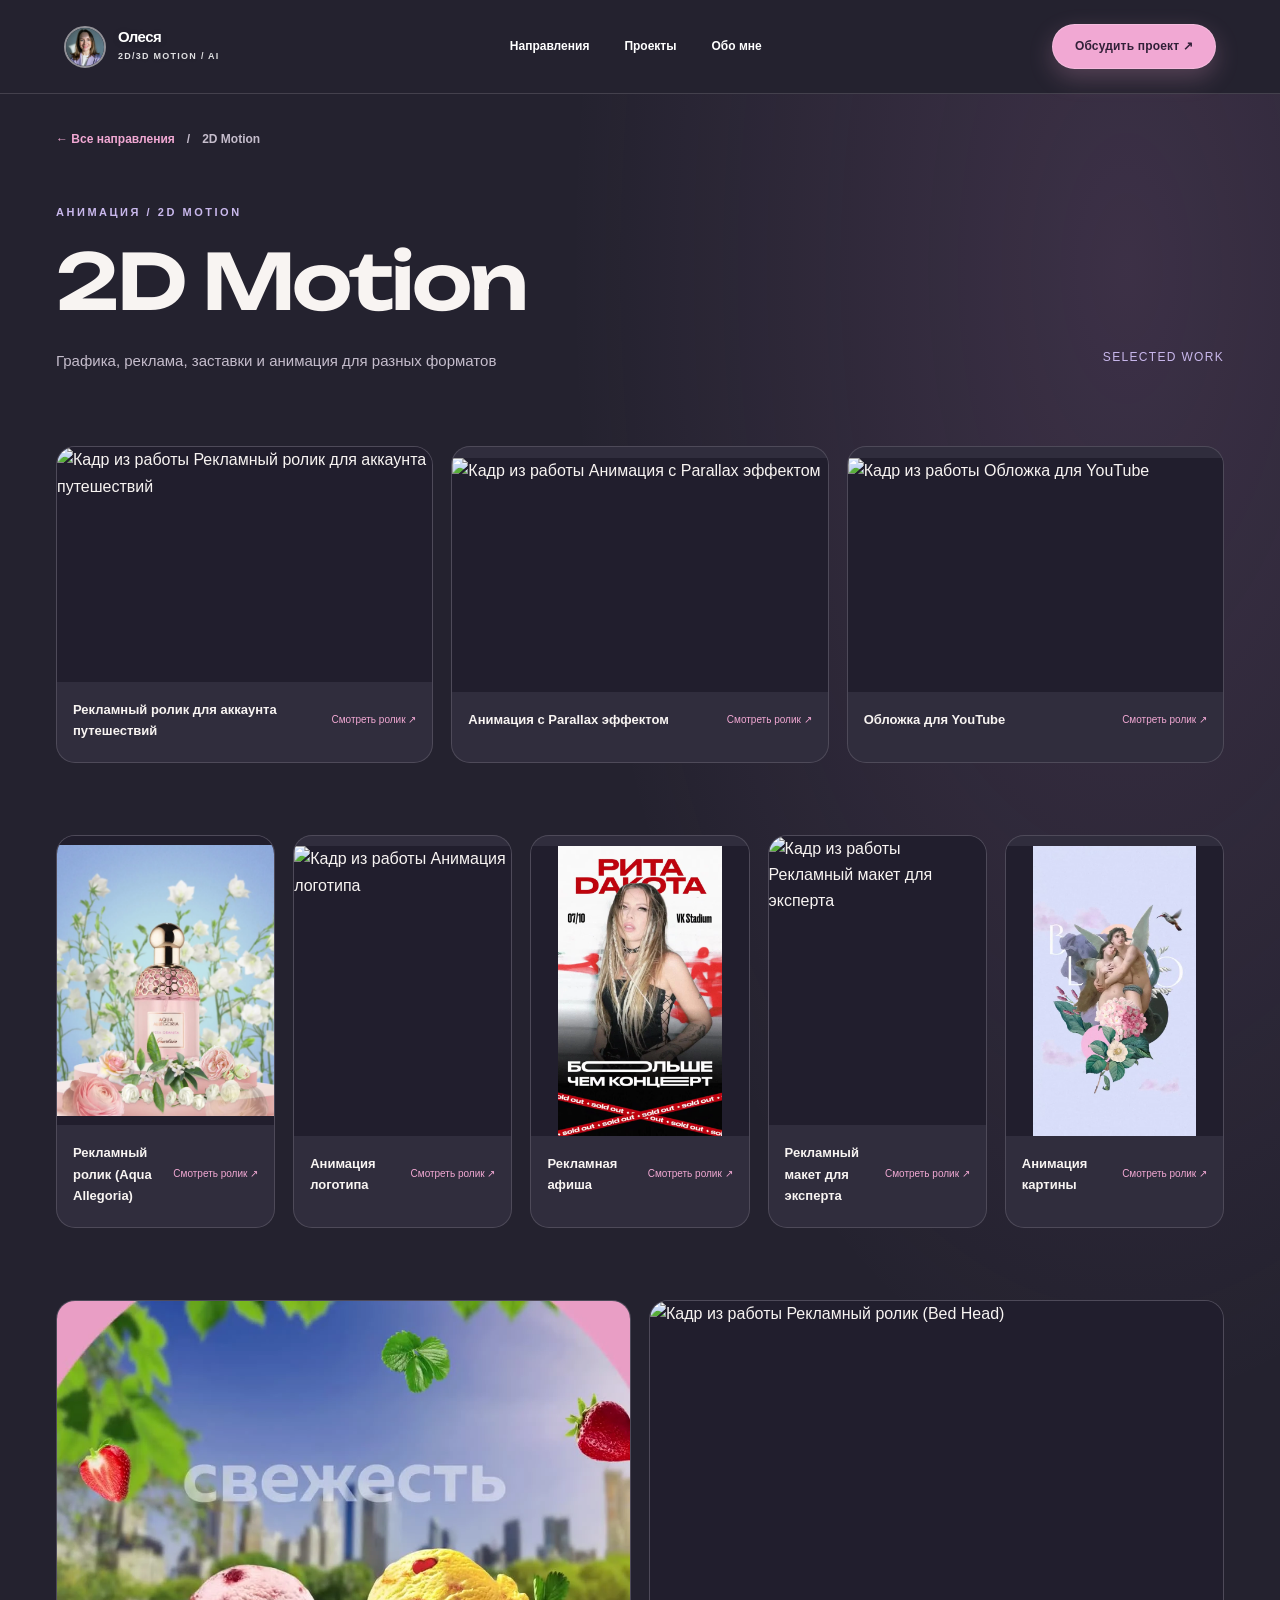
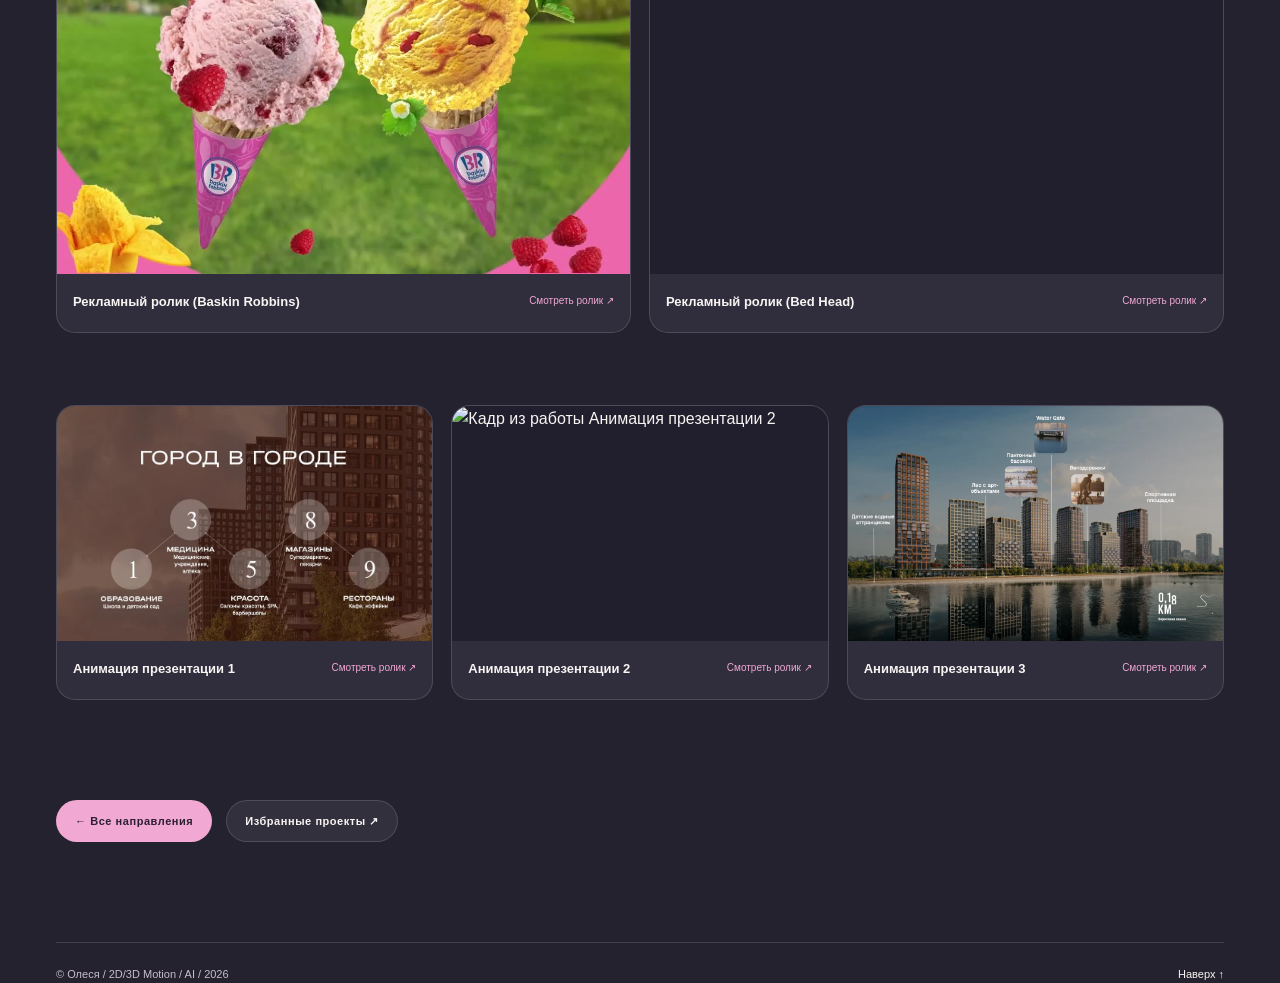
==== directions/2d/index.html @ 4e585ecf "Curate all 13 2D titles, timestamp posters, and remove gallery section headings" ====
<!DOCTYPE html>

<html lang="ru"><head><meta charset="utf-8"/><meta content="width=device-width,initial-scale=1" name="viewport"/><meta content="#24222f" name="theme-color"/><meta content="Работы Олеси в 2D Motion — анимация, рекламные ролики, графика" name="description"/><title>2D Motion — Олеся</title><link href="../../assets/favicon.svg" rel="icon" type="image/svg+xml"/><link href="../../styles.css?v=portfolio-curation-20261029" rel="stylesheet"/><script defer="" src="../../script.js"></script><script defer="" src="../../assets/2d/lightbox.js"></script></head>
<body><header class="site-header site-header--inner"><a class="brand" href="../../index.html"><img alt="" src="../../assets/portrait.jpg"/><span><strong>Олеся</strong><small>2D/3D Motion / AI</small></span></a><nav class="nav"><a href="../../index.html#services">Направления</a><a href="../../index.html#cases">Проекты</a><a href="../../index.html#about">Обо мне</a></nav><a class="header-cta" href="../../index.html#contact">Обсудить проект ↗</a></header>
<main class="gallery-page work-portfolio"><div class="container"><div class="crumbs"><a href="../../index.html#services">← Все направления</a><span>/</span><span>2D Motion</span></div><div class="gallery-intro"><div><span class="eyebrow">Анимация / 2D Motion</span><h1>2D Motion</h1><p>Графика, реклама, заставки и анимация для разных форматов</p></div><span class="gallery-intro__label">Selected work</span></div>
<section aria-label="Галерея работ 2D" class="work-group work-group--featured"><div class="work-grid work-grid--featured"><button aria-label="Смотреть видео Рекламный ролик для аккаунта путешествий" class="work-card work-card--wide reveal" data-poster="../../assets/2d/poster-beach-tours-t03.webp" data-title="Рекламный ролик для аккаунта путешествий" data-video="../../assets/2d/beach-tours.mp4" type="button"><span class="work-card__media"><img alt="Кадр из работы Рекламный ролик для аккаунта путешествий" decoding="async" loading="lazy" src="../../assets/2d/poster-beach-tours-t03.webp"/><span aria-hidden="true" class="work-card__play">▶</span></span><span class="work-card__meta"><strong>Рекламный ролик для аккаунта путешествий</strong><span>Смотреть ролик ↗</span></span></button>
<button aria-label="Смотреть видео Анимация с Parallax эффектом" class="work-card work-card--wide reveal" data-poster="../../assets/2d/poster-portland-t03.webp" data-title="Анимация с Parallax эффектом" data-video="../../assets/2d/portland.mp4" type="button"><span class="work-card__media"><img alt="Кадр из работы Анимация с Parallax эффектом" decoding="async" loading="lazy" src="../../assets/2d/poster-portland-t03.webp"/><span aria-hidden="true" class="work-card__play">▶</span></span><span class="work-card__meta"><strong>Анимация с Parallax эффектом</strong><span>Смотреть ролик ↗</span></span></button>
<button aria-label="Смотреть видео Обложка для YouTube" class="work-card work-card--wide reveal" data-poster="../../assets/2d/poster-youtube-t06.webp" data-title="Обложка для YouTube" data-video="../../assets/2d/youtube.mp4" type="button"><span class="work-card__media"><img alt="Кадр из работы Обложка для YouTube" decoding="async" loading="lazy" src="../../assets/2d/poster-youtube-t06.webp"/><span aria-hidden="true" class="work-card__play">▶</span></span><span class="work-card__meta"><strong>Обложка для YouTube</strong><span>Смотреть ролик ↗</span></span></button></div></section>
<section aria-label="Галерея работ 2D" class="work-group"><div class="work-grid work-grid--portrait"><button aria-label="Смотреть видео Рекламный ролик (Aqua Allegoria)" class="work-card work-card--portrait reveal" data-poster="../../assets/2d/aqua-allegoria.webp" data-title="Рекламный ролик (Aqua Allegoria)" data-video="../../assets/2d/aqua-allegoria.mp4" type="button"><span class="work-card__media"><img alt="Кадр из работы Рекламный ролик (Aqua Allegoria)" decoding="async" loading="lazy" src="../../assets/2d/aqua-allegoria.webp"/><span aria-hidden="true" class="work-card__play">▶</span></span><span class="work-card__meta"><strong>Рекламный ролик (Aqua Allegoria)</strong><span>Смотреть ролик ↗</span></span></button>
<button aria-label="Смотреть видео Анимация логотипа" class="work-card work-card--portrait reveal" data-poster="../../assets/2d/poster-animation-logo-t10.webp" data-title="Анимация логотипа" data-video="../../assets/2d/animation-logo.mp4" type="button"><span class="work-card__media"><img alt="Кадр из работы Анимация логотипа" decoding="async" loading="lazy" src="../../assets/2d/poster-animation-logo-t10.webp"/><span aria-hidden="true" class="work-card__play">▶</span></span><span class="work-card__meta"><strong>Анимация логотипа</strong><span>Смотреть ролик ↗</span></span></button>
<button aria-label="Смотреть видео Рекламная афиша" class="work-card work-card--portrait reveal" data-poster="../../assets/2d/afisha.webp" data-title="Рекламная афиша" data-video="../../assets/2d/afisha.mp4" type="button"><span class="work-card__media"><img alt="Кадр из работы Рекламная афиша" decoding="async" loading="lazy" src="../../assets/2d/afisha.webp"/><span aria-hidden="true" class="work-card__play">▶</span></span><span class="work-card__meta"><strong>Рекламная афиша</strong><span>Смотреть ролик ↗</span></span></button>
<button aria-label="Смотреть видео Рекламный макет для эксперта" class="work-card work-card--portrait reveal" data-poster="../../assets/2d/poster-reklamny-maket-t03.webp" data-title="Рекламный макет для эксперта" data-video="../../assets/2d/reklamny-maket.mp4" type="button"><span class="work-card__media"><img alt="Кадр из работы Рекламный макет для эксперта" decoding="async" loading="lazy" src="../../assets/2d/poster-reklamny-maket-t03.webp"/><span aria-hidden="true" class="work-card__play">▶</span></span><span class="work-card__meta"><strong>Рекламный макет для эксперта</strong><span>Смотреть ролик ↗</span></span></button>
<button aria-label="Смотреть видео Анимация картины" class="work-card work-card--portrait reveal" data-poster="../../assets/2d/14-fevralya.webp" data-title="Анимация картины" data-video="../../assets/2d/14-fevralya.mp4" type="button"><span class="work-card__media"><img alt="Кадр из работы Анимация картины" decoding="async" loading="lazy" src="../../assets/2d/14-fevralya.webp"/><span aria-hidden="true" class="work-card__play">▶</span></span><span class="work-card__meta"><strong>Анимация картины</strong><span>Смотреть ролик ↗</span></span></button></div></section>
<section aria-label="Галерея работ 2D" class="work-group"><div class="work-grid work-grid--square"><button aria-label="Смотреть видео Рекламный ролик (Baskin Robbins)" class="work-card work-card--square reveal" data-poster="../../assets/2d/baskin-robbins.webp" data-title="Рекламный ролик (Baskin Robbins)" data-video="../../assets/2d/baskin-robbins.mp4" type="button"><span class="work-card__media"><img alt="Кадр из работы Рекламный ролик (Baskin Robbins)" decoding="async" loading="lazy" src="../../assets/2d/baskin-robbins.webp"/><span aria-hidden="true" class="work-card__play">▶</span></span><span class="work-card__meta"><strong>Рекламный ролик (Baskin Robbins)</strong><span>Смотреть ролик ↗</span></span></button>
<button aria-label="Смотреть видео Рекламный ролик (Bed Head)" class="work-card work-card--square reveal" data-poster="../../assets/2d/poster-bed-head-t16.webp" data-title="Рекламный ролик (Bed Head)" data-video="../../assets/2d/bed-head.mp4" type="button"><span class="work-card__media"><img alt="Кадр из работы Рекламный ролик (Bed Head)" decoding="async" loading="lazy" src="../../assets/2d/poster-bed-head-t16.webp"/><span aria-hidden="true" class="work-card__play">▶</span></span><span class="work-card__meta"><strong>Рекламный ролик (Bed Head)</strong><span>Смотреть ролик ↗</span></span></button></div></section>
<section aria-label="Галерея работ 2D" class="work-group"><div class="work-grid work-grid--featured">
<button aria-label="Смотреть видео Анимация презентации 1" class="work-card work-card--wide reveal" data-poster="../../assets/2d/circle.webp" data-title="Анимация презентации 1" data-video="../../assets/2d/circle.mp4" type="button"><span class="work-card__media"><img alt="Кадр из работы Анимация презентации 1" decoding="async" loading="lazy" src="../../assets/2d/circle.webp"/><span aria-hidden="true" class="work-card__play">▶</span></span><span class="work-card__meta"><strong>Анимация презентации 1</strong><span>Смотреть ролик ↗</span></span></button>
<button aria-label="Смотреть видео Анимация презентации 2" class="work-card work-card--wide reveal" data-poster="../../assets/2d/poster-map-t03.webp" data-title="Анимация презентации 2" data-video="../../assets/2d/map.mp4" type="button"><span class="work-card__media"><img alt="Кадр из работы Анимация презентации 2" decoding="async" loading="lazy" src="../../assets/2d/poster-map-t03.webp"/><span aria-hidden="true" class="work-card__play">▶</span></span><span class="work-card__meta"><strong>Анимация презентации 2</strong><span>Смотреть ролик ↗</span></span></button>
<button aria-label="Смотреть видео Анимация презентации 3" class="work-card work-card--wide reveal" data-poster="../../assets/2d/houses.webp" data-title="Анимация презентации 3" data-video="../../assets/2d/houses.mp4" type="button"><span class="work-card__media"><img alt="Кадр из работы Анимация презентации 3" decoding="async" loading="lazy" src="../../assets/2d/houses.webp"/><span aria-hidden="true" class="work-card__play">▶</span></span><span class="work-card__meta"><strong>Анимация презентации 3</strong><span>Смотреть ролик ↗</span></span></button></div></section>
<div class="gallery-bottom"><a class="pill pill--pink" href="../../index.html#services">← Все направления</a><a class="pill" href="../../index.html#cases">Избранные проекты ↗</a></div><footer class="footer"><span>© Олеся / 2D/3D Motion / AI / 2026</span><a href="../../index.html">Наверх ↑</a></footer></div></main>
<dialog aria-label="Просмотр проекта" class="video-lightbox" id="videoLightbox"><div class="video-lightbox__window"><div class="video-lightbox__top"><strong id="videoLightboxTitle">Просмотр проекта</strong><button aria-label="Закрыть видео" id="videoLightboxClose" type="button">✕</button></div><video controls="" id="videoLightboxPlayer" playsinline="" preload="none"></video></div></dialog><div aria-hidden="true" class="cursor-glow" id="cursorGlow"></div></body></html>
---- styles.css ----
@import url('https://fonts.googleapis.com/css2?family=Unbounded:wght@400;500;600;700;800;900&display=swap');
/* Olesya Portfolio | Dusk | Version 4 */
:root{--bg:#24222f;--panel:#302d3d;--panel2:#3b354b;--line:rgba(249,239,246,.15);--text:#f8f4f2;--muted:#c5bdcc;--accent:#f1a8d3;--lav:#c9b8ec;--blue:#b4d5ec;--rose:#df9cab;--w:min(1340px,calc(100% - 112px))}
*{box-sizing:border-box}html{scroll-behavior:smooth}body{margin:0;background:var(--bg);color:var(--text);font-family:'Manrope','Segoe UI',Arial,sans-serif;line-height:1.65;overflow-x:hidden;-webkit-font-smoothing:antialiased}img,video{max-width:100%;display:block}a{color:inherit;text-decoration:none}button{font:inherit;cursor:pointer}button:focus-visible,a:focus-visible,summary:focus-visible{outline:2px solid var(--accent);outline-offset:4px}h1,h2,h3,h4,p{margin:0}h1,h2,h3,h4{font-family:'Arial',sans-serif;font-weight:760;line-height:1.08;letter-spacing:-.055em}h1{font-size:clamp(48px,7.3vw,114px)}h2{font-size:clamp(36px,5vw,78px)}h3{font-size:clamp(25px,2.6vw,41px)}::selection{background:var(--accent);color:var(--bg)}.container{width:var(--w);max-width:100%;margin:auto}.eyebrow{font-size:11px;letter-spacing:.23em;text-transform:uppercase;font-weight:800;color:var(--lav)}.muted{color:var(--muted)}.accent{color:var(--accent)}.thin-divider{height:1px;background:var(--line)}.pill{display:inline-flex;align-items:center;gap:10px;border:1px solid var(--line);background:rgba(248,240,247,.07);padding:11px 18px;border-radius:100px;font-size:11px;font-weight:800;letter-spacing:.05em;transition:background .2s,transform .2s}.pill:hover{background:rgba(248,240,247,.14);transform:translateY(-2px)}.pill--pink{background:var(--accent);color:#2c2032;border-color:transparent}.pill--pink:hover{background:#ffcee5}.arrow{font-size:17px}.section{padding:clamp(88px,11vw,165px) 0}.section-heading{display:grid;grid-template-columns:1.6fr .65fr;align-items:end;gap:45px;margin-bottom:55px}.section-heading h2{margin-top:23px}.section-heading .section-desc{color:var(--muted);font-size:15px;line-height:1.9;max-width:370px;justify-self:end}.section-heading .section-desc::first-letter{text-transform:uppercase}
/* hero cover */
.hero{min-height:100vh;min-height:100svh;position:relative;overflow:hidden;background:#8d8fa8;isolation:isolate}.hero__video{position:absolute;inset:0;width:100%;height:100%;object-fit:cover;object-position:center}.hero__poster{position:absolute;inset:0;background:#9ca1b9 center/cover url('assets/banner-poster.jpg');z-index:-1}.hero__top-shade{position:absolute;inset:0 0 auto;height:115px;background:linear-gradient(to bottom,rgba(19,18,30,.48),transparent);pointer-events:none}.hero__bottom-shade{position:absolute;inset:auto 0 0;height:150px;background:linear-gradient(to top,rgba(17,17,24,.47),transparent);pointer-events:none}.site-header{position:absolute;top:0;left:0;right:0;z-index:8;height:94px;padding:0 clamp(24px,5vw,84px);display:flex;align-items:center;justify-content:space-between;gap:30px;color:#fff}.site-header--inner{position:relative;height:94px;background:var(--bg);border-bottom:1px solid var(--line)}.brand{display:flex;align-items:center;gap:12px;color:inherit;text-shadow:0 1px 8px rgba(0,0,0,.1)}.brand img{width:42px;height:42px;border-radius:50%;border:2px solid rgba(255,255,255,.5);object-fit:cover}.brand strong{display:block;font-size:15px;font-weight:800;line-height:1.1;letter-spacing:-.04em}.brand small{display:block;font-size:9px;letter-spacing:.14em;text-transform:uppercase;font-weight:800;opacity:.85;margin-top:4px}.nav{display:flex;gap:35px;font-size:12px;font-weight:800;align-items:center}.nav a{transition:opacity .2s}.nav a:hover{opacity:.65}.header-cta{padding:12px 22px;background:rgba(36,34,47,.52);backdrop-filter:blur(9px);border:1px solid rgba(255,255,255,.45);border-radius:100px;font-weight:800;font-size:11px;white-space:nowrap}.header-cta:hover{background:rgba(36,34,47,.85)}.hero__foot{position:absolute;bottom:35px;left:clamp(24px,5vw,84px);right:clamp(24px,5vw,84px);display:flex;align-items:end;justify-content:space-between;color:#fff;z-index:3;gap:20px;text-shadow:0 1px 10px rgba(0,0,0,.32)}.hero__foot p{font-size:10px;letter-spacing:.24em;font-weight:900;text-transform:uppercase}.hero__foot a{display:flex;gap:16px;align-items:center;font-size:12px;font-weight:800}.hero__foot a span{display:grid;place-items:center;border:1px solid rgba(255,255,255,.7);border-radius:50%;width:42px;height:42px;font-size:17px}.hero__control{position:absolute;z-index:5;right:clamp(24px,5vw,84px);bottom:110px;background:rgba(36,34,47,.77);backdrop-filter:blur(10px);color:white;border:1px solid rgba(255,255,255,.55);padding:12px 18px;border-radius:100px;font-size:13px;font-weight:800}.hero__control[hidden]{display:none}.hero__control:hover{background:rgba(36,34,47,.95)}
/* lead */
.lead{padding:clamp(90px,11vw,160px) 0 clamp(70px,9vw,120px);position:relative;overflow:hidden}.lead:before{content:'';position:absolute;width:420px;height:420px;border-radius:50%;background:radial-gradient(circle,rgba(155,117,188,.15),transparent 68%);right:-140px;top:-90px;pointer-events:none}.lead__meta{display:flex;align-items:center;gap:13px;margin-bottom:30px}.lead__meta i{width:7px;height:7px;background:var(--accent);border-radius:50%;box-shadow:0 0 0 5px rgba(241,168,211,.1)}.lead__layout{display:grid;grid-template-columns:1.5fr .64fr;gap:50px;align-items:end}.lead__layout h1 em{font-style:normal;color:var(--accent)}.lead__layout p{max-width:365px;color:var(--muted);font-size:clamp(14px,1.45vw,17px);line-height:1.85;padding-bottom:10px}.ticker{border-top:1px solid var(--line);border-bottom:1px solid var(--line);overflow:hidden;display:flex;gap:24px;justify-content:space-between;padding:18px 5vw;text-transform:uppercase;font-size:11px;font-weight:800;letter-spacing:.18em;color:var(--lav);white-space:nowrap}.ticker b{color:var(--accent);font-size:18px;line-height:12px}
/* directions */
.directions{background:linear-gradient(180deg,var(--bg),#292636)}.direction-grid{display:grid;grid-template-columns:repeat(3,minmax(0,1fr));gap:16px}.direction-card{background:var(--panel);border:1px solid var(--line);padding:10px 10px 26px;border-radius:22px;transition:transform .3s,box-shadow .3s;min-width:0;overflow:hidden}.direction-card:hover{transform:translateY(-6px);box-shadow:0 20px 50px rgba(10,9,18,.16)}.direction-card__image{position:relative;aspect-ratio:1.17/1;border-radius:15px;overflow:hidden}.direction-card__image img{width:100%;height:100%;object-fit:cover;transition:transform .5s}.direction-card:hover .direction-card__image img{transform:scale(1.045)}.direction-card__number{position:absolute;top:14px;left:14px;border:1px solid rgba(255,255,255,.4);border-radius:100px;color:white;background:rgba(23,23,34,.65);font-size:10px;padding:7px 12px;font-weight:900;letter-spacing:.12em}.direction-card__text{padding:24px 18px 0}.direction-card__text h3{margin:12px 0 14px}.direction-card__text p{color:var(--muted);font-size:13px;line-height:1.8;min-height:69px}.details{margin-top:25px;border-top:1px solid var(--line);padding-top:17px}.details summary{list-style:none;display:flex;align-items:center;justify-content:space-between;gap:10px;font-size:12px;font-weight:900}.details summary::-webkit-details-marker{display:none}.details summary:after{content:'+';display:grid;place-items:center;border:1px solid var(--line);border-radius:50%;width:32px;height:32px;font-size:21px;line-height:1;transition:transform .2s}.details[open] summary:after{transform:rotate(45deg);background:var(--panel2)}.details__inner{padding:16px 0 3px;color:var(--muted);font-size:12px;line-height:1.85}.details__inner ul{margin:0;padding-left:18px}.details__inner li{margin:8px 0}.details__inner li::marker{color:var(--accent)}.details__inner strong{display:block;color:var(--lav);font-size:11px;margin-top:17px}
/* projects */
.projects{background:#211f2d}.case-list{display:grid;gap:24px}.case-card{border:1px solid var(--line);border-radius:23px;overflow:hidden;display:grid;grid-template-columns:1.05fr 1fr;background:#302c3d;min-height:360px;transition:transform .3s,border-color .3s}.case-card:hover{transform:translateY(-4px);border-color:rgba(241,168,211,.7)}.case-art{min-height:330px;position:relative;overflow:hidden;display:flex;align-items:center;justify-content:center;background:#4b4758}.case-art:before{content:'';position:absolute;inset:0;opacity:.75;background:radial-gradient(circle at 70% 35%,rgba(255,255,255,.3),transparent 48%)}.case-art--vitamins{background:linear-gradient(130deg,#d2b9b5,#e8c7aa 40%,#b3bdd6)}.case-art--city{background:linear-gradient(130deg,#728cb8,#aa9cc8 65%,#d1b6b5)}.case-art--baze{background:linear-gradient(130deg,#b2a7ba,#454251 60%,#1b1a23)}.case-art img{position:relative;z-index:1;max-width:60%;max-height:68%;width:auto;height:auto;object-fit:cover;border-radius:18px;box-shadow:0 24px 70px rgba(19,17,30,.19);transform:rotate(-5deg);transition:transform .45s}.case-art--city img{max-width:72%;transform:rotate(4deg)}.case-card:hover .case-art img{transform:rotate(0deg) scale(1.05)}.case-art__word{position:relative;z-index:1;color:#fff;font-family:Arial,sans-serif;font-size:clamp(70px,10vw,160px);font-weight:850;letter-spacing:-.09em;opacity:.92;text-shadow:0 14px 45px rgba(0,0,0,.25)}.case-art__note{position:absolute;z-index:2;bottom:22px;left:24px;color:rgba(255,255,255,.93);font-weight:800;font-size:10px;letter-spacing:.15em;text-transform:uppercase}.case-card__text{padding:clamp(30px,5vw,70px);display:flex;flex-direction:column;align-items:flex-start;justify-content:center}.case-card__tags{display:flex;gap:8px;flex-wrap:wrap;margin-bottom:25px}.case-card__tags span{font-size:10px;letter-spacing:.11em;text-transform:uppercase;padding:7px 11px;background:rgba(255,255,255,.06);border:1px solid var(--line);border-radius:30px}.case-card__text h3{font-size:clamp(32px,3.7vw,62px)}.case-card__text p{font-size:14px;color:var(--muted);margin:20px 0 30px;max-width:415px}.case-card__text .pill{margin-top:3px}.projects__note{margin-top:28px;color:#afa7ba;font-size:12px}
/* about */
.about{background:#332d40}.about__inner{display:grid;grid-template-columns:.85fr 1.15fr;gap:clamp(50px,8vw,130px);align-items:center}.about__portrait{position:relative;max-width:420px;margin:auto;aspect-ratio:1;display:grid;place-items:center}.about__portrait:before{content:'';position:absolute;inset:0;border:1px solid rgba(249,239,246,.23);border-radius:50%}.about__portrait:after{content:'✳';position:absolute;top:2%;right:4%;width:68px;height:68px;border-radius:50%;display:grid;place-items:center;background:var(--accent);color:#32243f;font-size:31px}.about__portrait img{width:85%;height:85%;border-radius:50%;object-fit:cover}.about__content h2{margin:25px 0}.about__content p{color:var(--muted);font-size:15px;line-height:1.85;max-width:610px}.about__content p+p{margin-top:15px}.tools{margin-top:32px;border-top:1px solid var(--line);padding-top:23px}.tools__tags{display:flex;flex-wrap:wrap;gap:8px;margin-top:15px}.tools__tags span{border:1px solid var(--line);border-radius:100px;background:rgba(255,255,255,.05);padding:8px 13px;font-size:11px;font-weight:800}
/* contact */
.contact{padding-bottom:45px}.contact h2{font-size:clamp(48px,6.2vw,104px);margin:23px 0}.contact p{color:var(--muted);max-width:620px}.contact__notice{margin-top:34px;max-width:610px;padding:20px 23px;border:1px dashed var(--line);background:var(--panel);border-radius:14px;color:var(--muted);font-size:13px}.contact__notice strong{color:var(--text)}.footer{border-top:1px solid var(--line);padding-top:22px;margin-top:100px;color:var(--muted);display:flex;justify-content:space-between;gap:30px;font-size:11px}.footer a{color:var(--text)}
/* full case pages */
.case-hero{padding:clamp(85px,9vw,145px) 0 85px;background:radial-gradient(ellipse at 76% 32%,rgba(188,140,179,.14),transparent 44%)}.crumbs{display:flex;gap:12px;align-items:center;color:var(--muted);font-size:12px;font-weight:800;margin-bottom:48px}.crumbs a{color:var(--accent)}.case-hero h1{font-size:clamp(48px,7.5vw,120px);max-width:1050px;margin:20px 0 28px}.case-hero__lead{color:var(--muted);font-size:clamp(16px,1.5vw,21px);max-width:720px;line-height:1.8}.case-facts{display:flex;flex-wrap:wrap;gap:30px;margin:42px 0 50px}.case-fact{border-top:1px solid var(--line);padding-top:14px;min-width:165px}.case-fact span{display:block;font-size:10px;color:var(--lav);font-weight:800;letter-spacing:.16em;margin-bottom:6px;text-transform:uppercase}.case-fact strong{font-size:13px}.case-cover{width:100%;min-height:410px;aspect-ratio:16/7;border-radius:25px}.case-cover .case-art__word{font-size:clamp(88px,14vw,210px)}.case-article{padding:20px 0 100px}.case-chapter{display:grid;grid-template-columns:.42fr 1fr;gap:70px;padding:60px 0;border-bottom:1px solid var(--line)}.case-chapter h2{font-size:clamp(31px,3.5vw,55px);margin:0 0 25px}.case-chapter p{font-size:15px;line-height:2;color:var(--muted);max-width:690px}.case-chapter p+p{margin-top:17px}.case-chapter .chapter-n{font-size:11px;color:var(--lav);font-weight:800;letter-spacing:.22em}.case-media-grid{display:grid;grid-template-columns:1fr 1fr;gap:18px;margin-top:27px}.media-slot{border:1px dashed rgba(255,255,255,.24);min-height:220px;border-radius:18px;background:linear-gradient(135deg,#393344,#2a2837);display:flex;align-items:center;justify-content:center;flex-direction:column;gap:9px;text-align:center;padding:25px}.media-slot__icon{font-size:26px;color:var(--accent)}.media-slot strong{font-size:14px}.media-slot small{font-size:11px;color:var(--muted)}.media-slot--wide{grid-column:1/-1;min-height:360px}.next-projects{padding:90px 0;border-top:1px solid var(--line);display:flex;align-items:center;justify-content:space-between;gap:20px}.next-projects h2{font-size:clamp(30px,3.4vw,50px)}
/* subtle effects */
.reveal{opacity:0;transform:translateY(25px);transition:opacity .7s ease,transform .7s ease}.reveal.is-visible{opacity:1;transform:none}
@media(max-width:1000px){:root{--w:calc(100% - 64px)}.direction-grid{grid-template-columns:1fr 1fr}.direction-grid .direction-card:last-child{grid-column:1/-1;display:grid;grid-template-columns:1fr 1fr;gap:15px;align-items:center}.direction-grid .direction-card:last-child .direction-card__image{aspect-ratio:4/3}.case-card{min-height:310px}.case-art{min-height:300px}.case-card__text{padding:35px}}
@media(max-width:720px){:root{--w:calc(100% - 34px)}.nav{display:none}.site-header,.site-header--inner{height:76px;padding:0 17px}.brand img{width:37px;height:37px}.header-cta{padding:9px 15px;font-size:10px}.hero{min-height:100svh;background:radial-gradient(circle at 50% 52%,#5d556e 0,#292635 65%)}.hero__video{width:100%;height:auto;aspect-ratio:16/9;top:50%;left:0;right:0;bottom:auto;transform:translateY(-50%);object-fit:contain;object-position:center}.hero__poster{inset:50% 0 auto;transform:translateY(-50%);width:100%;height:auto;aspect-ratio:16/9;background-size:contain;background-repeat:no-repeat;background-color:#9ca1b9}.hero__top-shade{height:110px}.hero__bottom-shade{height:135px}.hero__foot{left:20px;right:20px;bottom:26px;align-items:end}.hero__foot p{font-size:9px;max-width:180px;line-height:1.65}.hero__foot a{font-size:10px;gap:10px}.hero__foot a span{width:36px;height:36px}.hero__control{right:18px;bottom:95px}.lead__layout{grid-template-columns:1fr;gap:25px}.lead__layout h1{font-size:clamp(46px,11vw,80px)}.lead__layout p{max-width:550px}.ticker{gap:16px;font-size:10px;justify-content:flex-start}.section-heading{grid-template-columns:1fr;gap:21px}.section-heading .section-desc{justify-self:start}.direction-grid{grid-template-columns:1fr}.direction-grid .direction-card:last-child{grid-column:auto;display:block}.direction-card__image,.direction-grid .direction-card:last-child .direction-card__image{aspect-ratio:1.5/1}.direction-card__text p{min-height:0}.case-card{grid-template-columns:1fr}.case-art{min-height:270px;aspect-ratio:1.5/1}.case-card__text{padding:31px}.case-card__text h3{font-size:37px}.about__inner{grid-template-columns:1fr;gap:55px}.about__portrait{width:min(74vw,330px)}.footer{margin-top:70px}.case-hero{padding-top:60px}.case-cover{min-height:260px;aspect-ratio:1.6/1}.case-chapter{grid-template-columns:1fr;gap:16px;padding:45px 0}.case-facts{gap:17px}.case-fact{min-width:133px}.next-projects{flex-wrap:wrap}.case-media-grid{grid-template-columns:1fr}.media-slot--wide{min-height:260px}}
@media(max-width:430px){.hero__foot p{letter-spacing:.11em;font-size:8px}.hero__foot a{font-size:9px}.lead__layout h1{font-size:45px}.section-heading h2{font-size:37px}.case-art{min-height:230px}.case-card__text h3{font-size:33px}.case-art__word{font-size:83px}.case-cover .case-art__word{font-size:100px}}
@media(prefers-reduced-motion:reduce){html{scroll-behavior:auto}.reveal{opacity:1;transform:none}*,*::before,*::after{animation:none!important;transition:none!important}}

/* Mobile: immersive desktop hero becomes a compact, uncropped 16:9 showreel */
@media(max-width:720px){
.hero{min-height:0;height:auto;padding-top:91px;padding-bottom:87px;background:linear-gradient(160deg,#312b3d,#24222f)}
.hero__video{position:relative;inset:auto;width:100%;height:auto;aspect-ratio:16/9;transform:none;object-fit:contain}
.hero__poster{inset:91px 0 auto;transform:none;width:100%;height:auto;aspect-ratio:16/9;background-size:cover}
.hero__foot{bottom:22px}
.hero__control{bottom:86px}
}


/* Portfolio v5 — interactive presentation and visual hierarchy */
:root{--action:#ff58b4;--action-hover:#ff81c6}
.site-header .header-cta{background:var(--action);color:#2c1935;border-color:transparent;box-shadow:0 8px 28px rgba(255,68,162,.36);font-size:12px;letter-spacing:.015em;transition:transform .25s,box-shadow .25s,background .25s}
.site-header .header-cta:hover{background:var(--action-hover);transform:translateY(-3px) scale(1.035);box-shadow:0 12px 38px rgba(255,68,162,.52)}
.hero__foot--minimal{justify-content:flex-end}
.lead__layout h1 em{white-space:nowrap}
/* A 3-card stagger pop, rather than generic fade-in */
.direction-card.pop-in{opacity:0;transform:translate3d(0,88px,0) rotate(-3deg) scale(.86);transition:opacity .68s ease,transform .85s cubic-bezier(.18,1.2,.35,1),box-shadow .3s,border-color .3s}
.direction-card.pop-in:nth-child(2){transform:translate3d(0,88px,0) rotate(2deg) scale(.86);transition-delay:.14s}
.direction-card.pop-in:nth-child(3){transform:translate3d(0,88px,0) rotate(-2deg) scale(.86);transition-delay:.28s}
.direction-card.pop-in.is-visible{opacity:1;transform:translate3d(0,0,0) rotate(0) scale(1)}
.direction-card.pop-in.is-visible:hover{transform:translate3d(0,-9px,0) rotate(0) scale(1.012);transition-delay:0s;box-shadow:0 24px 48px rgba(10,8,17,.36);border-color:rgba(255,128,197,.38)}
.direction-card.pop-in.is-open{border-color:rgba(255,128,197,.5);background:#363040}
.direction-card__opener{color:inherit;border:0;background:none;text-align:left;display:block;padding:0;width:100%;height:auto;border-radius:16px}
.direction-card__opener:focus-visible{outline-offset:4px}
.direction-card__text{padding:24px 18px 0}
.direction-card__opener .direction-card__text p{font-size:13px}
.direction-card__more{display:flex;align-items:center;justify-content:space-between;gap:12px;margin-top:23px;padding-top:17px;border-top:1px solid var(--line);font-weight:800;font-size:12px;color:var(--text)}
.more-icon{width:35px;height:35px;display:grid;place-items:center;border:1px solid rgba(241,168,211,.5);border-radius:50%;background:rgba(241,168,211,.12);color:var(--accent);font-size:23px;line-height:1;transition:background .25s,transform .32s}
.direction-card:hover .more-icon,.direction-card.is-open .more-icon{background:var(--action);color:#30192a;transform:rotate(90deg);border-color:transparent}
.direction-card.is-open .more-icon{transform:rotate(45deg)}
.direction-card__panel{border-top:1px solid var(--line);margin:21px 18px 0;padding:15px 0 5px;font-size:12px;color:var(--muted);animation:directionOpen .35s ease both}
.direction-card__panel[hidden]{display:none}
.direction-card__panel ul{padding-left:19px;margin:0}
.direction-card__panel li{margin:8px 0;line-height:1.65}
.direction-card__panel li::marker{color:var(--accent)}
@keyframes directionOpen{from{opacity:0;transform:translateY(-10px)}to{opacity:1;transform:none}}
/* App-like badges: typographic markers + fully readable program names */
.app-list,.tools__apps{display:flex;flex-wrap:wrap;gap:8px;margin-top:17px}
.app-chip{display:inline-flex;align-items:center;gap:7px;padding:5px 10px 5px 5px;border:1px solid var(--line);border-radius:11px;background:rgba(255,255,255,.06);white-space:nowrap;max-width:100%}
.app-chip__icon{width:27px;height:27px;flex:none;display:grid;place-items:center;background:#44395a;color:#e7d4ff;border:1px solid rgba(255,255,255,.16);border-radius:7px;font-size:11px;line-height:1;font-weight:900;letter-spacing:-.03em}
.app-chip__label{font-size:11px;font-weight:750;color:var(--text)}
.app-chip--ae .app-chip__icon{background:#17183d;color:#aaaaff}.app-chip--ai .app-chip__icon{background:#3b210d;color:#ffb45d}.app-chip--ps .app-chip__icon{background:#102d46;color:#85d6ff}
.app-chip--blender .app-chip__icon{background:#44270c;color:#ffad68}.app-chip--c4d .app-chip__icon{background:#193452;color:#9fd4ff}.app-chip--redshift .app-chip__icon{background:#4d1839;color:#ffc5e7}.app-chip--premiere .app-chip__icon{background:#242144;color:#b3b0ff}.app-chip--figma .app-chip__icon{background:#344538;color:#b7f4c3}
/* Selected projects mini carousel, each a real link to its case page */
.projects .section-heading{grid-template-columns:1.25fr .85fr;align-items:center}
.project-preview{height:250px;position:relative;max-width:430px;width:100%;justify-self:end;isolation:isolate}
.project-preview__tile{width:140px;height:171px;position:absolute;top:17px;left:calc(50% - 70px);display:flex;align-items:center;justify-content:center;overflow:hidden;border:4px solid #413848;background:#4b4158;border-radius:17px;box-shadow:0 16px 36px rgba(0,0,0,.3);transition:filter .2s,box-shadow .25s}
.project-preview__tile img{width:100%;height:100%;object-fit:cover}
.project-preview__tile strong{font-size:28px;letter-spacing:-.07em;color:white}
.project-preview__tile--1{transform:translate(-100px,6px) rotate(-15deg);z-index:1;animation:float1 6s ease-in-out infinite}
.project-preview__tile--2{transform:translate(3px,-8px) rotate(5deg);z-index:3;animation:float2 6.9s ease-in-out infinite}
.project-preview__tile--3{transform:translate(98px,8px) rotate(16deg);z-index:2;background:linear-gradient(145deg,#8c718a,#362d43);animation:float3 6.5s ease-in-out infinite}
.project-preview__tile:hover{z-index:5;filter:brightness(1.13);box-shadow:0 23px 44px rgba(0,0,0,.45);animation-play-state:paused}
.project-preview__hint{position:absolute;bottom:0;left:0;right:0;text-align:center;font-size:11px;color:var(--muted);letter-spacing:.03em}
@keyframes float1{0%,100%{transform:translate(-100px,6px) rotate(-15deg)}50%{transform:translate(-97px,-9px) rotate(-11deg)}}
@keyframes float2{0%,100%{transform:translate(3px,-8px) rotate(5deg)}50%{transform:translate(6px,4px) rotate(2deg)}}
@keyframes float3{0%,100%{transform:translate(98px,8px) rotate(16deg)}50%{transform:translate(94px,-6px) rotate(12deg)}}
.projects .section-heading .eyebrow{display:inline-block;position:relative;padding-bottom:9px}
.projects .section-heading .eyebrow:after{content:'';position:absolute;left:0;bottom:0;width:0;height:2px;background:var(--action);transition:width 1s cubic-bezier(.2,.8,.2,1)}
.projects .section-heading.is-visible .eyebrow:after{width:100%}
.case-card.reveal:nth-child(odd){transform:translateX(-56px) scale(.96)}
.case-card.reveal:nth-child(even){transform:translateX(56px) scale(.96)}
.case-card.reveal.is-visible{transform:none}
.case-card.reveal.is-visible:hover{transform:translateY(-7px) scale(1.006);box-shadow:0 23px 55px rgba(0,0,0,.3)}
.case-art img{will-change:transform}
/* Swap prior star sticker with a refined orbital design, later replaceable by original 3D render */
.about__portrait:after{display:none}
.about__orbit{width:105px;height:105px;position:absolute;top:-6%;right:-12%;z-index:3;pointer-events:none;display:grid;place-items:center;filter:drop-shadow(0 9px 20px rgba(10,8,20,.23));animation:aboutBob 5s ease-in-out infinite}
.about__orbit-core{position:absolute;inset:28%;border-radius:50%;background:radial-gradient(circle at 29% 23%,#fff5ff,#f2a7dc 38%,#8f77cb 65%,#403c7b 95%);box-shadow:inset -9px -9px 16px rgba(27,22,72,.4),0 0 25px rgba(230,170,239,.2)}
.about__orbit-ring{width:102px;height:41px;border:11px solid rgba(226,204,255,.95);border-top-color:#f4dcef;border-right-color:#c2acec;border-bottom-color:#6659a4;border-radius:50%;transform:rotate(-30deg);box-shadow:0 2px 7px rgba(0,0,0,.16);position:absolute;inset:auto}
@keyframes aboutBob{0%,100%{transform:translateY(0) rotate(-8deg)}50%{transform:translateY(-8px) rotate(8deg)}}
/* Better touch and mobile readability */
@media(max-width:1000px){.projects .section-heading{grid-template-columns:1fr 1fr}.project-preview{transform:scale(.86);transform-origin:center right}}
@media(max-width:720px){
 .site-header .header-cta{padding:11px 14px;font-size:10px}
 .brand small{font-size:8px;letter-spacing:.06em}
 .lead__layout h1 em{white-space:normal}
 .projects .section-heading{grid-template-columns:1fr;gap:17px;margin-bottom:31px}
 .project-preview{height:214px;max-width:360px;justify-self:center;transform:scale(.87);transform-origin:center center}
 .direction-card.pop-in,.direction-card.pop-in:nth-child(2),.direction-card.pop-in:nth-child(3){transform:translateY(42px) scale(.94);transition-delay:0s}
 .direction-card.pop-in.is-visible{transform:none}
 .case-card.reveal:nth-child(odd),.case-card.reveal:nth-child(even){transform:translateY(36px) scale(.97)}
 .case-card.reveal.is-visible{transform:none}
 .about__orbit{right:-7%;top:-3%;transform:scale(.83)}
 }
@media(max-width:430px){.project-preview{transform:scale(.73);margin:-24px 0 -8px}.about__orbit{width:87px;height:87px;top:-5%;right:-5%}.about__orbit-ring{width:86px;height:34px;border-width:9px}.app-chip__label{font-size:10px}}
@media(prefers-reduced-motion:reduce){
 .direction-card.pop-in,.direction-card.pop-in:nth-child(2),.direction-card.pop-in:nth-child(3),.case-card.reveal:nth-child(odd),.case-card.reveal:nth-child(even){opacity:1;transform:none}
 .project-preview__tile,.about__orbit{animation:none!important}
 }


/* Portfolio v6: saturated pink, differentiated service link and accessible details */
:root{--action:#ff4db4;--action-hover:#ff6dc3}
.site-header .header-cta{background:var(--action)!important;color:#271526!important;border:1px solid rgba(255,255,255,.22)!important;box-shadow:0 10px 36px rgba(255,40,161,.42),0 0 0 1px rgba(255,255,255,.12) inset}
.site-header .header-cta:hover{background:var(--action-hover)!important;box-shadow:0 12px 44px rgba(255,40,161,.60)}
@media(min-width:1100px){.directions .section-heading{grid-template-columns:minmax(0,1.8fr) minmax(230px,.55fr)}.directions .single-line-title{font-size:clamp(36px,3.15vw,51px);white-space:nowrap;letter-spacing:-.055em}}
.direction-card__entry{display:block;border-radius:16px;cursor:pointer}
.direction-card__entry:focus-visible{outline:3px solid var(--action);outline-offset:4px}
.direction-card__view{display:flex;align-items:center;justify-content:space-between;gap:12px;margin-top:19px;padding:12px 14px;background:rgba(255,77,180,.11);border:1px solid rgba(255,77,180,.23);border-radius:12px;font-weight:850;font-size:13px;color:#ffc1e4;transition:background .2s,transform .2s}
.direction-card__view span{font-size:22px;font-weight:400}
.direction-card__entry:hover .direction-card__view{background:rgba(255,77,180,.22);transform:translateY(-2px)}
.direction-card__details-button{margin:12px 18px 0;padding:14px 0 3px;width:calc(100% - 36px);display:flex;align-items:center;justify-content:space-between;gap:10px;background:transparent;border:0;border-top:1px solid var(--line);color:var(--muted);font-size:12px;font-weight:750;text-align:left}
.direction-card__details-button:hover{color:var(--text)}
.direction-card__details-button .more-icon{width:29px;height:29px;font-size:20px}
.direction-card__details-button[aria-expanded=true] .more-icon{transform:rotate(45deg);background:var(--action);color:#241526}
.direction-card__panel{margin-top:12px}
.app-chip__icon{position:relative;overflow:hidden}
.app-chip__mark{position:absolute;inset:4px;width:calc(100% - 8px);height:calc(100% - 8px);object-fit:contain;z-index:2;background:inherit}
.app-chip__fallback{font-size:11px;font-weight:900}
/* Blender/Cinema 4D brand icon fallback for offline previews is text, original vectors load on published site */
.cursor-glow{display:none}
@media(hover:hover) and (pointer:fine) and (prefers-reduced-motion:no-preference){
.cursor-glow{display:block;position:fixed;top:0;left:0;z-index:9999;width:96px;height:96px;border-radius:50%;pointer-events:none;opacity:0;transform:translate3d(-150px,-150px,0);background:radial-gradient(circle,rgba(255,85,188,.32) 0%,rgba(255,85,188,.16) 31%,rgba(255,85,188,0) 73%);filter:blur(4px);mix-blend-mode:screen;transition:opacity .24s ease,width .22s ease,height .22s ease}
.cursor-glow.is-active{opacity:1}
.cursor-glow.is-hovering{width:130px;height:130px;background:radial-gradient(circle,rgba(255,65,177,.42) 0%,rgba(255,65,177,.13) 42%,rgba(255,65,177,0) 74%)}
}
/* Standalone category galleries */
.gallery-page{min-height:100vh;padding-top:65px;background:radial-gradient(ellipse at 88% 7%,rgba(198,131,204,.15),transparent 35%),var(--bg)}
.gallery-intro{display:flex;justify-content:space-between;align-items:end;gap:24px;margin:40px 0 45px}
.gallery-intro h1{font-size:clamp(55px,8vw,126px);margin:10px 0 20px}
.gallery-intro p{font-size:15px;max-width:570px;color:var(--muted)}
.gallery-intro__label{font-size:12px;color:var(--lav);letter-spacing:.11em;text-transform:uppercase;flex:none;padding-bottom:6px}
.gallery-player{overflow:hidden;border:1px solid var(--line);border-radius:23px;background:#171622}
.gallery-player video{width:100%;aspect-ratio:16/9;object-fit:contain}
.gallery-player__caption{color:var(--muted);padding:16px 24px;font-size:12px;background:var(--panel)}
.gallery-section-head{margin:90px 0 29px}
.gallery-section-head h2,.gallery-cases h2{font-size:clamp(30px,4vw,57px);margin-top:12px}
.gallery-frames{display:grid;grid-template-columns:repeat(2,minmax(0,1fr));gap:20px}
.gallery-frame{min-width:0;margin:0}
.gallery-frame a{display:block;aspect-ratio:16/9;overflow:hidden;border:1px solid var(--line);border-radius:17px}
.gallery-frame img{width:100%;height:100%;object-fit:cover;transition:transform .4s ease}
.gallery-frame a:hover img{transform:scale(1.045)}
.gallery-frame figcaption{padding:13px 3px;font-size:11px;color:var(--muted);letter-spacing:.03em}
.gallery-future,.gallery-cases p{font-size:14px;color:var(--muted);margin:30px 0 0;max-width:560px}
.gallery-cases{padding:75px 0 0}
.gallery-case-links{display:grid;grid-template-columns:repeat(3,1fr);gap:13px;margin:35px 0 0}
.gallery-case-links a{border:1px solid var(--line);background:var(--panel);padding:23px;border-radius:15px;display:flex;justify-content:space-between;gap:14px;font-weight:850;transition:background .2s,transform .2s}
.gallery-case-links a span{color:var(--action)}
.gallery-case-links a:hover{background:var(--panel2);transform:translateY(-4px)}
.gallery-bottom{display:flex;gap:14px;flex-wrap:wrap;margin:100px 0 55px}
@media(max-width:1000px){.directions .single-line-title{font-size:clamp(34px,4vw,48px)}}
@media(max-width:720px){.directions .single-line-title{white-space:normal;font-size:clamp(33px,9vw,45px)}.gallery-page{padding-top:35px}.gallery-intro{display:block}.gallery-intro__label{display:block;margin-top:20px}.gallery-frames{grid-template-columns:1fr;gap:12px}.gallery-case-links{grid-template-columns:1fr}.gallery-section-head{margin-top:65px}.gallery-bottom{margin-top:65px}}

/* Local visual fallbacks for Blender, Cinema 4D and Figma */
.app-chip__fallback-image{display:block;width:24px;height:24px;object-fit:contain}
.app-chip--blender .app-chip__icon,.app-chip--c4d .app-chip__icon,.app-chip--figma .app-chip__icon{background:#252439}

/* 2D portfolio draft — modular gallery with on-demand video playback */
.work-portfolio{padding-top:36px}
.work-group{margin:72px 0 0}
.work-group__heading{margin-bottom:26px}
.work-group__heading h2{font-size:clamp(28px,3.4vw,50px);margin:12px 0 0}
.work-grid{display:grid;gap:18px}
.work-grid--featured{grid-template-columns:repeat(3,minmax(0,1fr))}
.work-grid--portrait{grid-template-columns:repeat(5,minmax(0,1fr))}
.work-grid--square{grid-template-columns:repeat(2,minmax(0,1fr))}
.work-card{background:var(--panel);border:1px solid var(--line);padding:0;text-align:left;color:var(--text);border-radius:19px;overflow:hidden;min-width:0;display:block;transition:transform .35s cubic-bezier(.2,.9,.2,1),box-shadow .35s,border-color .35s}
.work-card:hover{transform:translateY(-9px);box-shadow:0 24px 45px rgba(15,7,24,.25);border-color:rgba(241,168,211,.42)}
.work-card__media{display:block;position:relative;overflow:hidden;background:#211e2d;aspect-ratio:16/10}
.work-card--portrait .work-card__media{aspect-ratio:3/4}
.work-card--square .work-card__media{aspect-ratio:1/1}
.work-card__media img{display:block;width:100%;height:100%;object-fit:cover;transition:transform .6s}
.work-card--portrait .work-card__media img{object-fit:contain}
.work-card:hover .work-card__media img{transform:scale(1.05)}
.work-card__play{position:absolute;left:50%;top:50%;transform:translate(-50%,-50%) scale(.92);width:52px;height:52px;border-radius:50%;display:grid;place-items:center;background:rgba(241,168,211,.9);color:#29182d;box-shadow:0 8px 25px rgba(30,12,35,.3);font-size:15px;opacity:0;transition:opacity .3s,transform .3s}
.work-card:hover .work-card__play,.work-card:focus-visible .work-card__play{opacity:1;transform:translate(-50%,-50%) scale(1)}
.work-card__meta{display:flex;justify-content:space-between;align-items:center;gap:8px;padding:17px 16px 20px;font-size:13px}
.work-card__meta strong{font-weight:800}
.work-card__meta>span{font-size:10px;color:var(--accent);white-space:nowrap}
.video-lightbox{border:1px solid rgba(241,168,211,.3);background:#211f29;color:var(--text);border-radius:19px;padding:0;width:min(1120px,94vw);max-height:94dvh;overflow:auto;box-shadow:0 35px 100px rgba(0,0,0,.6)}
.video-lightbox::backdrop{background:rgba(9,6,13,.88);backdrop-filter:blur(12px)}
.video-lightbox__top{padding:11px 16px;display:flex;align-items:center;justify-content:space-between;gap:15px}
.video-lightbox__top strong{font-size:14px}
.video-lightbox__top button{border:1px solid rgba(241,168,211,.35);background:rgba(241,168,211,.14);color:#f8f4f2;width:34px;height:34px;border-radius:50%}
.video-lightbox video{width:100%;max-height:calc(94dvh - 65px);background:#0d0c13;object-fit:contain}
@media(max-width:900px){.work-grid--portrait{grid-template-columns:repeat(3,minmax(0,1fr))}.work-grid--featured{grid-template-columns:repeat(2,minmax(0,1fr))}}
@media(max-width:650px){.work-group{margin-top:58px}.work-grid--featured,.work-grid--square{grid-template-columns:1fr}.work-grid--portrait{grid-template-columns:repeat(2,minmax(0,1fr))}.work-card__meta{font-size:12px;padding:12px}.work-card__meta>span{font-size:9px}.work-card__play{opacity:.86;width:40px;height:40px}.work-grid--featured .work-card__media{aspect-ratio:16/9}}
@media(prefers-reduced-motion:reduce){.work-card,.work-card__media img{transition:none}}
/* Dusk pastel pink instead of neon action */
:root{--action:#f1a8d3;--action-hover:#ffd1ea}
.site-header .header-cta{background:var(--action)!important;color:#312038!important;box-shadow:0 9px 25px rgba(241,168,211,.24)!important}
.site-header .header-cta:hover{background:var(--action-hover)!important;box-shadow:0 13px 35px rgba(241,168,211,.38)!important}
/* Large clean icons only — brand names remain available to screen readers and hover tooltips */
.tools__apps .app-chip,.direction-card__panel .app-chip{padding:7px;gap:0;min-width:52px;min-height:52px;justify-content:center}
.tools__apps .app-chip__icon,.direction-card__panel .app-chip__icon{width:40px;height:40px;border-radius:9px}
.tools__apps .app-chip__mark,.direction-card__panel .app-chip__mark{width:32px;height:32px;inset:4px;object-fit:contain}
.tools__apps .app-chip__fallback,.direction-card__panel .app-chip__fallback{font-size:17px}
.tools__apps .app-chip__fallback-image,.direction-card__panel .app-chip__fallback-image{width:32px;height:32px;object-fit:contain}
.app-chip__label{display:none!important}

/* v7 3D gallery */
.work-grid--feature2{grid-template-columns:repeat(2,minmax(0,1fr))}
.work-grid--stills{grid-template-columns:repeat(3,minmax(0,1fr))}
.work-grid--stills .work-card__media{aspect-ratio:4/5}
.work-grid--stills .work-card__media img{object-fit:contain}
.work-card--still{cursor:zoom-in;text-decoration:none}
.work-card__zoom{position:absolute;top:13px;right:13px;width:40px;height:40px;border-radius:50%;background:rgba(241,168,211,.9);color:#2a192d;display:grid;place-items:center;font-size:20px;transition:transform .25s}
.work-card--still:hover .work-card__zoom{transform:scale(1.06)}
@media(max-width:850px){.work-grid--stills{grid-template-columns:repeat(2,minmax(0,1fr))}}
@media(max-width:650px){.work-grid--feature2,.work-grid--stills{grid-template-columns:1fr}.work-grid--stills .work-card__media{aspect-ratio:4/5}.work-grid--feature2 .work-card__media{aspect-ratio:16/9}}


/* OLESYA V8 — typography and refined motion */

h1,h2,h3,h4,h5,h6,.direction-card__text h3,.gallery-intro h1,.work-group__heading h2,.case-card__text h3{font-family:'Unbounded','Arial Black',Arial,sans-serif;font-weight:750;letter-spacing:-.065em;line-height:1.16}
.section-heading h2,.about__content h2,.contact h2{overflow-wrap:normal}
/* Continuous editorial motion band */
.ticker.ticker--motion{padding:14px 0;display:block;overflow:hidden;max-width:100%;background:#15131c;letter-spacing:-.05em;font-size:clamp(19px,2.65vw,42px);font-family:'Unbounded','Arial Black',sans-serif;font-weight:800;color:#f8f4f7;line-height:1.35}
.ticker__track{display:flex;width:max-content;animation:olesyaMarquee 38s linear infinite;will-change:transform}
.ticker__group{display:flex;align-items:center;gap:25px;flex:none;padding-right:25px}
.ticker__item{font-size:inherit;white-space:nowrap;letter-spacing:-.06em}
.ticker__item--pink,.ticker__star{color:#f1a8d3}
.ticker__star{font-size:16px;font-weight:500}
@keyframes olesyaMarquee{to{transform:translateX(-50%)}}
/* Glass bases for the fanned previews, without obscuring the artwork */
.project-preview--glass:before{content:'';position:absolute;inset:7px 9px 29px;border-radius:28px;background:linear-gradient(125deg,rgba(255,255,255,.13),rgba(255,255,255,.025) 45%,rgba(242,169,218,.065));border:1px solid rgba(255,255,255,.21);box-shadow:inset 0 1px 0 rgba(255,255,255,.18),0 22px 50px rgba(10,4,22,.22);backdrop-filter:blur(12px);-webkit-backdrop-filter:blur(12px)}
.project-preview--glass .project-preview__tile{background:rgba(255,255,255,.12);border:1px solid rgba(255,255,255,.43);padding:6px;box-shadow:0 18px 42px rgba(0,0,0,.3),inset 0 0 16px rgba(255,255,255,.14);backdrop-filter:blur(8px);-webkit-backdrop-filter:blur(8px)}
.project-preview__glass{position:absolute;inset:0;pointer-events:none;background:linear-gradient(145deg,rgba(255,255,255,.23),transparent 34%,rgba(255,255,255,.06) 77%,transparent);z-index:4}
.project-preview--glass .project-preview__tile img{border-radius:12px;object-fit:cover}
/* Original BAZE imagery, never distort or rotate product renders */
.baze-double-art{display:grid;grid-template-columns:1fr 1fr;gap:0;background:#1b191b}
.baze-double-art:before{display:none}
.baze-double-art img,.case-art--baze img{max-width:none;width:100%;height:100%;max-height:none;object-fit:cover;object-position:center 47%;transform:none;border-radius:0;box-shadow:none}
.case-card:hover .baze-double-art img{transform:scale(1.035)}
.baze-double-art__beige{grid-column:1;grid-row:1}.baze-double-art__stone{grid-column:2;grid-row:1}
/* BAZE editorial case */
.baze-hero{padding:clamp(70px,9vw,130px) 0 60px;background:#24212d}
.baze-hero h1{font-size:clamp(45px,7.2vw,112px);margin:20px 0 26px}
.baze-hero .case-hero__lead{max-width:790px}
.baze-cover{display:grid;grid-template-columns:1fr 1fr;aspect-ratio:2.05/1;overflow:hidden;border-radius:22px;background:#191919}
.baze-cover img{width:100%;height:100%;min-height:0;object-fit:cover;object-position:center 52%}
.baze-cover__caption{display:flex;justify-content:space-between;color:var(--muted);font-size:10px;letter-spacing:.22em;font-weight:700;text-transform:uppercase;margin-top:16px}
.baze-section{padding:100px 0;background:#26222f}
.baze-section--dark{background:#141319}.baze-section--light{background:#322c36}
.baze-section__intro{display:grid;grid-template-columns:.32fr 1fr;gap:54px;align-items:start;margin-bottom:46px}
.baze-section__intro h2{font-size:clamp(30px,4vw,66px);margin-bottom:24px}
.baze-section__intro p{max-width:830px;color:var(--muted);font-size:15px;line-height:1.9;margin:0 0 16px}
.baze-gallery{display:grid;gap:18px}.baze-gallery--double{grid-template-columns:repeat(2,minmax(0,1fr))}
.baze-figure{margin:0;overflow:hidden;border-radius:15px;background:#221e28;position:relative}
.baze-figure img{display:block;width:100%;height:auto;aspect-ratio:4/5;object-fit:cover}
.baze-figure--statement{max-width:700px;margin:0 auto}.baze-figure--statement img{aspect-ratio:auto}
.baze-figure figcaption{position:absolute;bottom:0;left:0;right:0;padding:28px 20px 15px;background:linear-gradient(transparent,rgba(0,0,0,.58));font-size:10px;font-weight:750;letter-spacing:.13em;color:#f5f0f5}
.baze-gallery .baze-figure img{transition:transform .5s ease}.baze-gallery .baze-figure:hover img{transform:scale(1.02)}
.baze-finish{padding:64px 0;max-width:820px}.baze-finish p{font-size:clamp(16px,1.75vw,21px);line-height:1.8;margin:19px 0 25px;color:var(--muted)}
/* Professional form layout; recipient connection pending (do not fake sending) */
.contact-form-wrap{margin:40px 0 0;padding:clamp(24px,5vw,54px);border:1px solid rgba(255,255,255,.17);border-radius:26px;background:linear-gradient(125deg,rgba(255,255,255,.11),rgba(255,255,255,.025) 46%,rgba(241,168,211,.055));box-shadow:inset 0 1px rgba(255,255,255,.12);backdrop-filter:blur(16px);-webkit-backdrop-filter:blur(16px);display:grid;grid-template-columns:.75fr 1.25fr;gap:42px}
.contact-form-wrap__intro h3{font-size:clamp(23px,2.1vw,32px);margin:18px 0}.contact-form-wrap__intro p{font-size:14px}
.contact-form{display:grid;grid-template-columns:1fr 1fr;gap:18px}.contact-form label{font-size:12px;color:#f4edf4;display:grid;gap:9px;letter-spacing:.03em;font-weight:700}.contact-form__full,.contact-form__bottom{grid-column:1/-1}
.contact-form input,.contact-form textarea{width:100%;font-family:'Manrope',Arial,sans-serif;border:1px solid rgba(255,255,255,.2);background:rgba(10,8,16,.25);color:white;border-radius:11px;padding:14px 15px;font-size:14px;outline:none;resize:vertical;transition:border-color .2s}.contact-form input:focus,.contact-form textarea:focus{border-color:#f1a8d3}.contact-form input::placeholder,.contact-form textarea::placeholder{color:#a79eb0}.contact-form__bottom{display:flex;align-items:center;flex-wrap:wrap;gap:17px}.contact-form__button{font-family:inherit}.contact-form__help{font-size:11px!important;max-width:330px!important;line-height:1.55!important;margin:0!important}
/* Extra 2D motion, subtle rather than distracting from videos */
.motion-extra-title__star{display:inline-block;margin-left:14px;font-size:.65em;color:#f1a8d3;vertical-align:middle;animation:olesyaSpin 9s linear infinite}
@keyframes olesyaSpin{to{transform:rotate(360deg)}}
@media(hover:hover) and (pointer:fine) and (prefers-reduced-motion:no-preference){.work-card{transition:transform .35s ease,border-color .35s ease,box-shadow .35s ease}.work-card:hover{transform:translateY(-7px);box-shadow:0 18px 50px rgba(8,6,18,.29)}}
@media(max-width:950px){.contact-form-wrap{grid-template-columns:1fr;gap:30px}.baze-section__intro{grid-template-columns:1fr;gap:18px}}
@media(max-width:680px){.ticker.ticker--motion{font-size:21px}.ticker__group{gap:15px;padding-right:15px}.ticker__star{font-size:11px}.baze-hero{padding-top:60px}.baze-cover{aspect-ratio:1.6/1}.baze-cover__caption{font-size:8px}.baze-section{padding:63px 0}.baze-gallery--double{grid-template-columns:1fr}.contact-form{grid-template-columns:1fr}.contact-form__bottom{flex-direction:column;align-items:flex-start}.contact-form-wrap{padding:22px}.project-preview--glass:before{inset:3px 12px 31px}.case-card__text h3{font-size:clamp(25px,6vw,42px)}}
@media(prefers-reduced-motion:reduce){.ticker__track,.motion-extra-title__star{animation:none!important}.baze-gallery .baze-figure img{transition:none}}

/* Distinct compact AI software marks */
.app-chip--ai .app-chip__icon{background:rgba(255,255,255,.09);border:1px solid rgba(255,255,255,.14)}
.ai-monogram{width:100%;height:100%;display:grid;place-items:center;font-family:'Unbounded',sans-serif;font-size:13px;font-weight:850;line-height:1;color:#fefcfb}
.ai-monogram--midjourney{background:linear-gradient(135deg,#293e54,#6d83a6)}
.ai-monogram--seedance{background:linear-gradient(135deg,#434bb7,#8b68cf)}
.ai-monogram--kling{background:linear-gradient(135deg,#333439,#8b90ac)}
.ai-monogram--runway{background:linear-gradient(135deg,#2d2f37,#a7b4bc)}
/* Keep long Cyrillic headings balanced with wide Unbounded letterforms */
.lead__layout h1{font-size:clamp(42px,5.5vw,92px)}
.lead__layout h1 em{white-space:normal}
.section-heading h2.single-line-title{font-size:clamp(29px,3.2vw,55px);white-space:normal}


/* OLESYA v8.1 — client-approved typographic hierarchy, max Unbounded Bold 700 */
h1,h2,h3,h4,h5,h6,.direction-card__text h3,.case-card__text h3,.gallery-intro h1,.work-group__heading h2{
 font-family:'Unbounded','Segoe UI',Arial,sans-serif!important;
 font-weight:700!important;
 letter-spacing:-.032em;
 line-height:1.24
}
.lead__layout{grid-template-columns:minmax(0,1fr);gap:18px;align-items:center}
.lead__layout h1{font-size:clamp(30px,3.95vw,70px)!important;letter-spacing:-.043em;white-space:nowrap;line-height:1.3}
.lead__layout h1 em{white-space:nowrap}
.lead__layout p{justify-self:end;max-width:580px;font-size:clamp(13px,1.15vw,17px);line-height:1.75}
.ticker.ticker--motion{font-family:'Unbounded','Segoe UI',sans-serif;font-size:clamp(16px,1.6vw,26px)!important;font-weight:500!important;letter-spacing:0;padding:15px 0;line-height:1.5}
.ticker__group{gap:34px;padding-right:34px}
.ticker__item{font-size:inherit;letter-spacing:0;font-weight:500}
.ticker__star{font-size:12px;opacity:.75;font-weight:400}
.projects .section-heading{display:block;grid-template-columns:1fr;margin-bottom:36px}
.projects .section-heading h2{font-size:clamp(36px,4.1vw,65px)!important;line-height:1.26}
.case-card__text h3{font-size:clamp(26px,3.1vw,47px)!important;line-height:1.26;letter-spacing:-.045em}
.case-card__text p{max-width:540px;line-height:1.75;font-size:15px}
.case-hero h1,.baze-hero h1{font-size:clamp(38px,5.15vw,82px)!important;line-height:1.24}
.baze-section__intro h2{font-size:clamp(28px,3.2vw,52px)!important;line-height:1.29}
.gallery-intro h1{font-size:clamp(38px,6vw,83px)!important}
.work-group__heading h2{font-size:clamp(26px,3vw,42px)!important}
.direction-card__text h3{font-size:clamp(25px,2.5vw,36px)!important}
.gallery-page h1,.gallery-page .work-group__heading h2,.baze-section__intro h2{font-weight:600!important}
.contact h2{font-size:clamp(35px,5vw,72px)!important}
.about__inner{grid-template-columns:minmax(0,420px) minmax(0,1fr);gap:clamp(30px,7vw,95px);align-items:center}
.about__portrait:after{display:none}
.about__content--tools-only{min-width:0}
.about__content--tools-only .tools{border:0;margin-top:14px;padding-top:0}
.about__content--tools-only .tools__apps{gap:11px}
.app-chip--ai .app-chip__icon{width:33px;height:33px;background:#fff!important;border:1px solid rgba(255,255,255,.18);padding:4px;overflow:hidden}
.app-chip--ai .app-chip__mark--official{display:block;position:static;width:100%;height:100%;max-height:none;object-fit:contain;background:none;border:0}
.app-chip--ai .app-chip__label{font-weight:650}
@media(min-width:1080px){
 .directions .section-heading{grid-template-columns:minmax(0,1.45fr) minmax(430px,.8fr);gap:40px;align-items:end}
 .directions .section-desc{max-width:490px;justify-self:end;font-size:14px;line-height:1.65}
}
@media(max-width:1079px){
 .directions .section-heading{grid-template-columns:1fr;gap:17px}
 .directions .section-desc{justify-self:start;max-width:670px;font-size:14px;line-height:1.7}
}
@media(max-width:950px){
 .lead__layout h1{white-space:normal;font-size:clamp(30px,5.3vw,55px)!important}
 .lead__layout h1 em{white-space:normal}
 .lead__layout p{justify-self:start;max-width:600px}
}
@media(max-width:720px){
 .about__inner{grid-template-columns:1fr;gap:30px}
 .about__portrait{max-width:min(350px,80vw)}
 .lead__layout h1{font-size:clamp(28px,7.2vw,42px)!important}
 .ticker.ticker--motion{font-size:16px!important}
 .ticker__group{gap:20px;padding-right:20px}
 .case-card__text h3{font-size:clamp(25px,7.1vw,37px)!important}
 .projects .section-heading h2{font-size:clamp(30px,6.5vw,48px)!important}
}


/* Olesya v8.2 — original two-column introduction and author-led BAZE editorial */
@media(min-width:1051px){
  .lead__layout{display:grid;grid-template-columns:minmax(0,1.57fr) minmax(0,1fr);column-gap:clamp(30px,4vw,70px);align-items:center}
  .lead__layout h1{font-size:clamp(51px,4vw,70px)!important;line-height:1.3;white-space:normal}
  .lead__layout h1 em{white-space:nowrap}
  .lead__layout p{justify-self:end;align-self:center;max-width:none;font-size:14px;line-height:1.9;white-space:nowrap;padding-bottom:0}
}
@media(max-width:1050px){
  .lead__layout{grid-template-columns:1fr;gap:20px}
  .lead__layout h1{font-size:clamp(34px,5.3vw,60px)!important;white-space:normal}
  .lead__layout h1 em{white-space:normal}
  .lead__layout p{justify-self:start;max-width:640px;font-size:14px;white-space:normal}
}
@media(max-width:640px){.lead__layout h1{font-size:clamp(30px,7.3vw,44px)!important;letter-spacing:-.038em}.lead__layout p br{display:none}}
.projects .section-heading{margin-bottom:27px}
.projects .section-heading .eyebrow{letter-spacing:.18em}
.baze-editorial{background:var(--bg);color:var(--text);font-family:'Manrope','Segoe UI',Arial,sans-serif}
.baze-editorial__intro{padding:clamp(105px,12vw,160px) 0 22px;text-align:center;background:var(--bg)}
.baze-editorial__intro .container{width:min(1040px,calc(100% - 36px))}
.baze-editorial__intro .crumbs{justify-content:center;margin:0 0 38px;color:var(--muted)}
.baze-editorial__intro .crumbs a{color:var(--text)}
.baze-editorial__intro h1{font-family:'Unbounded','Segoe UI',Arial,sans-serif!important;font-size:clamp(32px,5.1vw,70px)!important;line-height:1.22;letter-spacing:-.04em;font-weight:700!important;margin:0 0 45px}
.baze-editorial__quote{font-size:clamp(14px,1.25vw,17px);font-style:italic;line-height:1.7;color:var(--text);font-weight:400;margin:0 auto 14px;max-width:900px}
.baze-editorial__portfolio{max-width:1120px;width:calc(100% - 40px);margin:0 auto}
.baze-editorial__full{max-width:920px;margin:0 auto}
.baze-editorial__full img{display:block;width:100%;height:auto;object-fit:contain}
.baze-editorial__story{max-width:700px;margin:75px auto 62px;padding:0 13px;text-align:left;color:var(--text);font-size:15px;line-height:1.59;letter-spacing:0}
.baze-editorial__story p{margin:0 0 26px;color:inherit}
.baze-editorial__story strong{font-weight:700}
.baze-editorial__pair{display:grid;grid-template-columns:repeat(2,minmax(0,1fr));gap:6px;margin:0 0 6px}
.baze-editorial__pair img{width:100%;height:auto;aspect-ratio:4/5;object-fit:contain;background:var(--panel);display:block}
.baze-editorial__pair--final{margin-bottom:0}
.baze-editorial__back{display:flex;justify-content:center;flex-wrap:wrap;gap:14px;margin:72px auto 60px;padding:0 20px}
.baze-editorial__back .pill{color:var(--text);background:rgba(248,240,247,.07);border-color:var(--line)}
.baze-editorial__back .pill:hover{background:rgba(248,240,247,.14)}
.baze-editorial__footer{width:min(1120px,calc(100% - 40px));margin:0 auto;padding-bottom:34px;border-top:1px solid var(--line);color:var(--muted)}
.baze-editorial__footer a{color:var(--text)}
@media(max-width:730px){
 .baze-editorial__intro{padding:105px 0 24px}
 .baze-editorial__intro h1{margin-bottom:32px}
 .baze-editorial__quote br{display:none}
 .baze-editorial__story{font-size:14px;margin:40px auto}
 .baze-editorial__story br{display:none}
 .baze-editorial__portfolio{width:calc(100% - 16px)}
 .baze-editorial__pair{gap:4px;margin-bottom:4px}
 .baze-editorial__back{margin-top:40px}
}

/* Prevent wide Cyrillic hero title overlapping description on small laptops */
@media(min-width:1051px) and (max-width:1350px){
 .lead__layout{grid-template-columns:1fr;gap:22px}
 .lead__layout h1{font-size:clamp(46px,5vw,69px)!important}
 .lead__layout h1 em{white-space:normal}
 .lead__layout p{justify-self:start;white-space:normal;max-width:720px;font-size:14px}
}


/* Contact form: visible submission state and reliable email fallback */
.contact-form__button{min-width:185px;justify-content:center}
.contact-form__button:disabled{opacity:.66;cursor:wait;transform:none!important;box-shadow:none!important}
.contact-form__help{flex:1 1 100%;max-width:none!important;line-height:1.6!important;color:var(--muted)}
.contact-form__help[data-state="success"]{color:#b8e1c6!important}
.contact-form__help[data-state="error"]{color:#ffcedf!important}
.contact-form__help[data-state="pending"]{color:#e6d6f4!important}
.contact-form__fallback{font-size:12px;line-height:1.4;text-underline-offset:4px;text-decoration:underline;color:#f1a8d3;font-weight:600;display:inline-flex;align-items:center;max-width:100%;padding:5px 0}
.contact-form__fallback:hover{color:#ffe4f1}


/* 2026-10-29: original 3D sculpture escapes card border */
.direction-card--3d{
  position:relative;
  z-index:2;
  overflow:visible;
  isolation:isolate;
}
.direction-card--3d .direction-card__entry,
.direction-card--3d .direction-card__image{
  overflow:visible;
}
.direction-card--3d .direction-card__image{
  background:#302d3d;
  isolation:isolate;
}
.direction-card--3d .direction-card__grain{
  position:absolute;
  inset:0;
  display:block;
  width:100%;
  height:100%;
  object-fit:cover;
  border-radius:15px;
  transform:none;
  z-index:0;
}
.direction-card--3d:hover .direction-card__image .direction-card__grain{
  transform:none;
}
.direction-card--3d .direction-card__figure{
  position:absolute;
  display:block;
  top:47%;
  left:50%;
  width:155%;
  height:auto;
  max-width:none; /* override the global img,video max-width:100% */
  max-height:none;
  transform:translate(-50%,-50%);
  object-fit:contain;
  background:transparent;
  pointer-events:none;
  z-index:2;
}
.direction-card--3d .direction-card__number{
  z-index:3;
}
.direction-card--3d .direction-card__text{
  position:relative;
  z-index:1;
}
@media(max-width:720px){
  .direction-card--3d .direction-card__figure{
    top:47%;
    left:50%;
    width:146%;
    height:auto;
    max-width:none;
    transform:translate(-50%,-50%);
  }
}
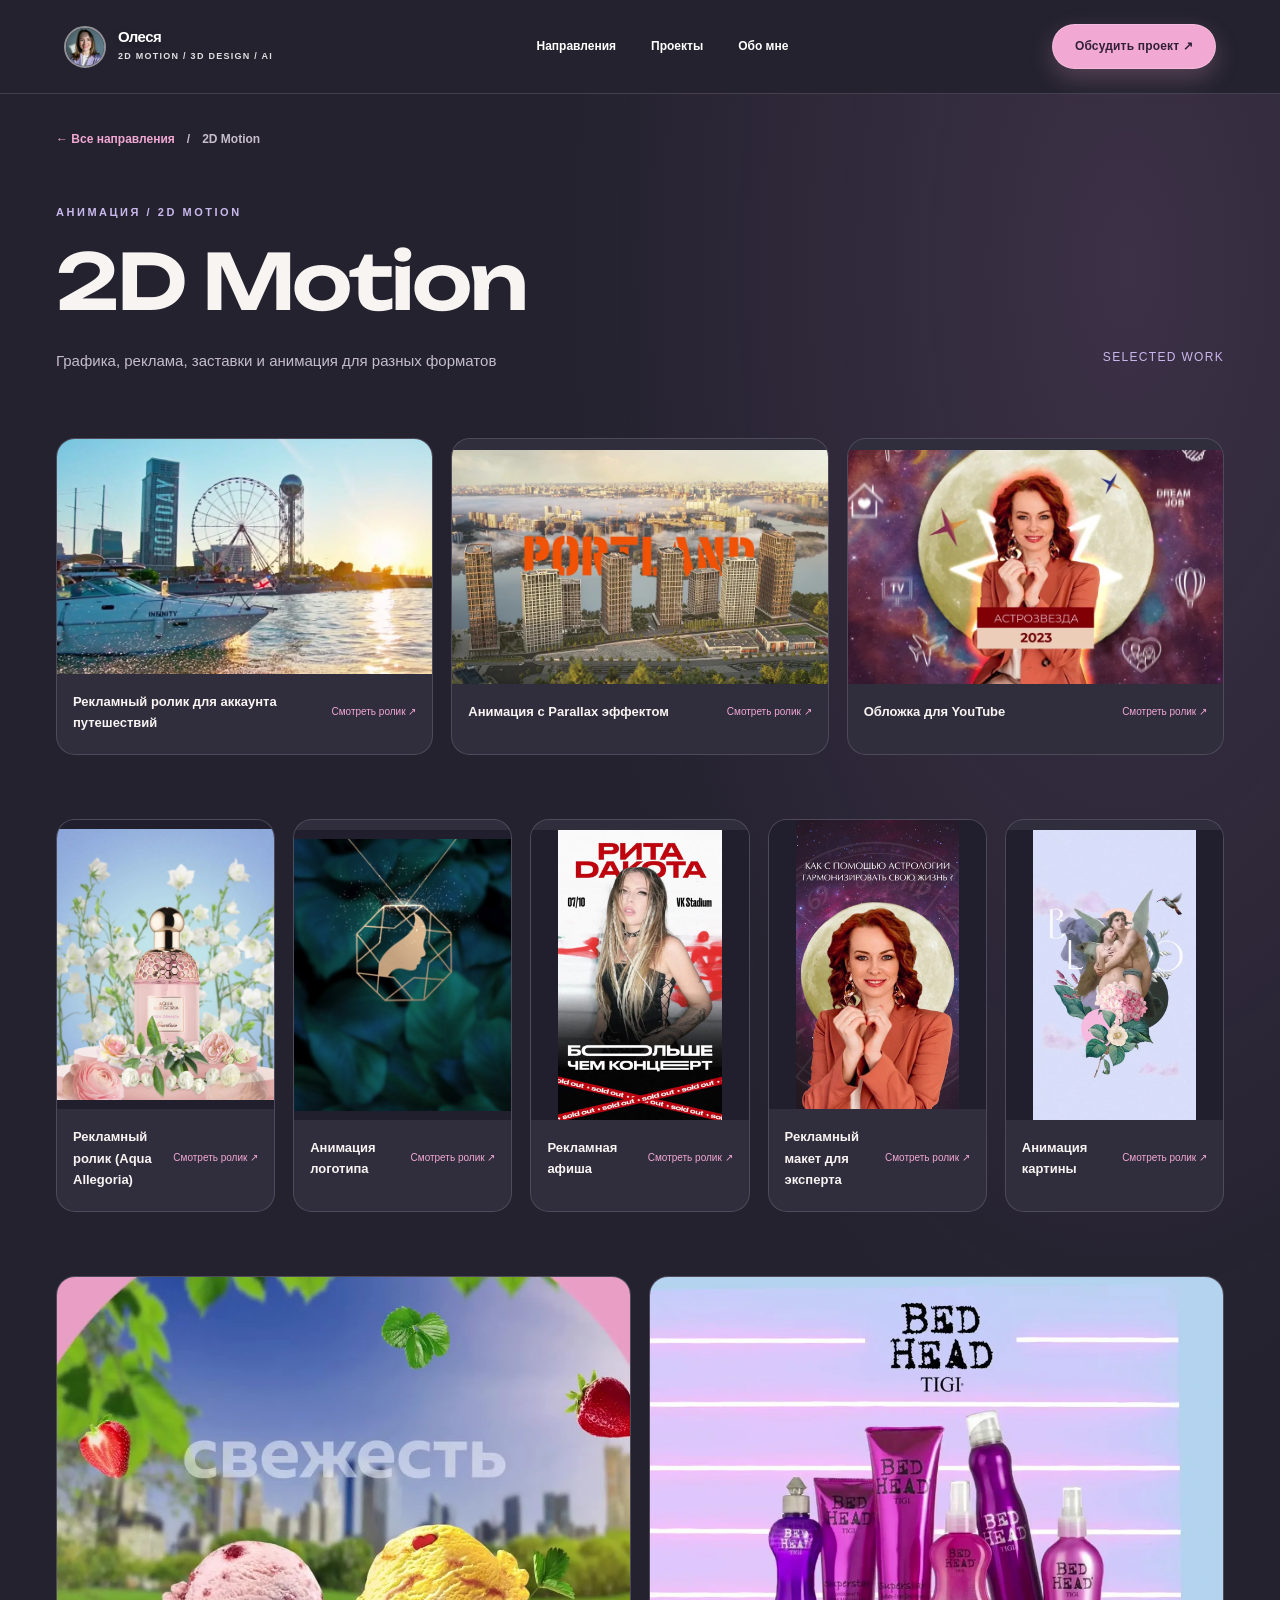
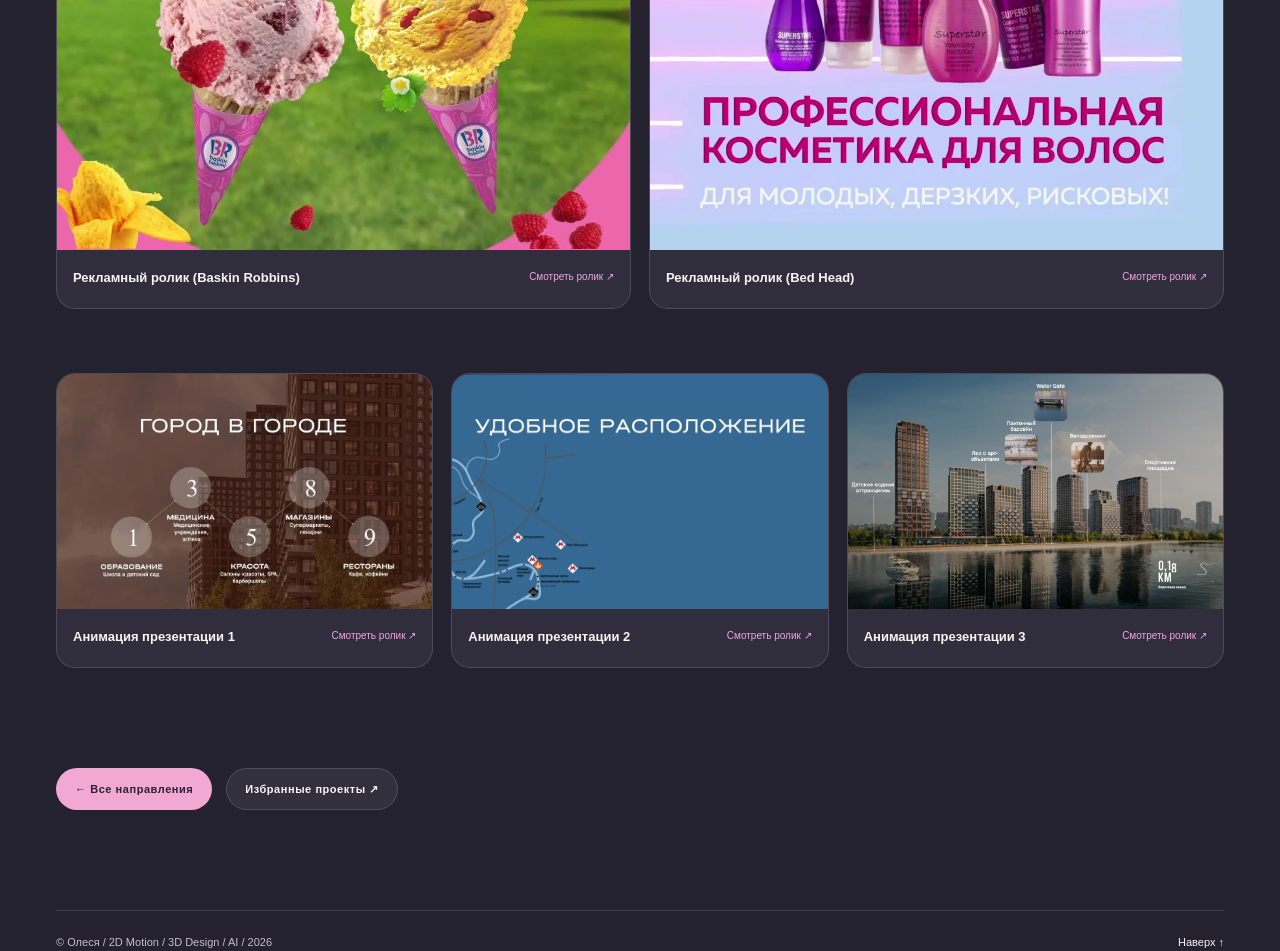
==== commit 64619ad7: "Standardize 3D Design naming across portfolio pages" ====
--- a/directions/2d/index.html
+++ b/directions/2d/index.html
@@ -1,7 +1,7 @@
 <!DOCTYPE html>
 
 <html lang="ru"><head><meta charset="utf-8"/><meta content="width=device-width,initial-scale=1" name="viewport"/><meta content="#24222f" name="theme-color"/><meta content="Работы Олеси в 2D Motion — анимация, рекламные ролики, графика" name="description"/><title>2D Motion — Олеся</title><link href="../../assets/favicon.svg" rel="icon" type="image/svg+xml"/><link href="../../styles.css?v=portfolio-curation-20261029" rel="stylesheet"/><script defer="" src="../../script.js"></script><script defer="" src="../../assets/2d/lightbox.js"></script></head>
-<body><header class="site-header site-header--inner"><a class="brand" href="../../index.html"><img alt="" src="../../assets/portrait.jpg"/><span><strong>Олеся</strong><small>2D/3D Motion / AI</small></span></a><nav class="nav"><a href="../../index.html#services">Направления</a><a href="../../index.html#cases">Проекты</a><a href="../../index.html#about">Обо мне</a></nav><a class="header-cta" href="../../index.html#contact">Обсудить проект ↗</a></header>
+<body><header class="site-header site-header--inner"><a class="brand" href="../../index.html"><img alt="" src="../../assets/portrait.jpg"/><span><strong>Олеся</strong><small>2D Motion / 3D Design / AI</small></span></a><nav class="nav"><a href="../../index.html#services">Направления</a><a href="../../index.html#cases">Проекты</a><a href="../../index.html#about">Обо мне</a></nav><a class="header-cta" href="../../index.html#contact">Обсудить проект ↗</a></header>
 <main class="gallery-page work-portfolio"><div class="container"><div class="crumbs"><a href="../../index.html#services">← Все направления</a><span>/</span><span>2D Motion</span></div><div class="gallery-intro"><div><span class="eyebrow">Анимация / 2D Motion</span><h1>2D Motion</h1><p>Графика, реклама, заставки и анимация для разных форматов</p></div><span class="gallery-intro__label">Selected work</span></div>
 <section aria-label="Галерея работ 2D" class="work-group work-group--featured"><div class="work-grid work-grid--featured"><button aria-label="Смотреть видео Рекламный ролик для аккаунта путешествий" class="work-card work-card--wide reveal" data-poster="../../assets/2d/poster-beach-tours-t03.webp" data-title="Рекламный ролик для аккаунта путешествий" data-video="../../assets/2d/beach-tours.mp4" type="button"><span class="work-card__media"><img alt="Кадр из работы Рекламный ролик для аккаунта путешествий" decoding="async" loading="lazy" src="../../assets/2d/poster-beach-tours-t03.webp"/><span aria-hidden="true" class="work-card__play">▶</span></span><span class="work-card__meta"><strong>Рекламный ролик для аккаунта путешествий</strong><span>Смотреть ролик ↗</span></span></button>
 <button aria-label="Смотреть видео Анимация с Parallax эффектом" class="work-card work-card--wide reveal" data-poster="../../assets/2d/poster-portland-t03.webp" data-title="Анимация с Parallax эффектом" data-video="../../assets/2d/portland.mp4" type="button"><span class="work-card__media"><img alt="Кадр из работы Анимация с Parallax эффектом" decoding="async" loading="lazy" src="../../assets/2d/poster-portland-t03.webp"/><span aria-hidden="true" class="work-card__play">▶</span></span><span class="work-card__meta"><strong>Анимация с Parallax эффектом</strong><span>Смотреть ролик ↗</span></span></button>
@@ -17,5 +17,5 @@
 <button aria-label="Смотреть видео Анимация презентации 1" class="work-card work-card--wide reveal" data-poster="../../assets/2d/circle.webp" data-title="Анимация презентации 1" data-video="../../assets/2d/circle.mp4" type="button"><span class="work-card__media"><img alt="Кадр из работы Анимация презентации 1" decoding="async" loading="lazy" src="../../assets/2d/circle.webp"/><span aria-hidden="true" class="work-card__play">▶</span></span><span class="work-card__meta"><strong>Анимация презентации 1</strong><span>Смотреть ролик ↗</span></span></button>
 <button aria-label="Смотреть видео Анимация презентации 2" class="work-card work-card--wide reveal" data-poster="../../assets/2d/poster-map-t03.webp" data-title="Анимация презентации 2" data-video="../../assets/2d/map.mp4" type="button"><span class="work-card__media"><img alt="Кадр из работы Анимация презентации 2" decoding="async" loading="lazy" src="../../assets/2d/poster-map-t03.webp"/><span aria-hidden="true" class="work-card__play">▶</span></span><span class="work-card__meta"><strong>Анимация презентации 2</strong><span>Смотреть ролик ↗</span></span></button>
 <button aria-label="Смотреть видео Анимация презентации 3" class="work-card work-card--wide reveal" data-poster="../../assets/2d/houses.webp" data-title="Анимация презентации 3" data-video="../../assets/2d/houses.mp4" type="button"><span class="work-card__media"><img alt="Кадр из работы Анимация презентации 3" decoding="async" loading="lazy" src="../../assets/2d/houses.webp"/><span aria-hidden="true" class="work-card__play">▶</span></span><span class="work-card__meta"><strong>Анимация презентации 3</strong><span>Смотреть ролик ↗</span></span></button></div></section>
-<div class="gallery-bottom"><a class="pill pill--pink" href="../../index.html#services">← Все направления</a><a class="pill" href="../../index.html#cases">Избранные проекты ↗</a></div><footer class="footer"><span>© Олеся / 2D/3D Motion / AI / 2026</span><a href="../../index.html">Наверх ↑</a></footer></div></main>
+<div class="gallery-bottom"><a class="pill pill--pink" href="../../index.html#services">← Все направления</a><a class="pill" href="../../index.html#cases">Избранные проекты ↗</a></div><footer class="footer"><span>© Олеся / 2D Motion / 3D Design / AI / 2026</span><a href="../../index.html">Наверх ↑</a></footer></div></main>
 <dialog aria-label="Просмотр проекта" class="video-lightbox" id="videoLightbox"><div class="video-lightbox__window"><div class="video-lightbox__top"><strong id="videoLightboxTitle">Просмотр проекта</strong><button aria-label="Закрыть видео" id="videoLightboxClose" type="button">✕</button></div><video controls="" id="videoLightboxPlayer" playsinline="" preload="none"></video></div></dialog><div aria-hidden="true" class="cursor-glow" id="cursorGlow"></div></body></html>
--- a/styles.css
+++ b/styles.css
@@ -482,3 +482,145 @@
     transform:translate(-50%,-50%);
   }
 }
+
+
+/* Portfolio curation 2026-10-29: animated ENJOY ocean cover and uncluttered galleries */
+.direction-card--2d .direction-card__waves{
+  position:absolute;
+  inset:0;
+  width:100%;
+  height:100%;
+  max-width:none;
+  object-fit:cover;
+  object-position:center;
+  display:block;
+  z-index:0;
+  border-radius:15px;
+  pointer-events:none;
+}
+.direction-card--2d .direction-card__number{z-index:2}
+.direction-card--2d:hover .direction-card__waves{transform:scale(1.045)}
+.direction-card--2d .direction-card__waves{transition:transform .5s ease}
+.work-portfolio .work-group:not(:first-child){margin-top:clamp(32px,5vw,65px)}
+.work-card--robot .work-card__media{background:#292636}
+.work-card--robot .work-card__media img{object-fit:contain}
+.gallery-page .gallery-frames--visuals{margin-top:22px}
+.gallery-page .gallery-frames--visuals .gallery-frame{margin:0}
+@media(prefers-reduced-motion:reduce){.direction-card--2d .direction-card__waves{transition:none}}
+
+
+/* Portfolio refresh: blue ocean cover, curated AI work and standalone 3D statue */
+.direction-card--2d .direction-card__waves{
+  filter:hue-rotate(24deg) saturate(1.1) contrast(1.04);
+}
+.ai-work-portfolio .gallery-intro{margin-bottom:32px}
+.ai-gallery__heading{
+  font-family:'Unbounded','Arial Black',sans-serif;
+  font-size:clamp(18px,2.1vw,26px)!important;
+  letter-spacing:-.035em;
+  line-height:1.4;
+  margin:0 0 24px;
+  font-weight:700!important;
+}
+.ai-gallery__stills{display:grid;grid-template-columns:repeat(4,minmax(0,1fr));gap:15px}
+.ai-gallery__still{display:block;overflow:hidden;border-radius:16px;background:var(--panel);border:1px solid var(--line)}
+.ai-gallery__still img{width:100%;height:auto;aspect-ratio:9/16;object-fit:cover;transition:transform .4s ease}
+.ai-gallery__still:hover img{transform:scale(1.025)}
+.ai-gallery__motion{display:grid;grid-template-columns:repeat(2,minmax(0,1fr));gap:18px;margin-top:32px}
+.ai-gallery__motion .work-card{display:block;width:100%;margin:0;padding:0;overflow:hidden}
+.ai-gallery__motion .work-card__media{display:block;aspect-ratio:16/9;overflow:hidden;border-radius:17px}
+.ai-gallery__motion .work-card__media img{width:100%;height:100%;object-fit:cover}
+.work-grid--statue-feature{display:grid;grid-template-columns:minmax(0,min(480px,100%));justify-content:center;gap:22px}
+.work-grid--statue-feature .work-card__media{aspect-ratio:1/1;background:#292636}
+.work-grid--statue-feature .work-card__media img{object-fit:contain}
+.work-grid--statue-feature .work-card:hover .work-card__media img{transform:none}
+@media(max-width:720px){
+  .ai-gallery__stills{grid-template-columns:repeat(2,minmax(0,1fr));gap:10px}
+  .ai-gallery__motion{grid-template-columns:1fr;gap:16px}
+  .work-grid--statue-feature{grid-template-columns:minmax(0,min(480px,100%));justify-content:center}
+}
+
+
+/* Editorial refinement — 2026-10-29: one-line slogan, restrained portfolio type and glass accents */
+.lead{padding-bottom:clamp(32px,4vw,60px)}
+.lead__layout{
+  display:grid;
+  grid-template-columns:minmax(0,1fr) minmax(250px,340px);
+  gap:clamp(22px,3vw,45px);
+  align-items:center;
+}
+.lead__layout h1{
+  font-size:clamp(32px,3.1vw,57px)!important;
+  font-weight:700!important;
+  line-height:1.2!important;
+  letter-spacing:-.065em!important;
+  white-space:nowrap!important;
+}
+.lead__layout h1 em{white-space:nowrap!important}
+.lead__layout p{font-size:14px;line-height:1.8;max-width:340px;justify-self:end;white-space:normal!important;padding:0}
+.directions{padding-top:clamp(36px,4.8vw,68px)}
+.directions .section-heading{display:block!important;grid-template-columns:1fr!important;gap:0;margin-bottom:34px}
+.directions .section-heading .eyebrow{display:block;margin-bottom:13px}
+.directions .section-heading h2.portfolio-heading{
+  font-family:'Unbounded','Segoe UI',Arial,sans-serif!important;
+  font-size:clamp(28px,3vw,40px)!important;
+  line-height:1.25!important;
+  letter-spacing:-.055em!important;
+  font-weight:400!important;
+  margin:0!important;
+  white-space:normal!important;
+}
+.direction-card__text h3{
+  font-family:'Unbounded','Segoe UI',Arial,sans-serif!important;
+  font-weight:500!important;
+  letter-spacing:-.05em;
+}
+.projects .section-heading h2.projects__heading{
+  font-family:'Unbounded','Segoe UI',Arial,sans-serif!important;
+  font-size:clamp(25px,2.8vw,37px)!important;
+  font-weight:500!important;
+  letter-spacing:-.045em;
+  line-height:1.3;
+  margin:0!important;
+}
+.about__content h2.about__heading{
+  font-family:'Unbounded','Segoe UI',Arial,sans-serif!important;
+  font-weight:500!important;
+  font-size:clamp(24px,2.35vw,34px)!important;
+  letter-spacing:-.045em;
+  line-height:1.3;
+  margin:0 0 23px!important;
+}
+.about__portrait::before,.about__portrait::after{content:none!important;display:none!important}
+.about__portrait img{border:0!important;outline:0!important;box-shadow:none!important}
+.direction-card__number{
+  border:1px solid rgba(255,255,255,.52);
+  background:linear-gradient(132deg,rgba(30,25,40,.68),rgba(100,75,120,.32));
+  backdrop-filter:blur(12px) saturate(135%);
+  -webkit-backdrop-filter:blur(12px) saturate(135%);
+  box-shadow:inset 0 1px 0 rgba(255,255,255,.24),0 5px 14px rgba(17,12,24,.18);
+}
+.direction-card__panel{
+  margin:16px 10px 0;
+  padding:16px 17px 14px;
+  border:1px solid rgba(255,255,255,.22);
+  border-radius:15px;
+  background:linear-gradient(135deg,rgba(255,255,255,.12),rgba(241,168,211,.045));
+  backdrop-filter:blur(14px) saturate(120%);
+  -webkit-backdrop-filter:blur(14px) saturate(120%);
+  box-shadow:inset 0 1px rgba(255,255,255,.12);
+}
+@media(max-width:1370px){
+  .lead__layout{grid-template-columns:1fr;gap:18px}
+  .lead__layout h1{font-size:clamp(27px,4vw,53px)!important}
+  .lead__layout p{justify-self:start;max-width:700px}
+}
+@media(max-width:720px){
+  .lead{padding-bottom:30px}
+  .directions{padding-top:35px}
+  .lead__layout{grid-template-columns:1fr;gap:15px}
+  .lead__layout h1{font-size:clamp(15px,4.8vw,32px)!important;letter-spacing:-.065em!important}
+  .lead__layout h1 em{white-space:nowrap!important}
+  .direction-card__panel{margin:14px 7px 0;padding:13px 12px}
+  .directions .section-heading{margin-bottom:27px}
+}
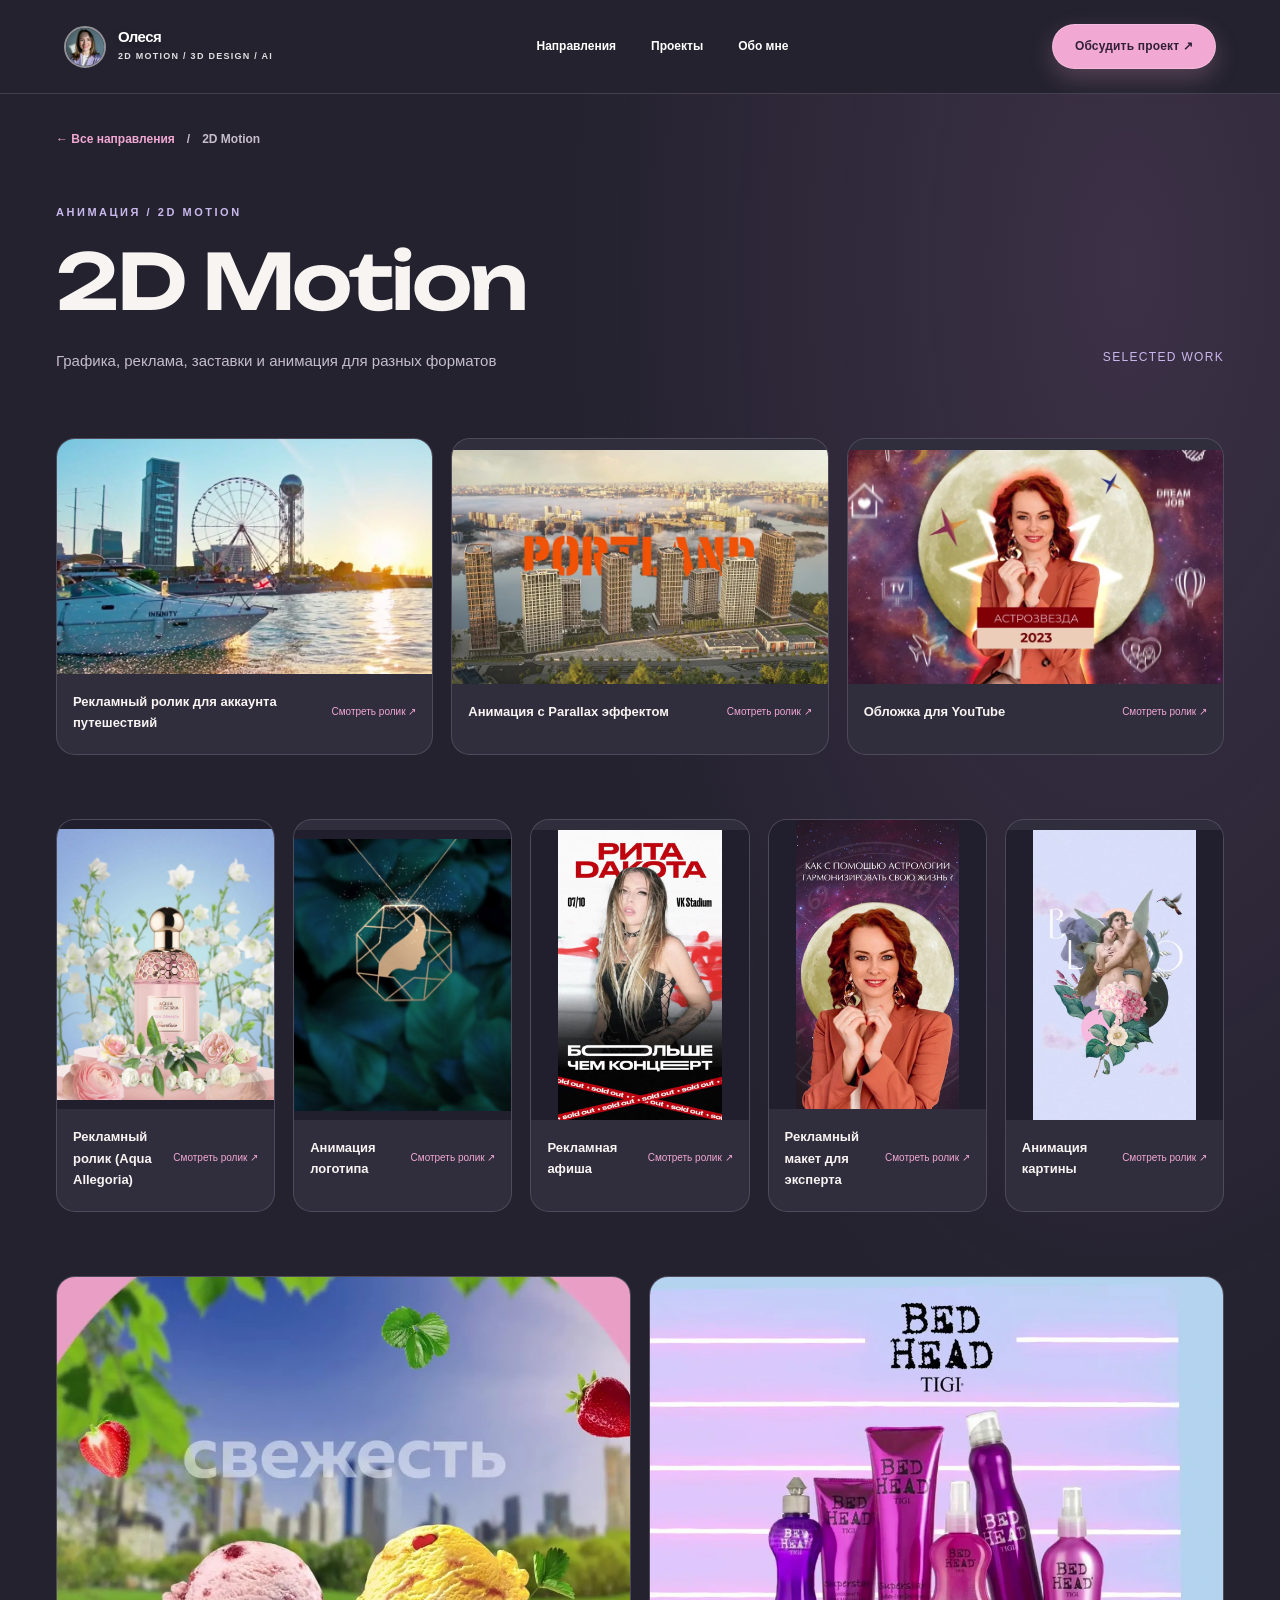
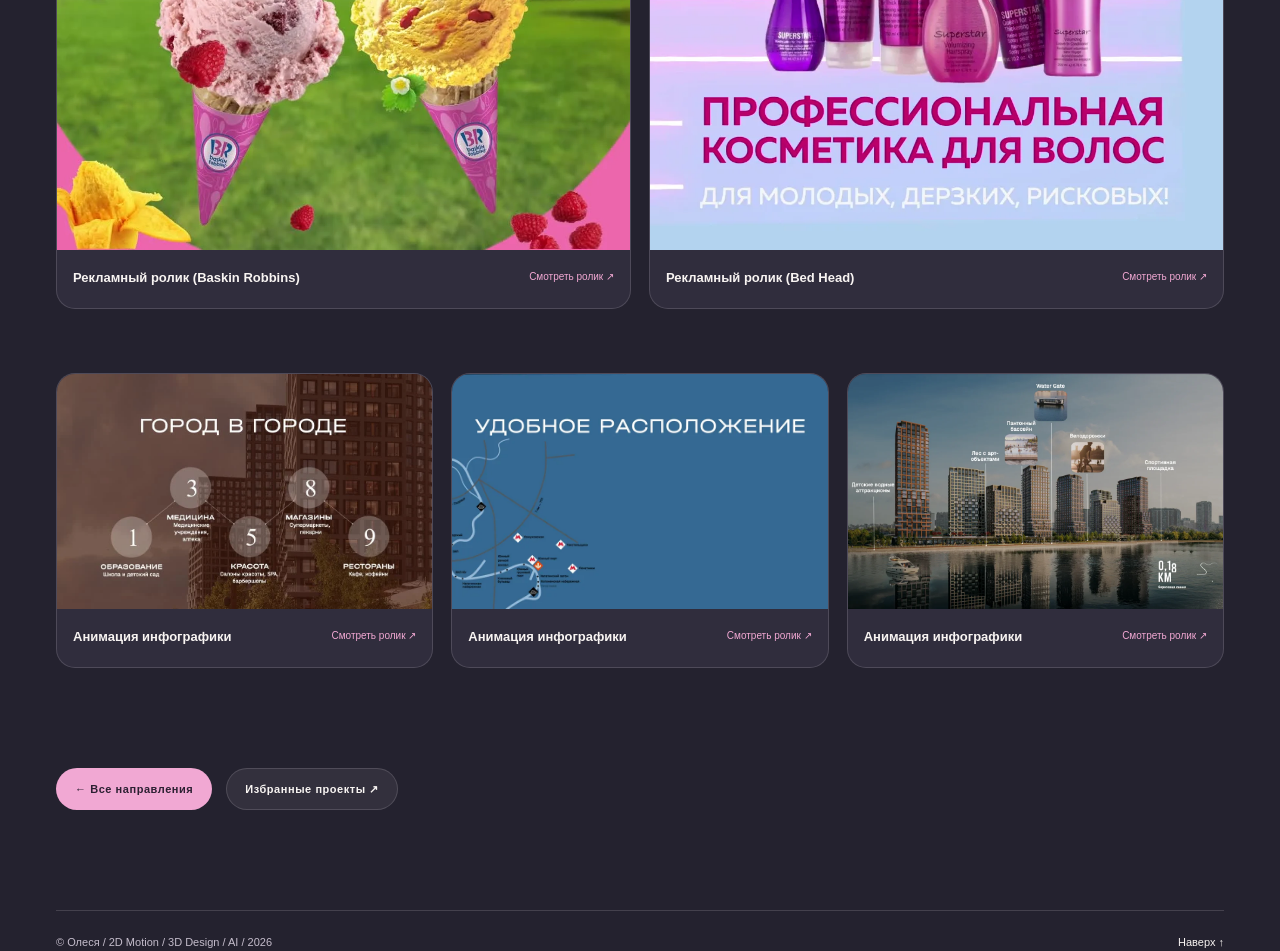
==== commit a58828e0: "Give three 2D videos the shared Infographics Animation label" ====
--- a/directions/2d/index.html
+++ b/directions/2d/index.html
@@ -1,21 +1,21 @@
 <!DOCTYPE html>
 
 <html lang="ru"><head><meta charset="utf-8"/><meta content="width=device-width,initial-scale=1" name="viewport"/><meta content="#24222f" name="theme-color"/><meta content="Работы Олеси в 2D Motion — анимация, рекламные ролики, графика" name="description"/><title>2D Motion — Олеся</title><link href="../../assets/favicon.svg" rel="icon" type="image/svg+xml"/><link href="../../styles.css?v=portfolio-curation-20261029" rel="stylesheet"/><script defer="" src="../../script.js"></script><script defer="" src="../../assets/2d/lightbox.js"></script></head>
-<body><header class="site-header site-header--inner"><a class="brand" href="../../index.html"><img alt="" src="../../assets/portrait.jpg"/><span><strong>Олеся</strong><small>2D Motion / 3D Design / AI</small></span></a><nav class="nav"><a href="../../index.html#services">Направления</a><a href="../../index.html#cases">Проекты</a><a href="../../index.html#about">Обо мне</a></nav><a class="header-cta" href="../../index.html#contact">Обсудить проект ↗</a></header>
+<body><header class="site-header site-header--inner"><a class="brand" href="../../index.html"><img alt="" src="../../assets/portrait.jpg"/><span><strong>Олеся</strong><small>2D Motion / 3D Design / AI</small></span></a><nav class="nav"><a href="../../index.html#services">Направления</a><a href="../../index.html#cases">Проекты</a><a href="../../index.html#about">Обо мне</a></nav><a class="header-cta" href="../../index.html#contact">Обсудить проект ↗︎</a></header>
 <main class="gallery-page work-portfolio"><div class="container"><div class="crumbs"><a href="../../index.html#services">← Все направления</a><span>/</span><span>2D Motion</span></div><div class="gallery-intro"><div><span class="eyebrow">Анимация / 2D Motion</span><h1>2D Motion</h1><p>Графика, реклама, заставки и анимация для разных форматов</p></div><span class="gallery-intro__label">Selected work</span></div>
-<section aria-label="Галерея работ 2D" class="work-group work-group--featured"><div class="work-grid work-grid--featured"><button aria-label="Смотреть видео Рекламный ролик для аккаунта путешествий" class="work-card work-card--wide reveal" data-poster="../../assets/2d/poster-beach-tours-t03.webp" data-title="Рекламный ролик для аккаунта путешествий" data-video="../../assets/2d/beach-tours.mp4" type="button"><span class="work-card__media"><img alt="Кадр из работы Рекламный ролик для аккаунта путешествий" decoding="async" loading="lazy" src="../../assets/2d/poster-beach-tours-t03.webp"/><span aria-hidden="true" class="work-card__play">▶</span></span><span class="work-card__meta"><strong>Рекламный ролик для аккаунта путешествий</strong><span>Смотреть ролик ↗</span></span></button>
-<button aria-label="Смотреть видео Анимация с Parallax эффектом" class="work-card work-card--wide reveal" data-poster="../../assets/2d/poster-portland-t03.webp" data-title="Анимация с Parallax эффектом" data-video="../../assets/2d/portland.mp4" type="button"><span class="work-card__media"><img alt="Кадр из работы Анимация с Parallax эффектом" decoding="async" loading="lazy" src="../../assets/2d/poster-portland-t03.webp"/><span aria-hidden="true" class="work-card__play">▶</span></span><span class="work-card__meta"><strong>Анимация с Parallax эффектом</strong><span>Смотреть ролик ↗</span></span></button>
-<button aria-label="Смотреть видео Обложка для YouTube" class="work-card work-card--wide reveal" data-poster="../../assets/2d/poster-youtube-t06.webp" data-title="Обложка для YouTube" data-video="../../assets/2d/youtube.mp4" type="button"><span class="work-card__media"><img alt="Кадр из работы Обложка для YouTube" decoding="async" loading="lazy" src="../../assets/2d/poster-youtube-t06.webp"/><span aria-hidden="true" class="work-card__play">▶</span></span><span class="work-card__meta"><strong>Обложка для YouTube</strong><span>Смотреть ролик ↗</span></span></button></div></section>
-<section aria-label="Галерея работ 2D" class="work-group"><div class="work-grid work-grid--portrait"><button aria-label="Смотреть видео Рекламный ролик (Aqua Allegoria)" class="work-card work-card--portrait reveal" data-poster="../../assets/2d/aqua-allegoria.webp" data-title="Рекламный ролик (Aqua Allegoria)" data-video="../../assets/2d/aqua-allegoria.mp4" type="button"><span class="work-card__media"><img alt="Кадр из работы Рекламный ролик (Aqua Allegoria)" decoding="async" loading="lazy" src="../../assets/2d/aqua-allegoria.webp"/><span aria-hidden="true" class="work-card__play">▶</span></span><span class="work-card__meta"><strong>Рекламный ролик (Aqua Allegoria)</strong><span>Смотреть ролик ↗</span></span></button>
-<button aria-label="Смотреть видео Анимация логотипа" class="work-card work-card--portrait reveal" data-poster="../../assets/2d/poster-animation-logo-t10.webp" data-title="Анимация логотипа" data-video="../../assets/2d/animation-logo.mp4" type="button"><span class="work-card__media"><img alt="Кадр из работы Анимация логотипа" decoding="async" loading="lazy" src="../../assets/2d/poster-animation-logo-t10.webp"/><span aria-hidden="true" class="work-card__play">▶</span></span><span class="work-card__meta"><strong>Анимация логотипа</strong><span>Смотреть ролик ↗</span></span></button>
-<button aria-label="Смотреть видео Рекламная афиша" class="work-card work-card--portrait reveal" data-poster="../../assets/2d/afisha.webp" data-title="Рекламная афиша" data-video="../../assets/2d/afisha.mp4" type="button"><span class="work-card__media"><img alt="Кадр из работы Рекламная афиша" decoding="async" loading="lazy" src="../../assets/2d/afisha.webp"/><span aria-hidden="true" class="work-card__play">▶</span></span><span class="work-card__meta"><strong>Рекламная афиша</strong><span>Смотреть ролик ↗</span></span></button>
-<button aria-label="Смотреть видео Рекламный макет для эксперта" class="work-card work-card--portrait reveal" data-poster="../../assets/2d/poster-reklamny-maket-t03.webp" data-title="Рекламный макет для эксперта" data-video="../../assets/2d/reklamny-maket.mp4" type="button"><span class="work-card__media"><img alt="Кадр из работы Рекламный макет для эксперта" decoding="async" loading="lazy" src="../../assets/2d/poster-reklamny-maket-t03.webp"/><span aria-hidden="true" class="work-card__play">▶</span></span><span class="work-card__meta"><strong>Рекламный макет для эксперта</strong><span>Смотреть ролик ↗</span></span></button>
-<button aria-label="Смотреть видео Анимация картины" class="work-card work-card--portrait reveal" data-poster="../../assets/2d/14-fevralya.webp" data-title="Анимация картины" data-video="../../assets/2d/14-fevralya.mp4" type="button"><span class="work-card__media"><img alt="Кадр из работы Анимация картины" decoding="async" loading="lazy" src="../../assets/2d/14-fevralya.webp"/><span aria-hidden="true" class="work-card__play">▶</span></span><span class="work-card__meta"><strong>Анимация картины</strong><span>Смотреть ролик ↗</span></span></button></div></section>
-<section aria-label="Галерея работ 2D" class="work-group"><div class="work-grid work-grid--square"><button aria-label="Смотреть видео Рекламный ролик (Baskin Robbins)" class="work-card work-card--square reveal" data-poster="../../assets/2d/baskin-robbins.webp" data-title="Рекламный ролик (Baskin Robbins)" data-video="../../assets/2d/baskin-robbins.mp4" type="button"><span class="work-card__media"><img alt="Кадр из работы Рекламный ролик (Baskin Robbins)" decoding="async" loading="lazy" src="../../assets/2d/baskin-robbins.webp"/><span aria-hidden="true" class="work-card__play">▶</span></span><span class="work-card__meta"><strong>Рекламный ролик (Baskin Robbins)</strong><span>Смотреть ролик ↗</span></span></button>
-<button aria-label="Смотреть видео Рекламный ролик (Bed Head)" class="work-card work-card--square reveal" data-poster="../../assets/2d/poster-bed-head-t16.webp" data-title="Рекламный ролик (Bed Head)" data-video="../../assets/2d/bed-head.mp4" type="button"><span class="work-card__media"><img alt="Кадр из работы Рекламный ролик (Bed Head)" decoding="async" loading="lazy" src="../../assets/2d/poster-bed-head-t16.webp"/><span aria-hidden="true" class="work-card__play">▶</span></span><span class="work-card__meta"><strong>Рекламный ролик (Bed Head)</strong><span>Смотреть ролик ↗</span></span></button></div></section>
+<section aria-label="Галерея работ 2D" class="work-group work-group--featured"><div class="work-grid work-grid--featured"><button aria-label="Смотреть видео Рекламный ролик для аккаунта путешествий" class="work-card work-card--wide reveal" data-poster="../../assets/2d/poster-beach-tours-t03.webp" data-title="Рекламный ролик для аккаунта путешествий" data-video="../../assets/2d/beach-tours.mp4" type="button"><span class="work-card__media"><img alt="Кадр из работы Рекламный ролик для аккаунта путешествий" decoding="async" loading="lazy" src="../../assets/2d/poster-beach-tours-t03.webp"/><span aria-hidden="true" class="work-card__play">▶</span></span><span class="work-card__meta"><strong>Рекламный ролик для аккаунта путешествий</strong><span>Смотреть ролик ↗︎</span></span></button>
+<button aria-label="Смотреть видео Анимация с Parallax эффектом" class="work-card work-card--wide reveal" data-poster="../../assets/2d/poster-portland-t03.webp" data-title="Анимация с Parallax эффектом" data-video="../../assets/2d/portland.mp4" type="button"><span class="work-card__media"><img alt="Кадр из работы Анимация с Parallax эффектом" decoding="async" loading="lazy" src="../../assets/2d/poster-portland-t03.webp"/><span aria-hidden="true" class="work-card__play">▶</span></span><span class="work-card__meta"><strong>Анимация с Parallax эффектом</strong><span>Смотреть ролик ↗︎</span></span></button>
+<button aria-label="Смотреть видео Обложка для YouTube" class="work-card work-card--wide reveal" data-poster="../../assets/2d/poster-youtube-t06.webp" data-title="Обложка для YouTube" data-video="../../assets/2d/youtube.mp4" type="button"><span class="work-card__media"><img alt="Кадр из работы Обложка для YouTube" decoding="async" loading="lazy" src="../../assets/2d/poster-youtube-t06.webp"/><span aria-hidden="true" class="work-card__play">▶</span></span><span class="work-card__meta"><strong>Обложка для YouTube</strong><span>Смотреть ролик ↗︎</span></span></button></div></section>
+<section aria-label="Галерея работ 2D" class="work-group"><div class="work-grid work-grid--portrait"><button aria-label="Смотреть видео Рекламный ролик (Aqua Allegoria)" class="work-card work-card--portrait reveal" data-poster="../../assets/2d/aqua-allegoria.webp" data-title="Рекламный ролик (Aqua Allegoria)" data-video="../../assets/2d/aqua-allegoria.mp4" type="button"><span class="work-card__media"><img alt="Кадр из работы Рекламный ролик (Aqua Allegoria)" decoding="async" loading="lazy" src="../../assets/2d/aqua-allegoria.webp"/><span aria-hidden="true" class="work-card__play">▶</span></span><span class="work-card__meta"><strong>Рекламный ролик (Aqua Allegoria)</strong><span>Смотреть ролик ↗︎</span></span></button>
+<button aria-label="Смотреть видео Анимация логотипа" class="work-card work-card--portrait reveal" data-poster="../../assets/2d/poster-animation-logo-t10.webp" data-title="Анимация логотипа" data-video="../../assets/2d/animation-logo.mp4" type="button"><span class="work-card__media"><img alt="Кадр из работы Анимация логотипа" decoding="async" loading="lazy" src="../../assets/2d/poster-animation-logo-t10.webp"/><span aria-hidden="true" class="work-card__play">▶</span></span><span class="work-card__meta"><strong>Анимация логотипа</strong><span>Смотреть ролик ↗︎</span></span></button>
+<button aria-label="Смотреть видео Рекламная афиша" class="work-card work-card--portrait reveal" data-poster="../../assets/2d/afisha.webp" data-title="Рекламная афиша" data-video="../../assets/2d/afisha.mp4" type="button"><span class="work-card__media"><img alt="Кадр из работы Рекламная афиша" decoding="async" loading="lazy" src="../../assets/2d/afisha.webp"/><span aria-hidden="true" class="work-card__play">▶</span></span><span class="work-card__meta"><strong>Рекламная афиша</strong><span>Смотреть ролик ↗︎</span></span></button>
+<button aria-label="Смотреть видео Рекламный макет для эксперта" class="work-card work-card--portrait reveal" data-poster="../../assets/2d/poster-reklamny-maket-t03.webp" data-title="Рекламный макет для эксперта" data-video="../../assets/2d/reklamny-maket.mp4" type="button"><span class="work-card__media"><img alt="Кадр из работы Рекламный макет для эксперта" decoding="async" loading="lazy" src="../../assets/2d/poster-reklamny-maket-t03.webp"/><span aria-hidden="true" class="work-card__play">▶</span></span><span class="work-card__meta"><strong>Рекламный макет для эксперта</strong><span>Смотреть ролик ↗︎</span></span></button>
+<button aria-label="Смотреть видео Анимация картины" class="work-card work-card--portrait reveal" data-poster="../../assets/2d/14-fevralya.webp" data-title="Анимация картины" data-video="../../assets/2d/14-fevralya.mp4" type="button"><span class="work-card__media"><img alt="Кадр из работы Анимация картины" decoding="async" loading="lazy" src="../../assets/2d/14-fevralya.webp"/><span aria-hidden="true" class="work-card__play">▶</span></span><span class="work-card__meta"><strong>Анимация картины</strong><span>Смотреть ролик ↗︎</span></span></button></div></section>
+<section aria-label="Галерея работ 2D" class="work-group"><div class="work-grid work-grid--square"><button aria-label="Смотреть видео Рекламный ролик (Baskin Robbins)" class="work-card work-card--square reveal" data-poster="../../assets/2d/baskin-robbins.webp" data-title="Рекламный ролик (Baskin Robbins)" data-video="../../assets/2d/baskin-robbins.mp4" type="button"><span class="work-card__media"><img alt="Кадр из работы Рекламный ролик (Baskin Robbins)" decoding="async" loading="lazy" src="../../assets/2d/baskin-robbins.webp"/><span aria-hidden="true" class="work-card__play">▶</span></span><span class="work-card__meta"><strong>Рекламный ролик (Baskin Robbins)</strong><span>Смотреть ролик ↗︎</span></span></button>
+<button aria-label="Смотреть видео Рекламный ролик (Bed Head)" class="work-card work-card--square reveal" data-poster="../../assets/2d/poster-bed-head-t16.webp" data-title="Рекламный ролик (Bed Head)" data-video="../../assets/2d/bed-head.mp4" type="button"><span class="work-card__media"><img alt="Кадр из работы Рекламный ролик (Bed Head)" decoding="async" loading="lazy" src="../../assets/2d/poster-bed-head-t16.webp"/><span aria-hidden="true" class="work-card__play">▶</span></span><span class="work-card__meta"><strong>Рекламный ролик (Bed Head)</strong><span>Смотреть ролик ↗︎</span></span></button></div></section>
 <section aria-label="Галерея работ 2D" class="work-group"><div class="work-grid work-grid--featured">
-<button aria-label="Смотреть видео Анимация презентации 1" class="work-card work-card--wide reveal" data-poster="../../assets/2d/circle.webp" data-title="Анимация презентации 1" data-video="../../assets/2d/circle.mp4" type="button"><span class="work-card__media"><img alt="Кадр из работы Анимация презентации 1" decoding="async" loading="lazy" src="../../assets/2d/circle.webp"/><span aria-hidden="true" class="work-card__play">▶</span></span><span class="work-card__meta"><strong>Анимация презентации 1</strong><span>Смотреть ролик ↗</span></span></button>
-<button aria-label="Смотреть видео Анимация презентации 2" class="work-card work-card--wide reveal" data-poster="../../assets/2d/poster-map-t03.webp" data-title="Анимация презентации 2" data-video="../../assets/2d/map.mp4" type="button"><span class="work-card__media"><img alt="Кадр из работы Анимация презентации 2" decoding="async" loading="lazy" src="../../assets/2d/poster-map-t03.webp"/><span aria-hidden="true" class="work-card__play">▶</span></span><span class="work-card__meta"><strong>Анимация презентации 2</strong><span>Смотреть ролик ↗</span></span></button>
-<button aria-label="Смотреть видео Анимация презентации 3" class="work-card work-card--wide reveal" data-poster="../../assets/2d/houses.webp" data-title="Анимация презентации 3" data-video="../../assets/2d/houses.mp4" type="button"><span class="work-card__media"><img alt="Кадр из работы Анимация презентации 3" decoding="async" loading="lazy" src="../../assets/2d/houses.webp"/><span aria-hidden="true" class="work-card__play">▶</span></span><span class="work-card__meta"><strong>Анимация презентации 3</strong><span>Смотреть ролик ↗</span></span></button></div></section>
-<div class="gallery-bottom"><a class="pill pill--pink" href="../../index.html#services">← Все направления</a><a class="pill" href="../../index.html#cases">Избранные проекты ↗</a></div><footer class="footer"><span>© Олеся / 2D Motion / 3D Design / AI / 2026</span><a href="../../index.html">Наверх ↑</a></footer></div></main>
+<button aria-label="Смотреть видео Анимация инфографики" class="work-card work-card--wide reveal" data-poster="../../assets/2d/circle.webp" data-title="Анимация инфографики" data-video="../../assets/2d/circle.mp4" type="button"><span class="work-card__media"><img alt="Кадр из работы Анимация инфографики" decoding="async" loading="lazy" src="../../assets/2d/circle.webp"/><span aria-hidden="true" class="work-card__play">▶</span></span><span class="work-card__meta"><strong>Анимация инфографики</strong><span>Смотреть ролик ↗︎</span></span></button>
+<button aria-label="Смотреть видео Анимация инфографики" class="work-card work-card--wide reveal" data-poster="../../assets/2d/poster-map-t03.webp" data-title="Анимация инфографики" data-video="../../assets/2d/map.mp4" type="button"><span class="work-card__media"><img alt="Кадр из работы Анимация инфографики" decoding="async" loading="lazy" src="../../assets/2d/poster-map-t03.webp"/><span aria-hidden="true" class="work-card__play">▶</span></span><span class="work-card__meta"><strong>Анимация инфографики</strong><span>Смотреть ролик ↗︎</span></span></button>
+<button aria-label="Смотреть видео Анимация инфографики" class="work-card work-card--wide reveal" data-poster="../../assets/2d/houses.webp" data-title="Анимация инфографики" data-video="../../assets/2d/houses.mp4" type="button"><span class="work-card__media"><img alt="Кадр из работы Анимация инфографики" decoding="async" loading="lazy" src="../../assets/2d/houses.webp"/><span aria-hidden="true" class="work-card__play">▶</span></span><span class="work-card__meta"><strong>Анимация инфографики</strong><span>Смотреть ролик ↗︎</span></span></button></div></section>
+<div class="gallery-bottom"><a class="pill pill--pink" href="../../index.html#services">← Все направления</a><a class="pill" href="../../index.html#cases">Избранные проекты ↗︎</a></div><footer class="footer"><span>© Олеся / 2D Motion / 3D Design / AI / 2026</span><a href="../../index.html">Наверх ↑</a></footer></div></main>
 <dialog aria-label="Просмотр проекта" class="video-lightbox" id="videoLightbox"><div class="video-lightbox__window"><div class="video-lightbox__top"><strong id="videoLightboxTitle">Просмотр проекта</strong><button aria-label="Закрыть видео" id="videoLightboxClose" type="button">✕</button></div><video controls="" id="videoLightboxPlayer" playsinline="" preload="none"></video></div></dialog><div aria-hidden="true" class="cursor-glow" id="cursorGlow"></div></body></html>
--- a/styles.css
+++ b/styles.css
@@ -624,3 +624,206 @@
   .direction-card__panel{margin:14px 7px 0;padding:13px 12px}
   .directions .section-heading{margin-bottom:27px}
 }
+
+
+/* 2026-10-29 — final alignment and readable, restrained case typography */
+.lead{
+  padding-top:clamp(60px,7vw,105px);
+  padding-bottom:clamp(16px,2.1vw,28px);
+}
+.lead__layout{
+  display:flex!important;
+  flex-direction:column;
+  align-items:flex-start!important;
+  justify-content:flex-start;
+  gap:clamp(15px,1.8vw,23px)!important;
+}
+.lead__layout h1{
+  margin:0;
+  font-size:clamp(32px,3.1vw,57px)!important;
+  white-space:nowrap!important;
+}
+.lead__layout p{
+  justify-self:unset!important;
+  align-self:flex-start!important;
+  max-width:720px!important;
+  font-size:clamp(13px,1.08vw,15px)!important;
+  line-height:1.75!important;
+  white-space:normal!important;
+  padding:0!important;
+  margin:0;
+}
+.directions{padding-top:clamp(18px,2.4vw,38px)!important}
+/* Restore the single continuous card panel; keep glass only on the small numeric pills. */
+.direction-card__panel{
+  margin:21px 18px 0!important;
+  padding:15px 0 5px!important;
+  color:var(--muted)!important;
+  background:transparent!important;
+  border:0!important;
+  border-top:1px solid var(--line)!important;
+  border-radius:0!important;
+  backdrop-filter:none!important;
+  -webkit-backdrop-filter:none!important;
+  box-shadow:none!important;
+}
+.direction-card__panel li{color:var(--muted)!important}
+.projects .case-card .case-card__text h3,
+.case-hero .container h1,
+.baze-editorial__intro .container h1,
+.case-chapter h2{
+  font-family:'Unbounded','Segoe UI',Arial,sans-serif!important;
+  font-weight:500!important;
+  letter-spacing:-.048em;
+}
+@media(max-width:720px){
+  .lead{padding-top:clamp(46px,8vw,66px);padding-bottom:16px}
+  .lead__layout h1{font-size:clamp(15px,4.8vw,32px)!important;letter-spacing:-.065em}
+  .lead__layout p{font-size:13px!important;max-width:100%!important}
+  .directions{padding-top:24px!important}
+  .direction-card__panel{margin:18px 13px 0!important;padding:13px 0 5px!important}
+}
+
+/* Mobile Safari fix — animated alpha image instead of WebM video, 2026-10-29 */
+.direction-card--3d .direction-card__figure-mobile{display:none}
+.contact-form__help:empty{display:none!important}
+.contact-form__help{overflow-wrap:anywhere;word-break:normal;min-width:0}
+.contact-form,.contact-form-wrap,.contact-form-wrap__intro,.contact-form__bottom{min-width:0}
+@media(max-width:720px){
+  /* Restore the strong, original two-line heading on phones */
+  .lead__layout h1{
+    width:100%;
+    font-size:clamp(23px,7vw,33px)!important;
+    line-height:1.28!important;
+    letter-spacing:-.06em!important;
+    white-space:normal!important;
+  }
+  .lead__layout h1 em{
+    display:block!important;
+    white-space:nowrap!important;
+  }
+  /* No Safari WebM black rectangle or overflow into the next card */
+  .direction-card--3d{
+    z-index:1;
+    overflow:hidden!important;
+  }
+  .direction-card--3d .direction-card__entry,
+  .direction-card--3d .direction-card__image{
+    overflow:hidden!important;
+  }
+  .direction-card--3d .direction-card__image{
+    background:#302d3d;
+    isolation:isolate;
+  }
+  .direction-card--3d .direction-card__figure{display:none!important}
+  .direction-card--3d .direction-card__figure-mobile{
+    position:absolute;
+    z-index:2;
+    display:block!important;
+    top:50%;
+    left:50%;
+    width:145%;
+    height:auto;
+    max-width:none;
+    object-fit:contain;
+    border-radius:0;
+    pointer-events:none;
+    transform:translate(-50%,-50%)!important;
+  }
+  .direction-card--3d:hover .direction-card__figure-mobile{
+    transform:translate(-50%,-50%)!important;
+  }
+  /* Keep form controls and all status messages inside the phone viewport */
+  .contact .container,.contact-form-wrap,.contact-form-wrap__intro,
+  .contact-form,.contact-form label,.contact-form__full,
+  .contact-form__bottom,.contact-form__help{
+    min-width:0;
+    max-width:100%;
+  }
+  .contact-form-wrap{overflow:hidden}
+  .contact-form__bottom{
+    display:flex;
+    flex-direction:column;
+    align-items:stretch;
+    width:100%;
+    gap:15px;
+  }
+  .contact-form__button{
+    width:max-content;
+    max-width:100%;
+    align-self:flex-start;
+  }
+  .contact-form__help{
+    width:100%;
+    flex:none;
+    display:block;
+    margin:0!important;
+    white-space:normal!important;
+    overflow-wrap:anywhere!important;
+    word-break:normal!important;
+  }
+  .contact-form__fallback{
+    display:block;
+    white-space:normal;
+    overflow-wrap:anywhere;
+  }
+}
+@media(max-width:350px){
+  .lead__layout h1{font-size:clamp(21px,6.5vw,25px)!important}
+}
+
+
+/* 2026-10-29 — larger portfolio introduction and compact 3D case navigation */
+.lead__layout h1{
+  font-size:clamp(44px,4.4vw,76px)!important;
+  line-height:1.16!important;
+  letter-spacing:-.065em!important;
+  white-space:normal!important;
+  max-width:100%;
+}
+.lead__layout h1 em{white-space:nowrap!important}
+@media(min-width:800px){
+  .lead__layout p{
+    max-width:none!important;
+    width:auto;
+    white-space:nowrap!important;
+    font-size:clamp(11px,1.2vw,15px)!important;
+  }
+}
+@media(max-width:720px){
+  .lead__layout h1{
+    width:100%;
+    font-size:clamp(31px,8.5vw,44px)!important;
+    line-height:1.16!important;
+    letter-spacing:-.075em!important;
+    white-space:normal!important;
+  }
+  .lead__layout h1 em{
+    display:block!important;
+    white-space:nowrap!important;
+  }
+}
+@media(max-width:390px){
+  .lead__layout h1{font-size:clamp(28px,8.1vw,32px)!important}
+}
+@media(max-width:350px){
+  .lead__layout h1{font-size:clamp(25px,7.8vw,28px)!important}
+}
+.work-portfolio .gallery-cases .gallery-cases__intro{
+  margin:0;
+  max-width:850px;
+  font-size:clamp(15px,1.3vw,18px);
+  line-height:1.7;
+  color:var(--muted);
+}
+
+
+/* 2026-10-29 — quieter, proportional contact headline */
+.contact h2{
+  font-size:clamp(27px,3.4vw,49px)!important;
+  line-height:1.23!important;
+  letter-spacing:-.055em!important;
+}
+@media(max-width:720px){
+  .contact h2{font-size:clamp(23px,6vw,33px)!important}
+}
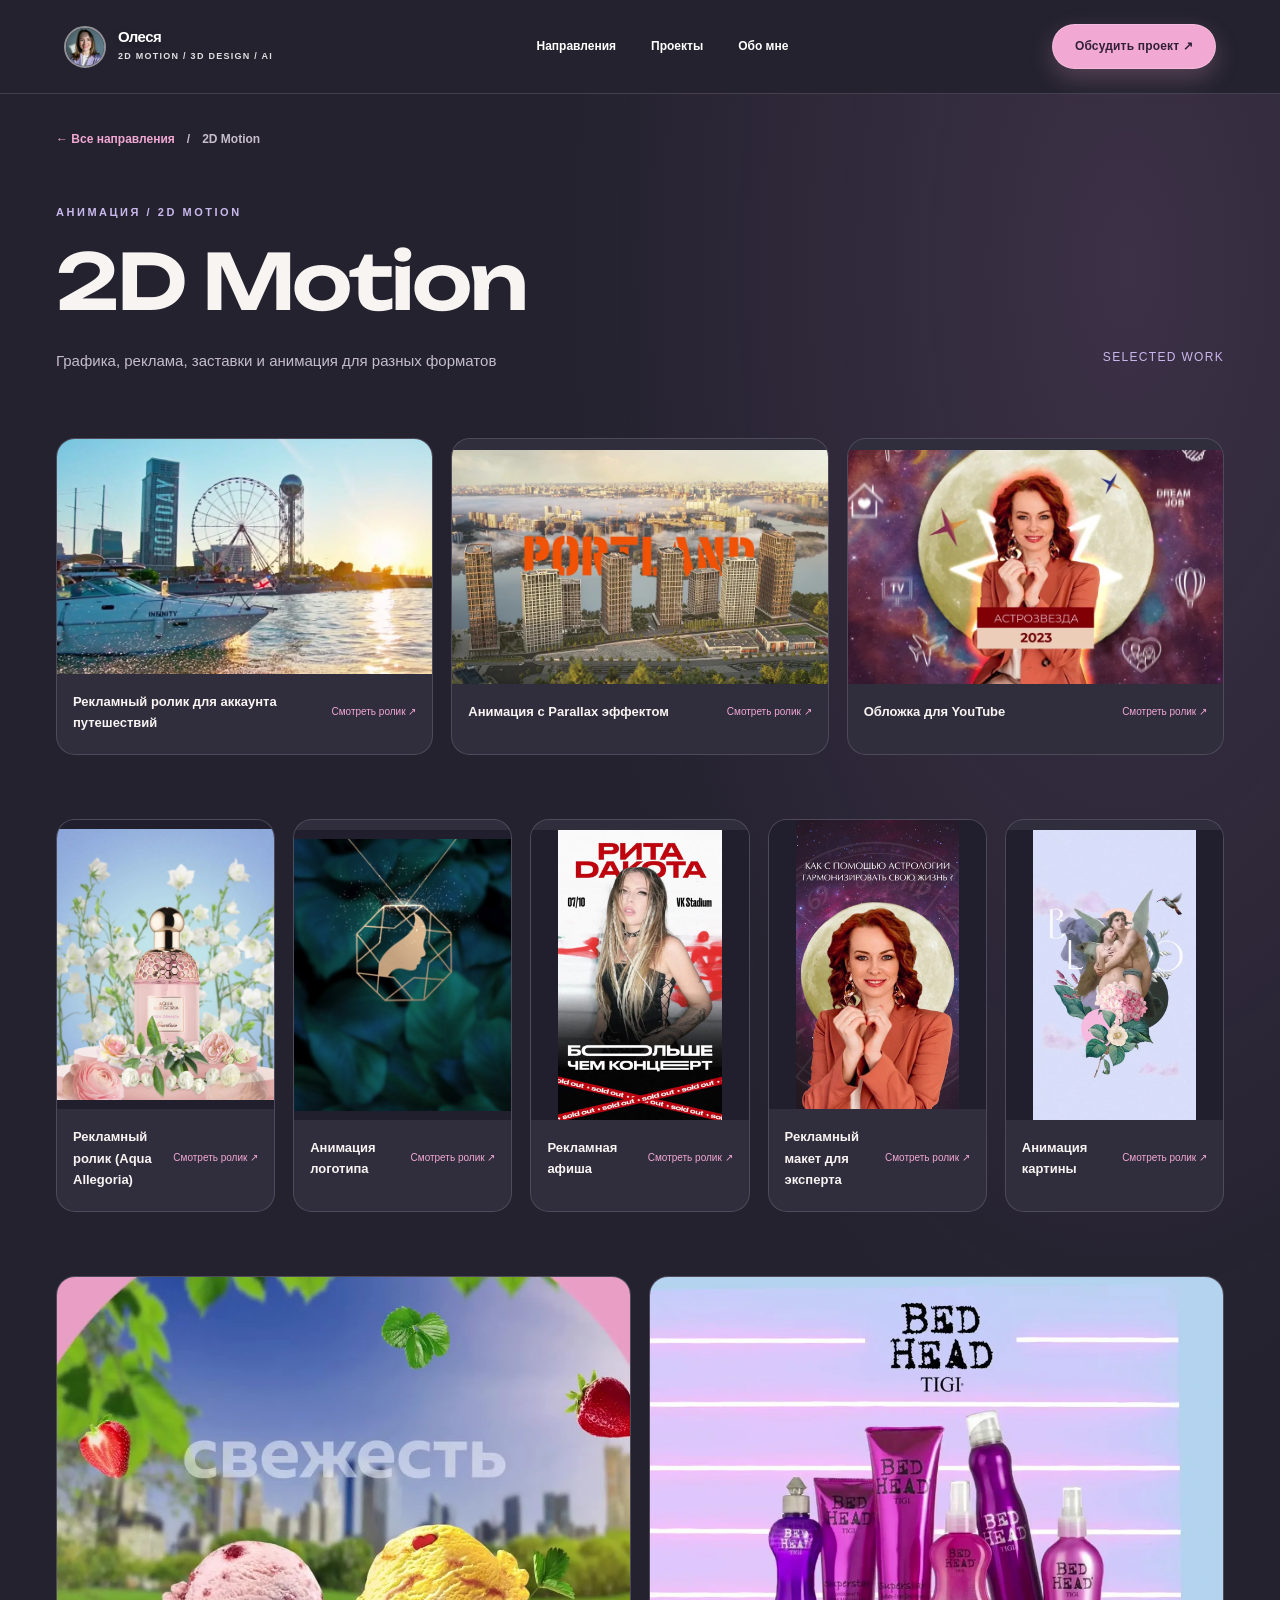
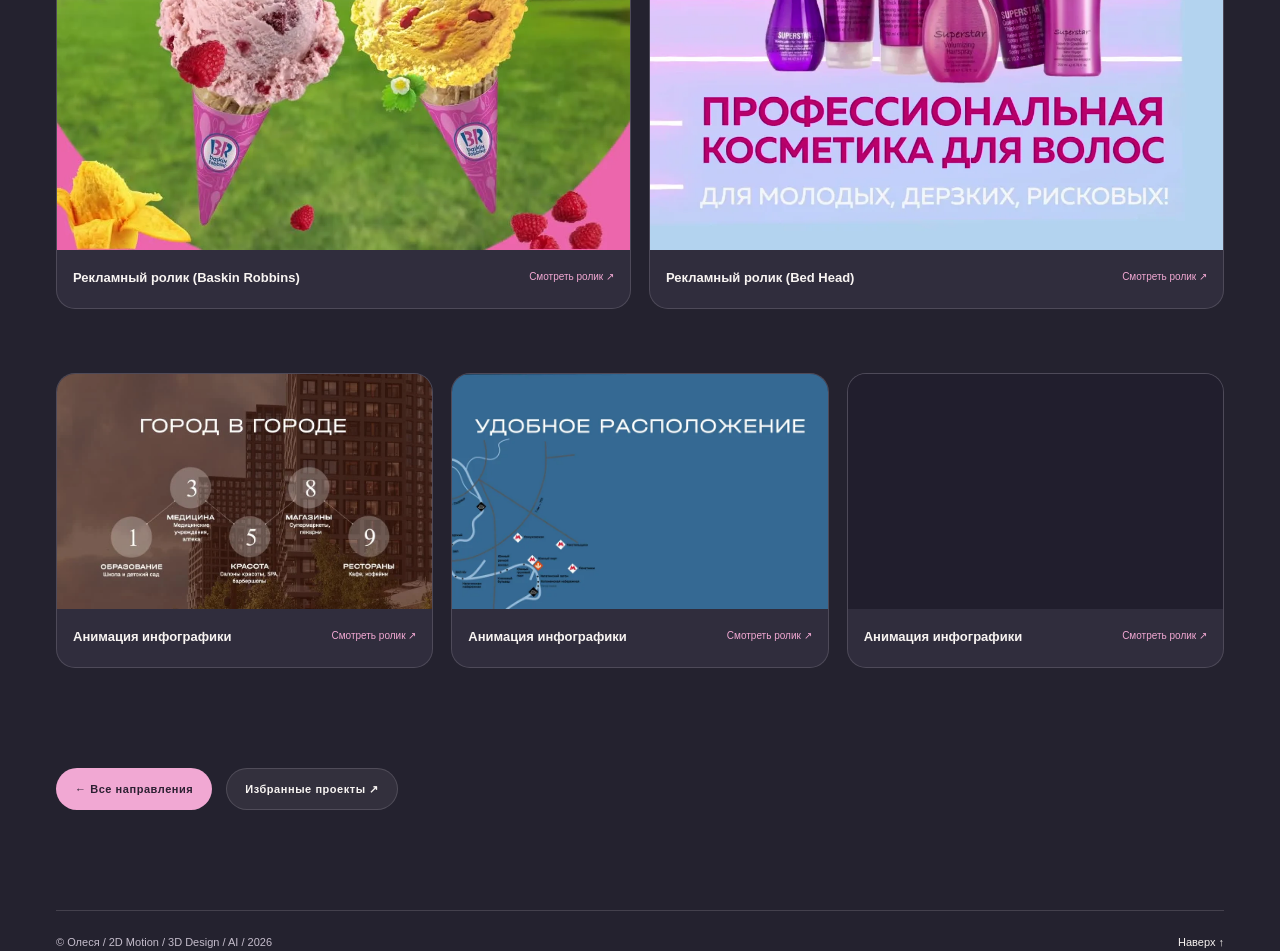
==== commit 9a080c10: "Serve lightweight web variants for 2D gallery while preserving originals" ====
--- a/directions/2d/index.html
+++ b/directions/2d/index.html
@@ -1,21 +1,21 @@
 <!DOCTYPE html>
 
-<html lang="ru"><head><meta charset="utf-8"/><meta content="width=device-width,initial-scale=1" name="viewport"/><meta content="#24222f" name="theme-color"/><meta content="Работы Олеси в 2D Motion — анимация, рекламные ролики, графика" name="description"/><title>2D Motion — Олеся</title><link href="../../assets/favicon.svg" rel="icon" type="image/svg+xml"/><link href="../../styles.css?v=portfolio-curation-20261029" rel="stylesheet"/><script defer="" src="../../script.js"></script><script defer="" src="../../assets/2d/lightbox.js"></script></head>
+<html lang="ru"><head><meta charset="utf-8"/><meta content="width=device-width,initial-scale=1" name="viewport"/><meta content="#24222f" name="theme-color"/><meta content="Работы Олеси в 2D Motion — анимация, рекламные ролики, графика" name="description"/><title>2D Motion — Олеся</title><link href="../../assets/favicon.svg" rel="icon" type="image/svg+xml"/><link href="../../styles.css?v=gallery-playback-20261029-v2" rel="stylesheet"/><script defer="" src="../../script.js"></script><script defer="" src="../../assets/2d/lightbox.js?v=streaming-reliability-20261029-v2"></script></head>
 <body><header class="site-header site-header--inner"><a class="brand" href="../../index.html"><img alt="" src="../../assets/portrait.jpg"/><span><strong>Олеся</strong><small>2D Motion / 3D Design / AI</small></span></a><nav class="nav"><a href="../../index.html#services">Направления</a><a href="../../index.html#cases">Проекты</a><a href="../../index.html#about">Обо мне</a></nav><a class="header-cta" href="../../index.html#contact">Обсудить проект ↗︎</a></header>
 <main class="gallery-page work-portfolio"><div class="container"><div class="crumbs"><a href="../../index.html#services">← Все направления</a><span>/</span><span>2D Motion</span></div><div class="gallery-intro"><div><span class="eyebrow">Анимация / 2D Motion</span><h1>2D Motion</h1><p>Графика, реклама, заставки и анимация для разных форматов</p></div><span class="gallery-intro__label">Selected work</span></div>
-<section aria-label="Галерея работ 2D" class="work-group work-group--featured"><div class="work-grid work-grid--featured"><button aria-label="Смотреть видео Рекламный ролик для аккаунта путешествий" class="work-card work-card--wide reveal" data-poster="../../assets/2d/poster-beach-tours-t03.webp" data-title="Рекламный ролик для аккаунта путешествий" data-video="../../assets/2d/beach-tours.mp4" type="button"><span class="work-card__media"><img alt="Кадр из работы Рекламный ролик для аккаунта путешествий" decoding="async" loading="lazy" src="../../assets/2d/poster-beach-tours-t03.webp"/><span aria-hidden="true" class="work-card__play">▶</span></span><span class="work-card__meta"><strong>Рекламный ролик для аккаунта путешествий</strong><span>Смотреть ролик ↗︎</span></span></button>
-<button aria-label="Смотреть видео Анимация с Parallax эффектом" class="work-card work-card--wide reveal" data-poster="../../assets/2d/poster-portland-t03.webp" data-title="Анимация с Parallax эффектом" data-video="../../assets/2d/portland.mp4" type="button"><span class="work-card__media"><img alt="Кадр из работы Анимация с Parallax эффектом" decoding="async" loading="lazy" src="../../assets/2d/poster-portland-t03.webp"/><span aria-hidden="true" class="work-card__play">▶</span></span><span class="work-card__meta"><strong>Анимация с Parallax эффектом</strong><span>Смотреть ролик ↗︎</span></span></button>
-<button aria-label="Смотреть видео Обложка для YouTube" class="work-card work-card--wide reveal" data-poster="../../assets/2d/poster-youtube-t06.webp" data-title="Обложка для YouTube" data-video="../../assets/2d/youtube.mp4" type="button"><span class="work-card__media"><img alt="Кадр из работы Обложка для YouTube" decoding="async" loading="lazy" src="../../assets/2d/poster-youtube-t06.webp"/><span aria-hidden="true" class="work-card__play">▶</span></span><span class="work-card__meta"><strong>Обложка для YouTube</strong><span>Смотреть ролик ↗︎</span></span></button></div></section>
-<section aria-label="Галерея работ 2D" class="work-group"><div class="work-grid work-grid--portrait"><button aria-label="Смотреть видео Рекламный ролик (Aqua Allegoria)" class="work-card work-card--portrait reveal" data-poster="../../assets/2d/aqua-allegoria.webp" data-title="Рекламный ролик (Aqua Allegoria)" data-video="../../assets/2d/aqua-allegoria.mp4" type="button"><span class="work-card__media"><img alt="Кадр из работы Рекламный ролик (Aqua Allegoria)" decoding="async" loading="lazy" src="../../assets/2d/aqua-allegoria.webp"/><span aria-hidden="true" class="work-card__play">▶</span></span><span class="work-card__meta"><strong>Рекламный ролик (Aqua Allegoria)</strong><span>Смотреть ролик ↗︎</span></span></button>
-<button aria-label="Смотреть видео Анимация логотипа" class="work-card work-card--portrait reveal" data-poster="../../assets/2d/poster-animation-logo-t10.webp" data-title="Анимация логотипа" data-video="../../assets/2d/animation-logo.mp4" type="button"><span class="work-card__media"><img alt="Кадр из работы Анимация логотипа" decoding="async" loading="lazy" src="../../assets/2d/poster-animation-logo-t10.webp"/><span aria-hidden="true" class="work-card__play">▶</span></span><span class="work-card__meta"><strong>Анимация логотипа</strong><span>Смотреть ролик ↗︎</span></span></button>
-<button aria-label="Смотреть видео Рекламная афиша" class="work-card work-card--portrait reveal" data-poster="../../assets/2d/afisha.webp" data-title="Рекламная афиша" data-video="../../assets/2d/afisha.mp4" type="button"><span class="work-card__media"><img alt="Кадр из работы Рекламная афиша" decoding="async" loading="lazy" src="../../assets/2d/afisha.webp"/><span aria-hidden="true" class="work-card__play">▶</span></span><span class="work-card__meta"><strong>Рекламная афиша</strong><span>Смотреть ролик ↗︎</span></span></button>
-<button aria-label="Смотреть видео Рекламный макет для эксперта" class="work-card work-card--portrait reveal" data-poster="../../assets/2d/poster-reklamny-maket-t03.webp" data-title="Рекламный макет для эксперта" data-video="../../assets/2d/reklamny-maket.mp4" type="button"><span class="work-card__media"><img alt="Кадр из работы Рекламный макет для эксперта" decoding="async" loading="lazy" src="../../assets/2d/poster-reklamny-maket-t03.webp"/><span aria-hidden="true" class="work-card__play">▶</span></span><span class="work-card__meta"><strong>Рекламный макет для эксперта</strong><span>Смотреть ролик ↗︎</span></span></button>
-<button aria-label="Смотреть видео Анимация картины" class="work-card work-card--portrait reveal" data-poster="../../assets/2d/14-fevralya.webp" data-title="Анимация картины" data-video="../../assets/2d/14-fevralya.mp4" type="button"><span class="work-card__media"><img alt="Кадр из работы Анимация картины" decoding="async" loading="lazy" src="../../assets/2d/14-fevralya.webp"/><span aria-hidden="true" class="work-card__play">▶</span></span><span class="work-card__meta"><strong>Анимация картины</strong><span>Смотреть ролик ↗︎</span></span></button></div></section>
+<section aria-label="Галерея работ 2D" class="work-group work-group--featured"><div class="work-grid work-grid--featured"><button aria-label="Смотреть видео Рекламный ролик для аккаунта путешествий" class="work-card work-card--wide reveal" data-poster="../../assets/2d/poster-beach-tours-t03.webp" data-title="Рекламный ролик для аккаунта путешествий" data-video="../../assets/2d/web/beach-tours.mp4" type="button"><span class="work-card__media"><img alt="Кадр из работы Рекламный ролик для аккаунта путешествий" decoding="async" loading="lazy" src="../../assets/2d/poster-beach-tours-t03.webp"/><span aria-hidden="true" class="work-card__play">▶</span></span><span class="work-card__meta"><strong>Рекламный ролик для аккаунта путешествий</strong><span>Смотреть ролик ↗︎</span></span></button>
+<button aria-label="Смотреть видео Анимация с Parallax эффектом" class="work-card work-card--wide reveal" data-poster="../../assets/2d/poster-portland-t03.webp" data-title="Анимация с Parallax эффектом" data-video="../../assets/2d/web/portland.mp4" type="button"><span class="work-card__media"><img alt="Кадр из работы Анимация с Parallax эффектом" decoding="async" loading="lazy" src="../../assets/2d/poster-portland-t03.webp"/><span aria-hidden="true" class="work-card__play">▶</span></span><span class="work-card__meta"><strong>Анимация с Parallax эффектом</strong><span>Смотреть ролик ↗︎</span></span></button>
+<button aria-label="Смотреть видео Обложка для YouTube" class="work-card work-card--wide reveal" data-poster="../../assets/2d/poster-youtube-t06.webp" data-title="Обложка для YouTube" data-video="../../assets/2d/web/youtube.mp4" type="button"><span class="work-card__media"><img alt="Кадр из работы Обложка для YouTube" decoding="async" loading="lazy" src="../../assets/2d/poster-youtube-t06.webp"/><span aria-hidden="true" class="work-card__play">▶</span></span><span class="work-card__meta"><strong>Обложка для YouTube</strong><span>Смотреть ролик ↗︎</span></span></button></div></section>
+<section aria-label="Галерея работ 2D" class="work-group"><div class="work-grid work-grid--portrait"><button aria-label="Смотреть видео Рекламный ролик (Aqua Allegoria)" class="work-card work-card--portrait reveal" data-poster="../../assets/2d/aqua-allegoria.webp" data-title="Рекламный ролик (Aqua Allegoria)" data-video="../../assets/2d/web/aqua-allegoria.mp4" type="button"><span class="work-card__media"><img alt="Кадр из работы Рекламный ролик (Aqua Allegoria)" decoding="async" loading="lazy" src="../../assets/2d/aqua-allegoria.webp"/><span aria-hidden="true" class="work-card__play">▶</span></span><span class="work-card__meta"><strong>Рекламный ролик (Aqua Allegoria)</strong><span>Смотреть ролик ↗︎</span></span></button>
+<button aria-label="Смотреть видео Анимация логотипа" class="work-card work-card--portrait reveal" data-poster="../../assets/2d/poster-animation-logo-t10.webp" data-title="Анимация логотипа" data-video="../../assets/2d/web/animation-logo.mp4" type="button"><span class="work-card__media"><img alt="Кадр из работы Анимация логотипа" decoding="async" loading="lazy" src="../../assets/2d/poster-animation-logo-t10.webp"/><span aria-hidden="true" class="work-card__play">▶</span></span><span class="work-card__meta"><strong>Анимация логотипа</strong><span>Смотреть ролик ↗︎</span></span></button>
+<button aria-label="Смотреть видео Рекламная афиша" class="work-card work-card--portrait reveal" data-poster="../../assets/2d/afisha.webp" data-title="Рекламная афиша" data-video="../../assets/2d/web/afisha.mp4" type="button"><span class="work-card__media"><img alt="Кадр из работы Рекламная афиша" decoding="async" loading="lazy" src="../../assets/2d/afisha.webp"/><span aria-hidden="true" class="work-card__play">▶</span></span><span class="work-card__meta"><strong>Рекламная афиша</strong><span>Смотреть ролик ↗︎</span></span></button>
+<button aria-label="Смотреть видео Рекламный макет для эксперта" class="work-card work-card--portrait reveal" data-poster="../../assets/2d/poster-reklamny-maket-t03.webp" data-title="Рекламный макет для эксперта" data-video="../../assets/2d/web/reklamny-maket.mp4" type="button"><span class="work-card__media"><img alt="Кадр из работы Рекламный макет для эксперта" decoding="async" loading="lazy" src="../../assets/2d/poster-reklamny-maket-t03.webp"/><span aria-hidden="true" class="work-card__play">▶</span></span><span class="work-card__meta"><strong>Рекламный макет для эксперта</strong><span>Смотреть ролик ↗︎</span></span></button>
+<button aria-label="Смотреть видео Анимация картины" class="work-card work-card--portrait reveal" data-poster="../../assets/2d/14-fevralya.webp" data-title="Анимация картины" data-video="../../assets/2d/web/14-fevralya.mp4" type="button"><span class="work-card__media"><img alt="Кадр из работы Анимация картины" decoding="async" loading="lazy" src="../../assets/2d/14-fevralya.webp"/><span aria-hidden="true" class="work-card__play">▶</span></span><span class="work-card__meta"><strong>Анимация картины</strong><span>Смотреть ролик ↗︎</span></span></button></div></section>
 <section aria-label="Галерея работ 2D" class="work-group"><div class="work-grid work-grid--square"><button aria-label="Смотреть видео Рекламный ролик (Baskin Robbins)" class="work-card work-card--square reveal" data-poster="../../assets/2d/baskin-robbins.webp" data-title="Рекламный ролик (Baskin Robbins)" data-video="../../assets/2d/baskin-robbins.mp4" type="button"><span class="work-card__media"><img alt="Кадр из работы Рекламный ролик (Baskin Robbins)" decoding="async" loading="lazy" src="../../assets/2d/baskin-robbins.webp"/><span aria-hidden="true" class="work-card__play">▶</span></span><span class="work-card__meta"><strong>Рекламный ролик (Baskin Robbins)</strong><span>Смотреть ролик ↗︎</span></span></button>
 <button aria-label="Смотреть видео Рекламный ролик (Bed Head)" class="work-card work-card--square reveal" data-poster="../../assets/2d/poster-bed-head-t16.webp" data-title="Рекламный ролик (Bed Head)" data-video="../../assets/2d/bed-head.mp4" type="button"><span class="work-card__media"><img alt="Кадр из работы Рекламный ролик (Bed Head)" decoding="async" loading="lazy" src="../../assets/2d/poster-bed-head-t16.webp"/><span aria-hidden="true" class="work-card__play">▶</span></span><span class="work-card__meta"><strong>Рекламный ролик (Bed Head)</strong><span>Смотреть ролик ↗︎</span></span></button></div></section>
 <section aria-label="Галерея работ 2D" class="work-group"><div class="work-grid work-grid--featured">
 <button aria-label="Смотреть видео Анимация инфографики" class="work-card work-card--wide reveal" data-poster="../../assets/2d/circle.webp" data-title="Анимация инфографики" data-video="../../assets/2d/circle.mp4" type="button"><span class="work-card__media"><img alt="Кадр из работы Анимация инфографики" decoding="async" loading="lazy" src="../../assets/2d/circle.webp"/><span aria-hidden="true" class="work-card__play">▶</span></span><span class="work-card__meta"><strong>Анимация инфографики</strong><span>Смотреть ролик ↗︎</span></span></button>
 <button aria-label="Смотреть видео Анимация инфографики" class="work-card work-card--wide reveal" data-poster="../../assets/2d/poster-map-t03.webp" data-title="Анимация инфографики" data-video="../../assets/2d/map.mp4" type="button"><span class="work-card__media"><img alt="Кадр из работы Анимация инфографики" decoding="async" loading="lazy" src="../../assets/2d/poster-map-t03.webp"/><span aria-hidden="true" class="work-card__play">▶</span></span><span class="work-card__meta"><strong>Анимация инфографики</strong><span>Смотреть ролик ↗︎</span></span></button>
-<button aria-label="Смотреть видео Анимация инфографики" class="work-card work-card--wide reveal" data-poster="../../assets/2d/houses.webp" data-title="Анимация инфографики" data-video="../../assets/2d/houses.mp4" type="button"><span class="work-card__media"><img alt="Кадр из работы Анимация инфографики" decoding="async" loading="lazy" src="../../assets/2d/houses.webp"/><span aria-hidden="true" class="work-card__play">▶</span></span><span class="work-card__meta"><strong>Анимация инфографики</strong><span>Смотреть ролик ↗︎</span></span></button></div></section>
+<button aria-label="Смотреть видео Анимация инфографики" class="work-card work-card--wide reveal" data-poster="../../assets/2d/houses.webp" data-title="Анимация инфографики" data-video="../../assets/2d/web/houses.mp4" type="button"><span class="work-card__media"><img alt="Кадр из работы Анимация инфографики" decoding="async" loading="lazy" src="../../assets/2d/houses.webp"/><span aria-hidden="true" class="work-card__play">▶</span></span><span class="work-card__meta"><strong>Анимация инфографики</strong><span>Смотреть ролик ↗︎</span></span></button></div></section>
 <div class="gallery-bottom"><a class="pill pill--pink" href="../../index.html#services">← Все направления</a><a class="pill" href="../../index.html#cases">Избранные проекты ↗︎</a></div><footer class="footer"><span>© Олеся / 2D Motion / 3D Design / AI / 2026</span><a href="../../index.html">Наверх ↑</a></footer></div></main>
 <dialog aria-label="Просмотр проекта" class="video-lightbox" id="videoLightbox"><div class="video-lightbox__window"><div class="video-lightbox__top"><strong id="videoLightboxTitle">Просмотр проекта</strong><button aria-label="Закрыть видео" id="videoLightboxClose" type="button">✕</button></div><video controls="" id="videoLightboxPlayer" playsinline="" preload="none"></video></div></dialog><div aria-hidden="true" class="cursor-glow" id="cursorGlow"></div></body></html>
--- a/styles.css
+++ b/styles.css
@@ -827,3 +827,134 @@
 @media(max-width:720px){
   .contact h2{font-size:clamp(23px,6vw,33px)!important}
 }
+
+
+/* 2026-10-29: restore the numbered section eyebrow rhythm */
+.projects .section-heading .eyebrow{
+  display:block;
+  margin-bottom:14px;
+}
+.about__content > .eyebrow{
+  display:block;
+  margin-bottom:14px;
+}
+
+
+/* Severny Kvartal — compact editorial case, October 2026 */
+.sk-case{background:var(--bg);color:var(--text)}
+.sk-case .container{max-width:1120px}
+.sk-case__intro{padding:42px 0 30px}
+.sk-case__intro .crumbs{margin:0 0 30px}
+.sk-case__eyebrow{display:block;color:var(--lav);font-size:11px;font-weight:800;letter-spacing:.2em;text-transform:uppercase}
+.sk-case__intro h1{
+  font-family:'Unbounded','Segoe UI',Arial,sans-serif!important;
+  font-size:clamp(30px,3.35vw,53px)!important;
+  font-weight:500!important;
+  line-height:1.23!important;
+  letter-spacing:-.055em!important;
+  margin:13px 0 7px!important
+}
+.sk-case__tagline{color:var(--accent);font-size:clamp(16px,1.5vw,21px);font-weight:700;line-height:1.45}
+.sk-case__deck{color:var(--muted);font-size:15px;line-height:1.75;max-width:780px;margin-top:14px}
+.sk-case__film{overflow:hidden;border-radius:17px;border:1px solid var(--line);background:#1d1b39}
+.sk-case__film video{display:block;width:100%;height:auto;aspect-ratio:16/9;object-fit:contain}
+.sk-case__film figcaption{padding:11px 15px;font-size:12px;color:var(--muted);background:#292636}
+.sk-case__section{padding:47px 0 0}
+.sk-case__section h2{
+  font-family:'Unbounded','Segoe UI',Arial,sans-serif!important;
+  font-size:clamp(20px,2.1vw,28px)!important;
+  font-weight:500!important;
+  line-height:1.3!important;
+  letter-spacing:-.04em!important;
+  margin:8px 0 14px!important
+}
+.sk-case__section p{font-size:14px;line-height:1.82;color:var(--muted);max-width:850px}
+.sk-case__section p+p{margin-top:12px}
+.sk-case__columns{display:grid;grid-template-columns:1fr 1.3fr;gap:clamp(25px,4.5vw,70px);align-items:start}
+.sk-case__storyboard{max-width:720px;margin:24px auto 0;border:1px solid rgba(255,255,255,.15);border-radius:15px;background:#f6f4ed;padding:12px}
+.sk-case__storyboard img{display:block;width:100%;height:auto;border-radius:6px}
+.sk-case__storyboard figcaption{color:#666375;font-size:12px;margin:10px 4px 2px}
+.sk-case__swatches{display:grid;grid-template-columns:repeat(3,minmax(0,1fr));gap:13px;margin-top:19px;max-width:630px}
+.sk-case__swatch{min-width:0}
+.sk-case__swatch-color{height:82px;border-radius:10px;border:1px solid rgba(255,255,255,.18)}
+.sk-case__swatch strong{display:block;margin-top:9px;font-size:12px;letter-spacing:.03em;color:var(--text)}
+.sk-case__swatch small{display:block;font-size:11px;color:var(--muted);margin-top:1px}
+.sk-case__clips{display:grid;grid-template-columns:repeat(2,minmax(0,1fr));gap:18px;margin-top:19px}
+.sk-case__clip{margin:0;min-width:0}
+.sk-case__clip video{display:block;width:100%;height:auto;aspect-ratio:16/9;object-fit:cover;background:#1d1b39;border-radius:13px;border:1px solid var(--line)}
+.sk-case__clip figcaption{font-size:13px;font-weight:700;color:var(--text);margin-top:10px}
+.sk-case__next{display:flex;justify-content:space-between;align-items:center;gap:20px;flex-wrap:wrap;border-top:1px solid var(--line);margin-top:62px;padding:28px 0 8px}
+.sk-case__next a{color:var(--lav);font-size:13px;font-weight:800}
+.sk-case .footer{margin-top:34px}
+@media(max-width:720px){
+  .sk-case__intro{padding:27px 0 18px}
+  .sk-case__intro .crumbs{margin-bottom:20px}
+  .sk-case__intro h1{font-size:clamp(27px,6.7vw,36px)!important}
+  .sk-case__deck{font-size:14px}
+  .sk-case__section{padding-top:34px}
+  .sk-case__columns{grid-template-columns:1fr;gap:30px}
+  .sk-case__swatches{gap:8px}
+  .sk-case__swatch-color{height:65px}
+  .sk-case__clips{grid-template-columns:1fr;gap:21px}
+  .sk-case__storyboard{padding:7px}
+}
+
+
+/* Severny — brief/concept two-row refinements */
+.sk-case__brief-grid{
+  display:grid;
+  grid-template-columns:minmax(0,1fr) minmax(0,1fr);
+  gap:clamp(25px,4.5vw,68px);
+  align-items:start;
+}
+.sk-case__brief-grid .sk-case__swatches{margin-top:15px}
+.sk-case__brief-grid .sk-case__swatch-color{height:75px}
+.sk-case__concept-grid{
+  display:grid;
+  grid-template-columns:minmax(0,1.3fr) minmax(0,.85fr);
+  gap:clamp(24px,3.5vw,45px);
+  align-items:start;
+}
+.sk-case__concept-copy{min-width:0}
+.sk-case__concept-copy p{max-width:none}
+.sk-case__concept-copy p+p{margin-top:13px}
+.sk-case__concept-grid .sk-case__storyboard{
+  max-width:420px;
+  width:100%;
+  margin:4px 0 0;
+  padding:8px;
+  justify-self:end;
+}
+.sk-case__clips{margin-top:14px}
+@media(max-width:720px){
+  .sk-case__brief-grid,.sk-case__concept-grid{grid-template-columns:1fr;gap:26px}
+  .sk-case__concept-grid .sk-case__storyboard{
+    max-width:min(420px,100%);
+    justify-self:center;
+    margin:0 auto;
+  }
+}
+
+/* Storyboard crispness filter, 2026: improve fine ink lines without scaling the illustration */
+.sk-case__concept-grid .sk-case__storyboard img{
+  filter:url(#sk-storyboard-sharpen) contrast(1.10) saturate(1.08);
+  image-rendering:-webkit-optimize-contrast;
+}
+
+
+/* Gallery videos: unobtrusive loading/error fallback, only visible when needed */
+.video-lightbox__notice{
+  margin:0;
+  padding:12px 16px 15px;
+  font-size:12px;
+  line-height:1.55;
+  color:var(--muted);
+  background:#211f29;
+}
+.video-lightbox__notice[hidden]{display:none!important}
+.video-lightbox__notice a{
+  color:var(--accent);
+  font-weight:750;
+  text-decoration:underline;
+  text-underline-offset:3px;
+}
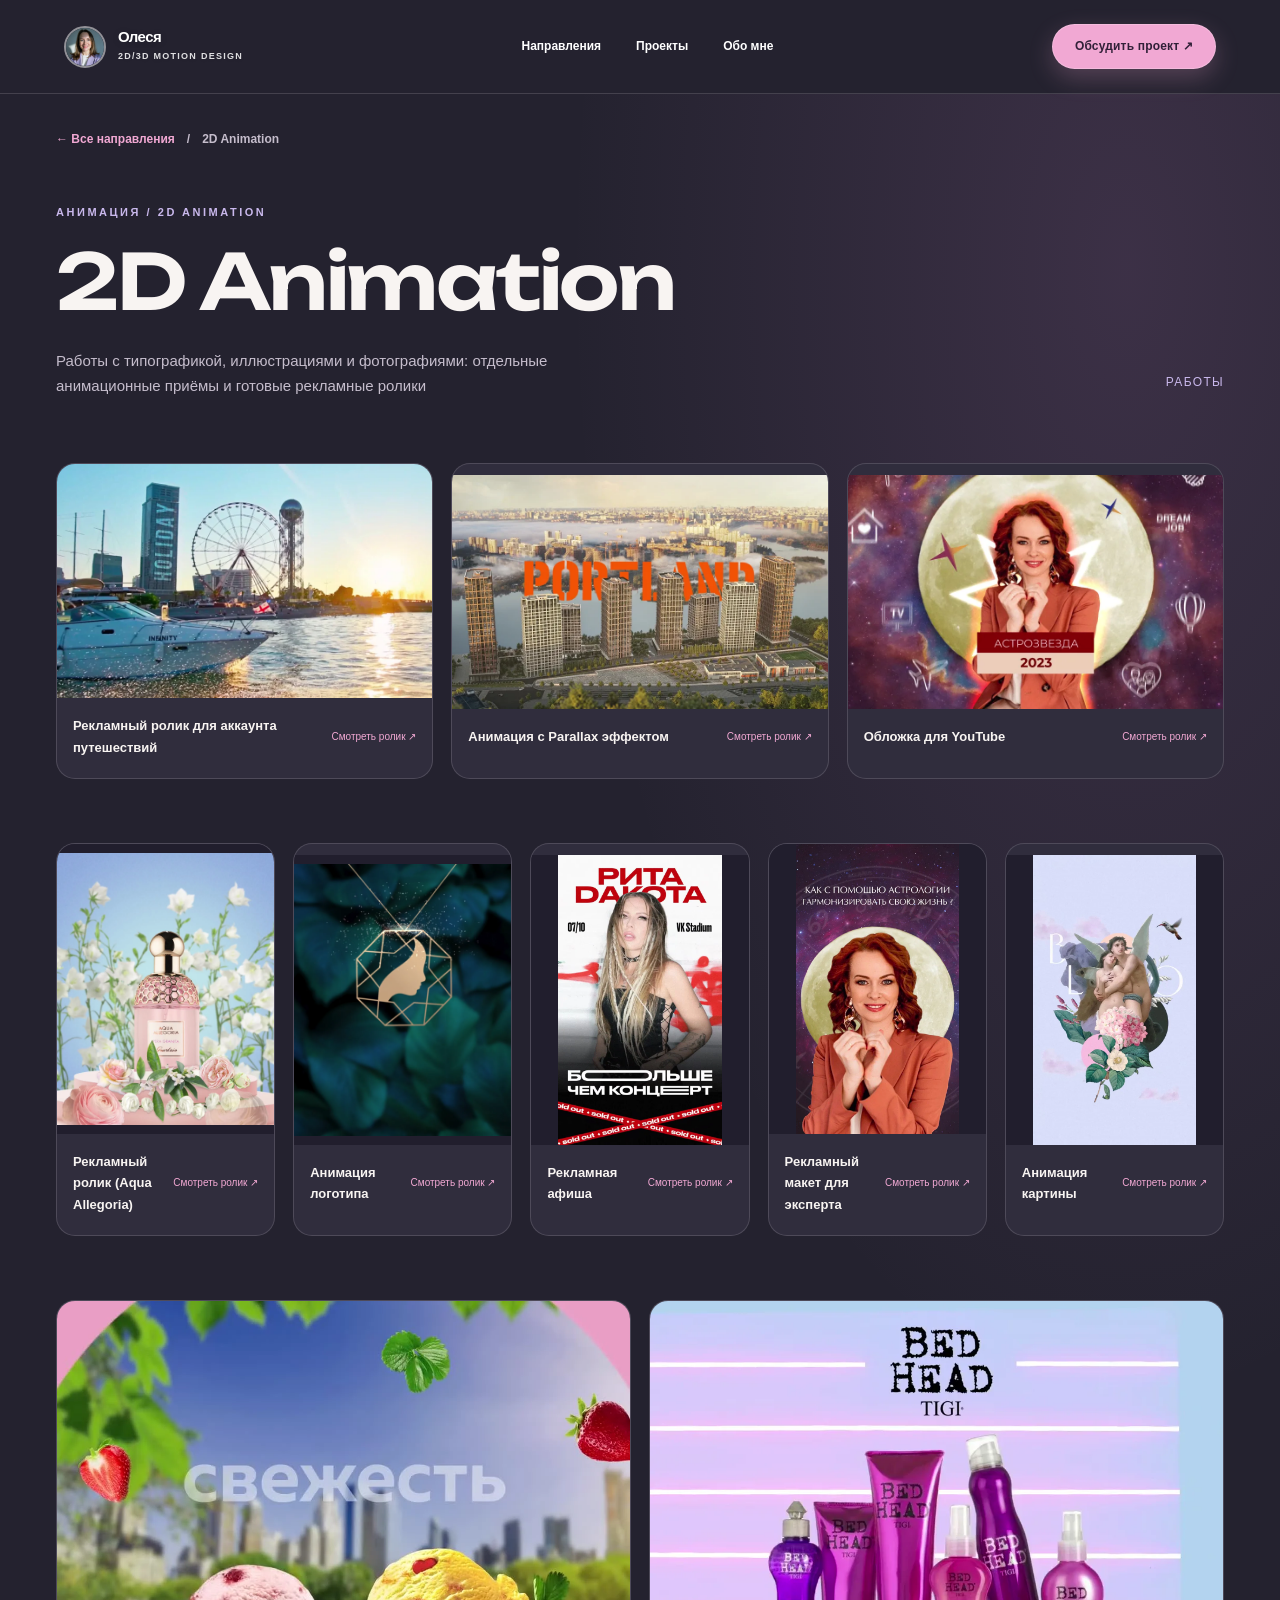
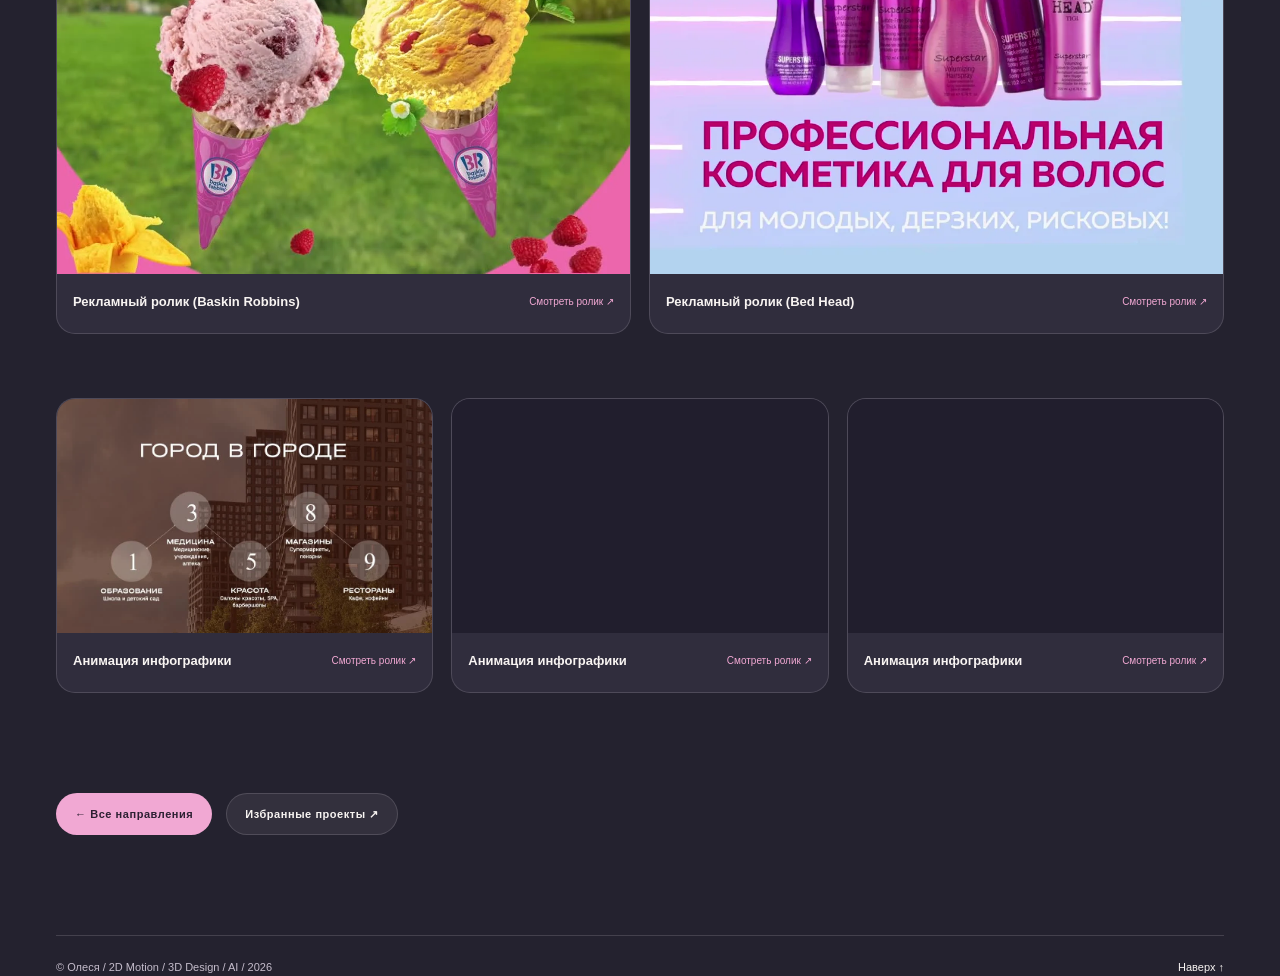
==== commit 1dcea50a: "Update 2D Animation gallery introduction and Work label" ====
--- a/directions/2d/index.html
+++ b/directions/2d/index.html
@@ -1,8 +1,8 @@
 <!DOCTYPE html>
 
-<html lang="ru"><head><meta charset="utf-8"/><meta content="width=device-width,initial-scale=1" name="viewport"/><meta content="#24222f" name="theme-color"/><meta content="Работы Олеси в 2D Motion — анимация, рекламные ролики, графика" name="description"/><title>2D Motion — Олеся</title><link href="../../assets/favicon.svg" rel="icon" type="image/svg+xml"/><link href="../../styles.css?v=gallery-playback-20261029-v2" rel="stylesheet"/><script defer="" src="../../script.js"></script><script defer="" src="../../assets/2d/lightbox.js?v=streaming-reliability-20261029-v2"></script></head>
-<body><header class="site-header site-header--inner"><a class="brand" href="../../index.html"><img alt="" src="../../assets/portrait.jpg"/><span><strong>Олеся</strong><small>2D Motion / 3D Design / AI</small></span></a><nav class="nav"><a href="../../index.html#services">Направления</a><a href="../../index.html#cases">Проекты</a><a href="../../index.html#about">Обо мне</a></nav><a class="header-cta" href="../../index.html#contact">Обсудить проект ↗︎</a></header>
-<main class="gallery-page work-portfolio"><div class="container"><div class="crumbs"><a href="../../index.html#services">← Все направления</a><span>/</span><span>2D Motion</span></div><div class="gallery-intro"><div><span class="eyebrow">Анимация / 2D Motion</span><h1>2D Motion</h1><p>Графика, реклама, заставки и анимация для разных форматов</p></div><span class="gallery-intro__label">Selected work</span></div>
+<html lang="ru"><head><meta charset="utf-8"/><meta content="width=device-width,initial-scale=1" name="viewport"/><meta content="#24222f" name="theme-color"/><meta content="Работы Олеси в 2D Motion — анимация, рекламные ролики, графика" name="description"/><title>2D Animation — Олеся</title><link href="../../assets/favicon.svg" rel="icon" type="image/svg+xml"/><link href="../../styles.css?v=portfolio-copy-20261102-v1" rel="stylesheet"/><script defer="" src="../../script.js"></script><script defer="" src="../../assets/2d/lightbox.js?v=streaming-reliability-20261029-v2"></script></head>
+<body><header class="site-header site-header--inner"><a class="brand" href="../../index.html"><img alt="" src="../../assets/portrait.jpg"/><span><strong>Олеся</strong><small>2D/3D MOTION DESIGN</small></span></a><nav class="nav"><a href="../../index.html#services">Направления</a><a href="../../index.html#cases">Проекты</a><a href="../../index.html#about">Обо мне</a></nav><a class="header-cta" href="../../index.html#contact">Обсудить проект ↗︎</a></header>
+<main class="gallery-page work-portfolio"><div class="container"><div class="crumbs"><a href="../../index.html#services">← Все направления</a><span>/</span><span>2D Animation</span></div><div class="gallery-intro"><div><span class="eyebrow">Анимация / 2D Animation</span><h1>2D Animation</h1><p>Работы с типографикой, иллюстрациями и фотографиями: отдельные анимационные приёмы и готовые рекламные ролики</p></div><span class="gallery-intro__label">Работы</span></div>
 <section aria-label="Галерея работ 2D" class="work-group work-group--featured"><div class="work-grid work-grid--featured"><button aria-label="Смотреть видео Рекламный ролик для аккаунта путешествий" class="work-card work-card--wide reveal" data-poster="../../assets/2d/poster-beach-tours-t03.webp" data-title="Рекламный ролик для аккаунта путешествий" data-video="../../assets/2d/web/beach-tours.mp4" type="button"><span class="work-card__media"><img alt="Кадр из работы Рекламный ролик для аккаунта путешествий" decoding="async" loading="lazy" src="../../assets/2d/poster-beach-tours-t03.webp"/><span aria-hidden="true" class="work-card__play">▶</span></span><span class="work-card__meta"><strong>Рекламный ролик для аккаунта путешествий</strong><span>Смотреть ролик ↗︎</span></span></button>
 <button aria-label="Смотреть видео Анимация с Parallax эффектом" class="work-card work-card--wide reveal" data-poster="../../assets/2d/poster-portland-t03.webp" data-title="Анимация с Parallax эффектом" data-video="../../assets/2d/web/portland.mp4" type="button"><span class="work-card__media"><img alt="Кадр из работы Анимация с Parallax эффектом" decoding="async" loading="lazy" src="../../assets/2d/poster-portland-t03.webp"/><span aria-hidden="true" class="work-card__play">▶</span></span><span class="work-card__meta"><strong>Анимация с Parallax эффектом</strong><span>Смотреть ролик ↗︎</span></span></button>
 <button aria-label="Смотреть видео Обложка для YouTube" class="work-card work-card--wide reveal" data-poster="../../assets/2d/poster-youtube-t06.webp" data-title="Обложка для YouTube" data-video="../../assets/2d/web/youtube.mp4" type="button"><span class="work-card__media"><img alt="Кадр из работы Обложка для YouTube" decoding="async" loading="lazy" src="../../assets/2d/poster-youtube-t06.webp"/><span aria-hidden="true" class="work-card__play">▶</span></span><span class="work-card__meta"><strong>Обложка для YouTube</strong><span>Смотреть ролик ↗︎</span></span></button></div></section>
--- a/styles.css
+++ b/styles.css
@@ -958,3 +958,220 @@
   text-decoration:underline;
   text-underline-offset:3px;
 }
+
+/* 2026-10-30: local icon files and visible Adobe app badges */
+.app-chip__mark{background:transparent}
+.app-chip--ai:not(.app-chip--midjourney):not(.app-chip--seedance):not(.app-chip--kling):not(.app-chip--runway) .app-chip__icon{
+  width:40px;
+  height:40px;
+  padding:0;
+  background:#3b210d!important;
+  color:#ffb45d;
+}
+
+
+/* 2026-10-30: prevent overlapping primary icons and fallback copies */
+.app-chip__icon > .app-chip__fallback{display:none}
+.app-chip__icon > img.app-chip__mark{background:transparent}
+
+/* 2026-10-31: compact project cards with a protected image area and clear heading hierarchy */
+.directions .section-heading h2.portfolio-heading,
+.projects .section-heading h2.projects__heading,
+.about__content h2.about__heading,
+.contact h2{
+  font-family:'Unbounded','Segoe UI',Arial,sans-serif!important;
+  font-size:clamp(30px,3.25vw,45px)!important;
+  font-weight:500!important;
+  letter-spacing:-.04em!important;
+  line-height:1.28!important;
+}
+.directions .section-heading h2.portfolio-heading{font-weight:500!important}
+.projects .section-heading h2.projects__heading{
+  font-size:clamp(34px,3.7vw,52px)!important;
+  font-weight:600!important;
+}
+.directions .direction-card__text h3{
+  font-size:clamp(20px,2vw,28px)!important;
+  font-weight:500!important;
+  line-height:1.3!important;
+}
+.projects .case-card{
+  height:440px;
+  min-height:0;
+  grid-template-columns:minmax(0,1.05fr) minmax(0,1fr);
+  align-items:stretch;
+}
+.projects .case-card .case-art{
+  height:100%;
+  min-height:0;
+  min-width:0;
+  overflow:hidden;
+}
+.projects .case-card .baze-double-art{
+  grid-template-columns:repeat(2,minmax(0,1fr));
+  grid-template-rows:minmax(0,1fr);
+}
+.projects .case-card .baze-double-art img{
+  width:100%;height:100%;min-height:0;min-width:0;
+  object-fit:cover;object-position:center;
+}
+.projects .case-card .case-card__text{
+  min-height:0;min-width:0;
+  padding:24px clamp(25px,3vw,42px);
+  justify-content:flex-start;
+  align-items:flex-start;
+}
+.projects .case-card .case-card__tags{margin:0 0 19px}
+.projects .case-card .case-card__text h3{
+  font-size:clamp(24px,2.35vw,32px)!important;
+  font-weight:400!important;
+  line-height:1.3!important;
+  letter-spacing:-.045em!important;
+  margin:0!important;
+}
+.projects .case-card .case-card__text p{
+  font-size:clamp(13px,1.03vw,14px);
+  line-height:1.58;
+  max-width:100%;
+  margin:13px 0 15px;
+}
+.projects .case-card .case-card__text .pill{
+  margin-top:auto!important;
+  flex-shrink:0;
+}
+@media(max-width:900px){
+  .projects .case-card{height:auto;grid-template-columns:1fr}
+  .projects .case-card .case-art{height:auto;aspect-ratio:1.5/1}
+  .projects .case-card .case-card__text{padding:23px 28px 26px}
+  .projects .case-card .case-card__text .pill{margin-top:12px!important}
+}
+@media(max-width:720px){
+  .directions .section-heading h2.portfolio-heading,
+  .projects .section-heading h2.projects__heading,
+  .about__content h2.about__heading,
+  .contact h2{font-size:clamp(25px,6.15vw,35px)!important}
+  .projects .section-heading h2.projects__heading{font-size:clamp(27px,6.5vw,39px)!important}
+  .projects .case-card .case-card__text h3{font-size:clamp(23px,5.8vw,30px)!important}
+  .projects .case-card .case-card__text{padding:21px 23px 24px}
+  .projects .case-card .case-card__text p{font-size:14px;line-height:1.6}
+  .projects .case-card .case-art{aspect-ratio:1.48/1}
+}
+
+/* 2026-10-31: editorial section heading refinement
+   Primary hero remains largest; four uppercase section headings share
+   the same quiet medium-weight scale. */
+.directions .section-heading h2.portfolio-heading,
+.projects .section-heading h2.projects__heading,
+.about__content h2.about__heading,
+.contact h2{
+  font-family:'Unbounded','Segoe UI',Arial,sans-serif!important;
+  font-size:clamp(30px,2.6vw,32px)!important;
+  font-weight:500!important;
+  letter-spacing:.012em!important;
+  line-height:1.36!important;
+}
+@media(max-width:720px){
+  .directions .section-heading h2.portfolio-heading,
+  .projects .section-heading h2.projects__heading,
+  .about__content h2.about__heading,
+  .contact h2{
+    font-size:clamp(24px,5.8vw,30px)!important;
+    font-weight:500!important;
+    letter-spacing:.008em!important;
+    line-height:1.37!important;
+  }
+}
+
+/* 2026-11-02 — clear, consistent tracking across the four section titles. */
+.directions .section-heading h2.portfolio-heading,
+.projects .section-heading h2.projects__heading,
+.about__content h2.about__heading,
+.contact h2{
+  letter-spacing:.03em!important;
+}
+
+/* Wider letter spacing for the hero; specifically release the tight first word.
+   Slight font-size adjustment keeps the original one-line layout on desktop. */
+.lead__layout h1{
+  font-size:clamp(42px,4.2vw,70px)!important;
+  letter-spacing:0em!important;
+  white-space:normal!important;
+  max-width:100%;
+}
+.lead__layout h1 .lead__first-word{
+  letter-spacing:.018em!important;
+}
+.lead__layout h1 em{
+  letter-spacing:0em!important;
+}
+@media(max-width:720px){
+  .directions .section-heading h2.portfolio-heading,
+  .projects .section-heading h2.projects__heading,
+  .about__content h2.about__heading,
+  .contact h2{
+    letter-spacing:.03em!important;
+  }
+  .lead__layout h1{
+    font-size:clamp(25px,7.5vw,39px)!important;
+    letter-spacing:0em!important;
+    white-space:normal!important;
+  }
+  .lead__layout h1 em{
+    display:block!important;
+    white-space:nowrap!important;
+  }
+}
+@media(max-width:390px){
+  .lead__layout h1{font-size:clamp(22px,7.2vw,28px)!important;}
+}
+@media(max-width:350px){
+  .lead__layout h1{font-size:clamp(21px,6.8vw,24px)!important;}
+}
+
+/* 2026-11-02: matching tracking for contact form invitation */
+.contact-form-wrap__intro h3{
+  font-weight:500!important;
+  letter-spacing:.03em!important;
+  line-height:1.35!important;
+}
+
+
+/* 2026-11-02 — streamlined portfolio copy and contact layout.
+   Preserve existing headline sizes, colours and visual design. */
+.contact__layout{
+  display:grid;
+  grid-template-columns:minmax(0,1fr) minmax(0,.98fr);
+  gap:clamp(28px,4.5vw,78px);
+  align-items:center;
+}
+.contact__intro{min-width:0}
+.contact__intro .eyebrow{display:block}
+.contact__intro h2{margin:23px 0!important}
+.contact__intro p{margin:0}
+.contact .contact-form-wrap{
+  display:block;
+  width:100%;
+  max-width:590px;
+  min-width:0;
+  margin:0 0 0 auto;
+  padding:clamp(23px,3vw,40px);
+}
+.contact .contact-form{min-width:0}
+.baze-editorial__quote span{display:block}
+.sk-case__brief-list{
+  list-style:disc;
+  padding-left:21px;
+  margin:6px 0 0;
+  color:var(--muted);
+  font-size:14px;
+  line-height:1.72;
+}
+.sk-case__brief-list li{margin:2px 0}
+.sk-case__brief-list li::marker{color:var(--accent)}
+@media(max-width:950px){
+  .contact__layout{grid-template-columns:minmax(0,1fr);gap:25px;align-items:start}
+  .contact .contact-form-wrap{max-width:100%;margin:0;padding:clamp(22px,4vw,32px)}
+}
+@media(max-width:680px){
+  .contact .contact-form-wrap{padding:22px}
+}
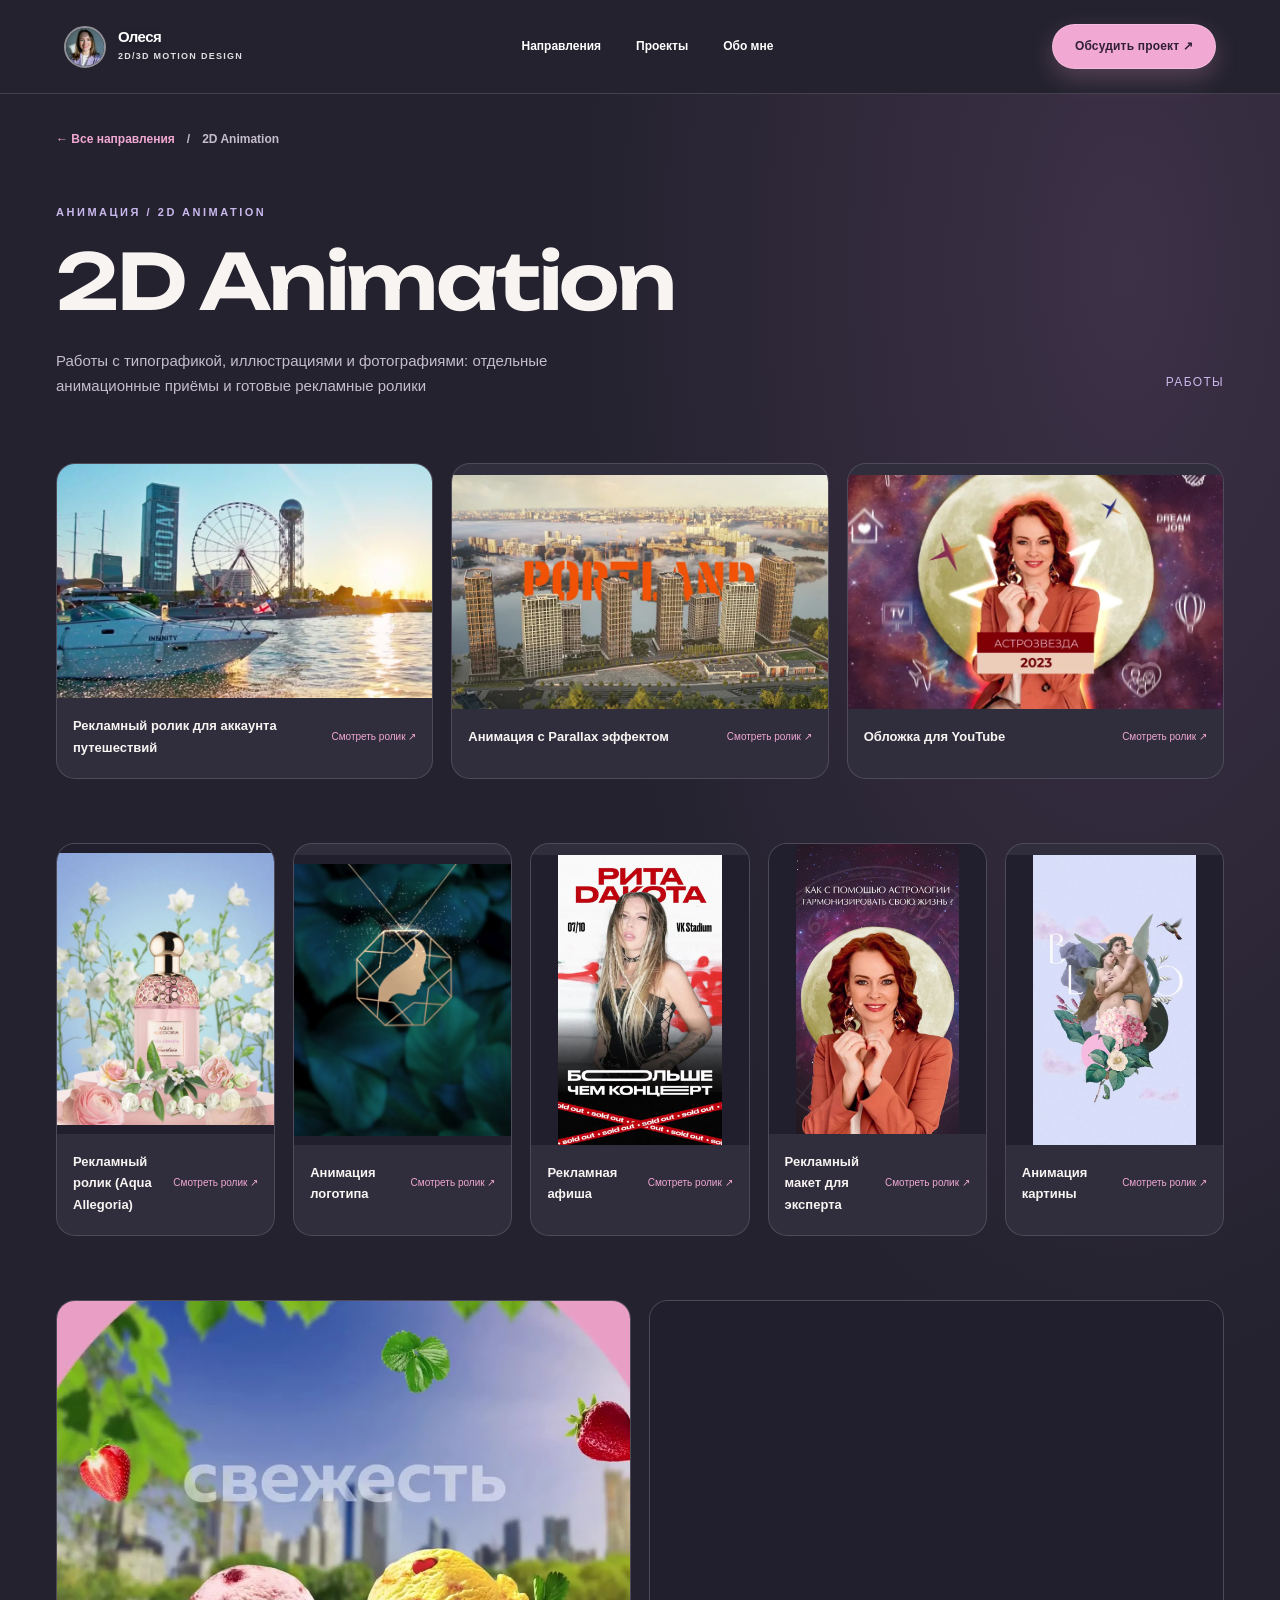
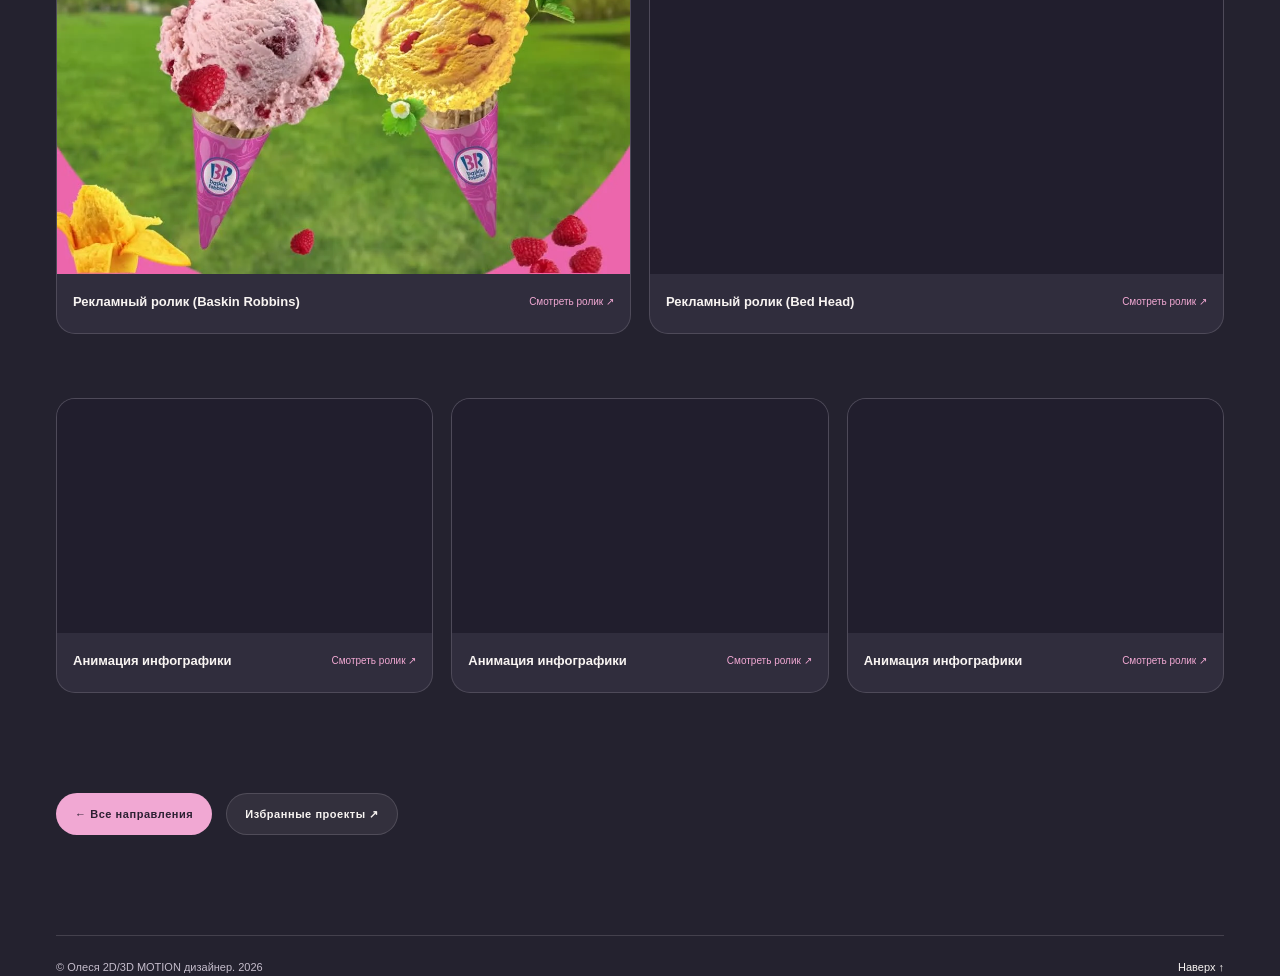
==== commit e608f8b0: "Unify footer credit with 2D/3D MOTION designer branding" ====
--- a/directions/2d/index.html
+++ b/directions/2d/index.html
@@ -17,5 +17,5 @@
 <button aria-label="Смотреть видео Анимация инфографики" class="work-card work-card--wide reveal" data-poster="../../assets/2d/circle.webp" data-title="Анимация инфографики" data-video="../../assets/2d/circle.mp4" type="button"><span class="work-card__media"><img alt="Кадр из работы Анимация инфографики" decoding="async" loading="lazy" src="../../assets/2d/circle.webp"/><span aria-hidden="true" class="work-card__play">▶</span></span><span class="work-card__meta"><strong>Анимация инфографики</strong><span>Смотреть ролик ↗︎</span></span></button>
 <button aria-label="Смотреть видео Анимация инфографики" class="work-card work-card--wide reveal" data-poster="../../assets/2d/poster-map-t03.webp" data-title="Анимация инфографики" data-video="../../assets/2d/map.mp4" type="button"><span class="work-card__media"><img alt="Кадр из работы Анимация инфографики" decoding="async" loading="lazy" src="../../assets/2d/poster-map-t03.webp"/><span aria-hidden="true" class="work-card__play">▶</span></span><span class="work-card__meta"><strong>Анимация инфографики</strong><span>Смотреть ролик ↗︎</span></span></button>
 <button aria-label="Смотреть видео Анимация инфографики" class="work-card work-card--wide reveal" data-poster="../../assets/2d/houses.webp" data-title="Анимация инфографики" data-video="../../assets/2d/web/houses.mp4" type="button"><span class="work-card__media"><img alt="Кадр из работы Анимация инфографики" decoding="async" loading="lazy" src="../../assets/2d/houses.webp"/><span aria-hidden="true" class="work-card__play">▶</span></span><span class="work-card__meta"><strong>Анимация инфографики</strong><span>Смотреть ролик ↗︎</span></span></button></div></section>
-<div class="gallery-bottom"><a class="pill pill--pink" href="../../index.html#services">← Все направления</a><a class="pill" href="../../index.html#cases">Избранные проекты ↗︎</a></div><footer class="footer"><span>© Олеся / 2D Motion / 3D Design / AI / 2026</span><a href="../../index.html">Наверх ↑</a></footer></div></main>
+<div class="gallery-bottom"><a class="pill pill--pink" href="../../index.html#services">← Все направления</a><a class="pill" href="../../index.html#cases">Избранные проекты ↗︎</a></div><footer class="footer"><span>© Олеся 2D/3D MOTION дизайнер. 2026</span><a href="../../index.html">Наверх ↑</a></footer></div></main>
 <dialog aria-label="Просмотр проекта" class="video-lightbox" id="videoLightbox"><div class="video-lightbox__window"><div class="video-lightbox__top"><strong id="videoLightboxTitle">Просмотр проекта</strong><button aria-label="Закрыть видео" id="videoLightboxClose" type="button">✕</button></div><video controls="" id="videoLightboxPlayer" playsinline="" preload="none"></video></div></dialog><div aria-hidden="true" class="cursor-glow" id="cursorGlow"></div></body></html>
--- a/styles.css
+++ b/styles.css
@@ -1140,21 +1140,21 @@
    Preserve existing headline sizes, colours and visual design. */
 .contact__layout{
   display:grid;
-  grid-template-columns:minmax(0,1fr) minmax(0,.98fr);
-  gap:clamp(28px,4.5vw,78px);
-  align-items:center;
-}
-.contact__intro{min-width:0}
+  grid-template-columns:minmax(340px,400px) minmax(0,1fr);
+  gap:clamp(22px,2.5vw,38px);
+  align-items:start;
+}
+.contact__intro{min-width:0;padding-top:clamp(12px,1.5vw,24px)}
 .contact__intro .eyebrow{display:block}
 .contact__intro h2{margin:23px 0!important}
 .contact__intro p{margin:0}
 .contact .contact-form-wrap{
   display:block;
   width:100%;
-  max-width:590px;
+  max-width:none;
   min-width:0;
-  margin:0 0 0 auto;
-  padding:clamp(23px,3vw,40px);
+  margin:0;
+  padding:clamp(23px,2.5vw,36px);
 }
 .contact .contact-form{min-width:0}
 .baze-editorial__quote span{display:block}
@@ -1170,8 +1170,38 @@
 .sk-case__brief-list li::marker{color:var(--accent)}
 @media(max-width:950px){
   .contact__layout{grid-template-columns:minmax(0,1fr);gap:25px;align-items:start}
+  .contact__intro{padding-top:0}
   .contact .contact-form-wrap{max-width:100%;margin:0;padding:clamp(22px,4vw,32px)}
 }
 @media(max-width:680px){
   .contact .contact-form-wrap{padding:22px}
 }
+
+/* 2026-11-02: readable featured-project paragraphs and compact AI gallery caption. */
+.projects .case-card .case-card__paragraphs{
+  min-width:0;
+  width:100%;
+  margin:11px 0 12px;
+}
+.projects .case-card .case-card__paragraphs p{
+  margin:0 0 8px;
+  max-width:100%;
+  font-size:clamp(13px,1.03vw,14px);
+  line-height:1.55;
+}
+.projects .case-card .case-card__paragraphs p:last-child{margin-bottom:0}
+.ai-gallery__caption{
+  padding:16px 16px 20px;
+  margin:0;
+  color:var(--text);
+  font-size:13px;
+  font-weight:800;
+  line-height:1.5;
+}
+@media(max-width:950px){
+  .contact__layout{grid-template-columns:minmax(0,1fr)}
+}
+@media(max-width:720px){
+  .projects .case-card .case-card__paragraphs p{font-size:14px;line-height:1.6}
+  .ai-gallery__caption{font-size:12px;padding:12px 12px 16px}
+}
